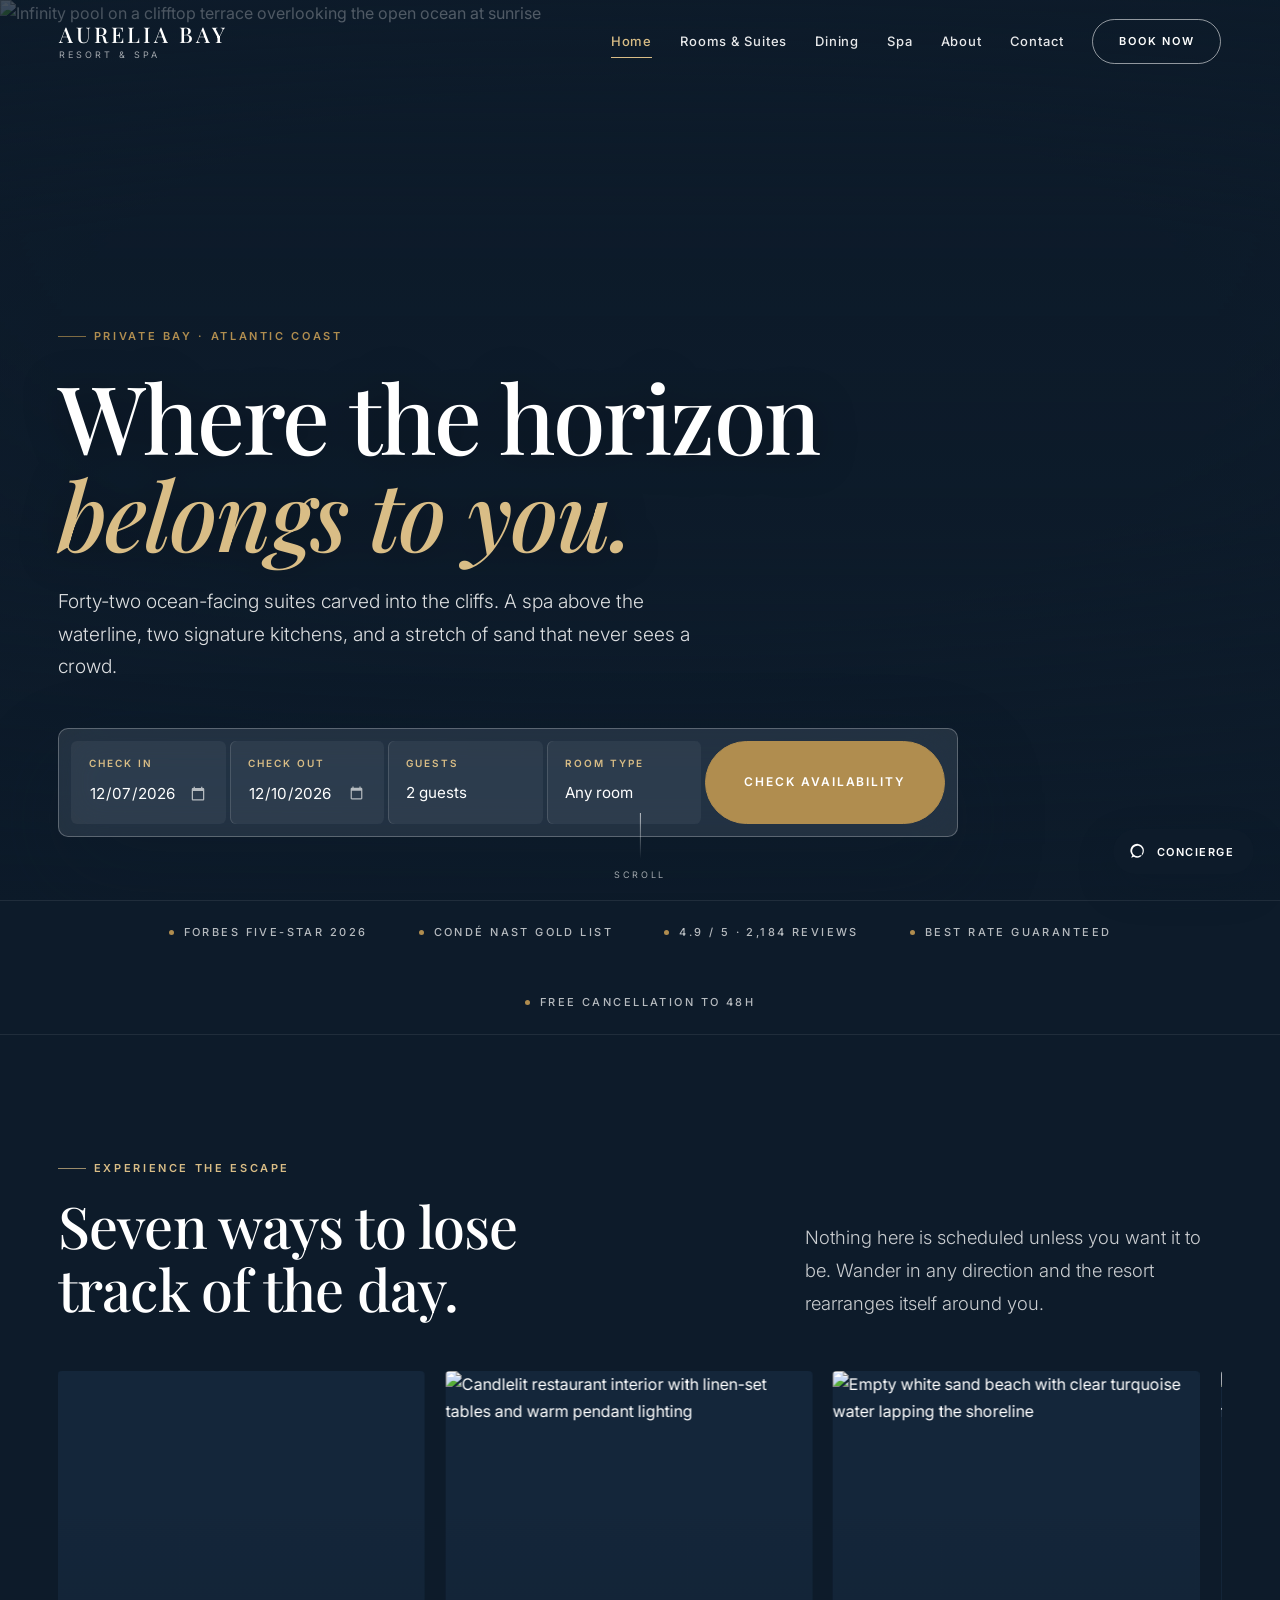
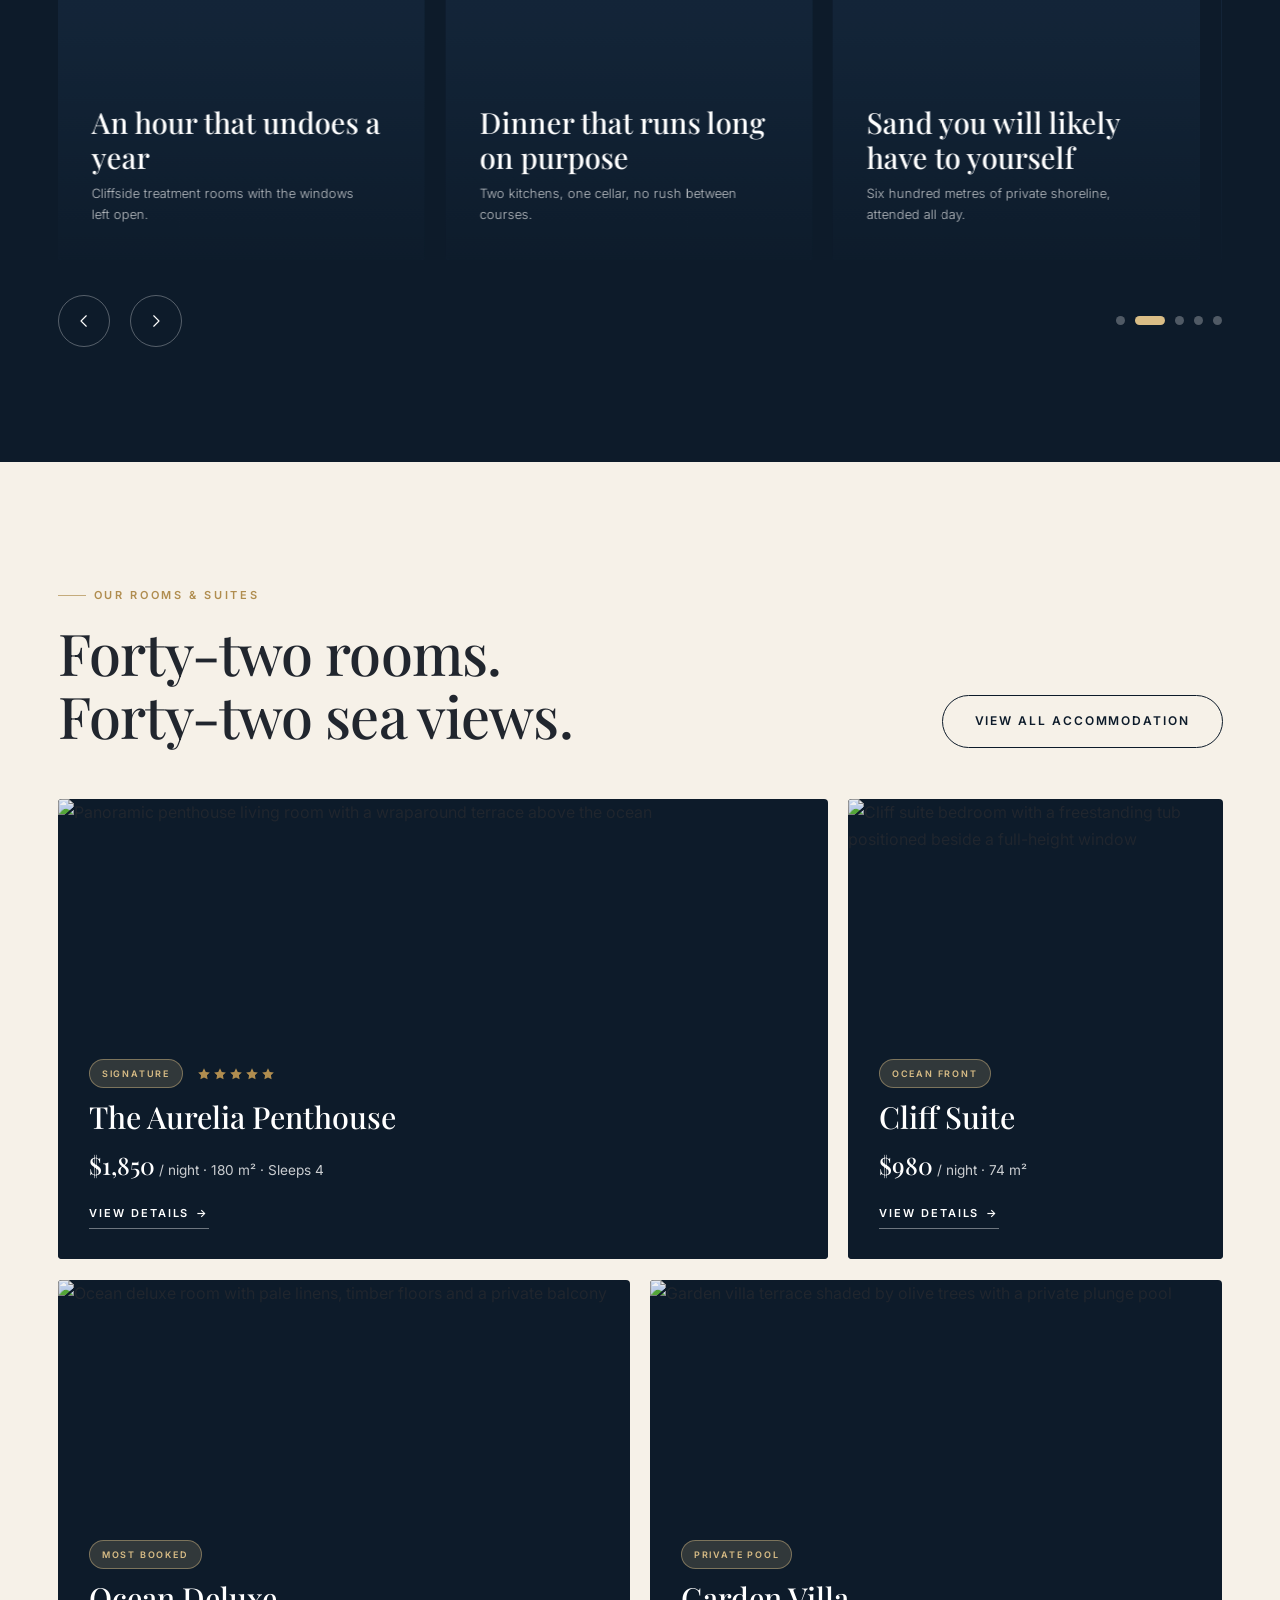
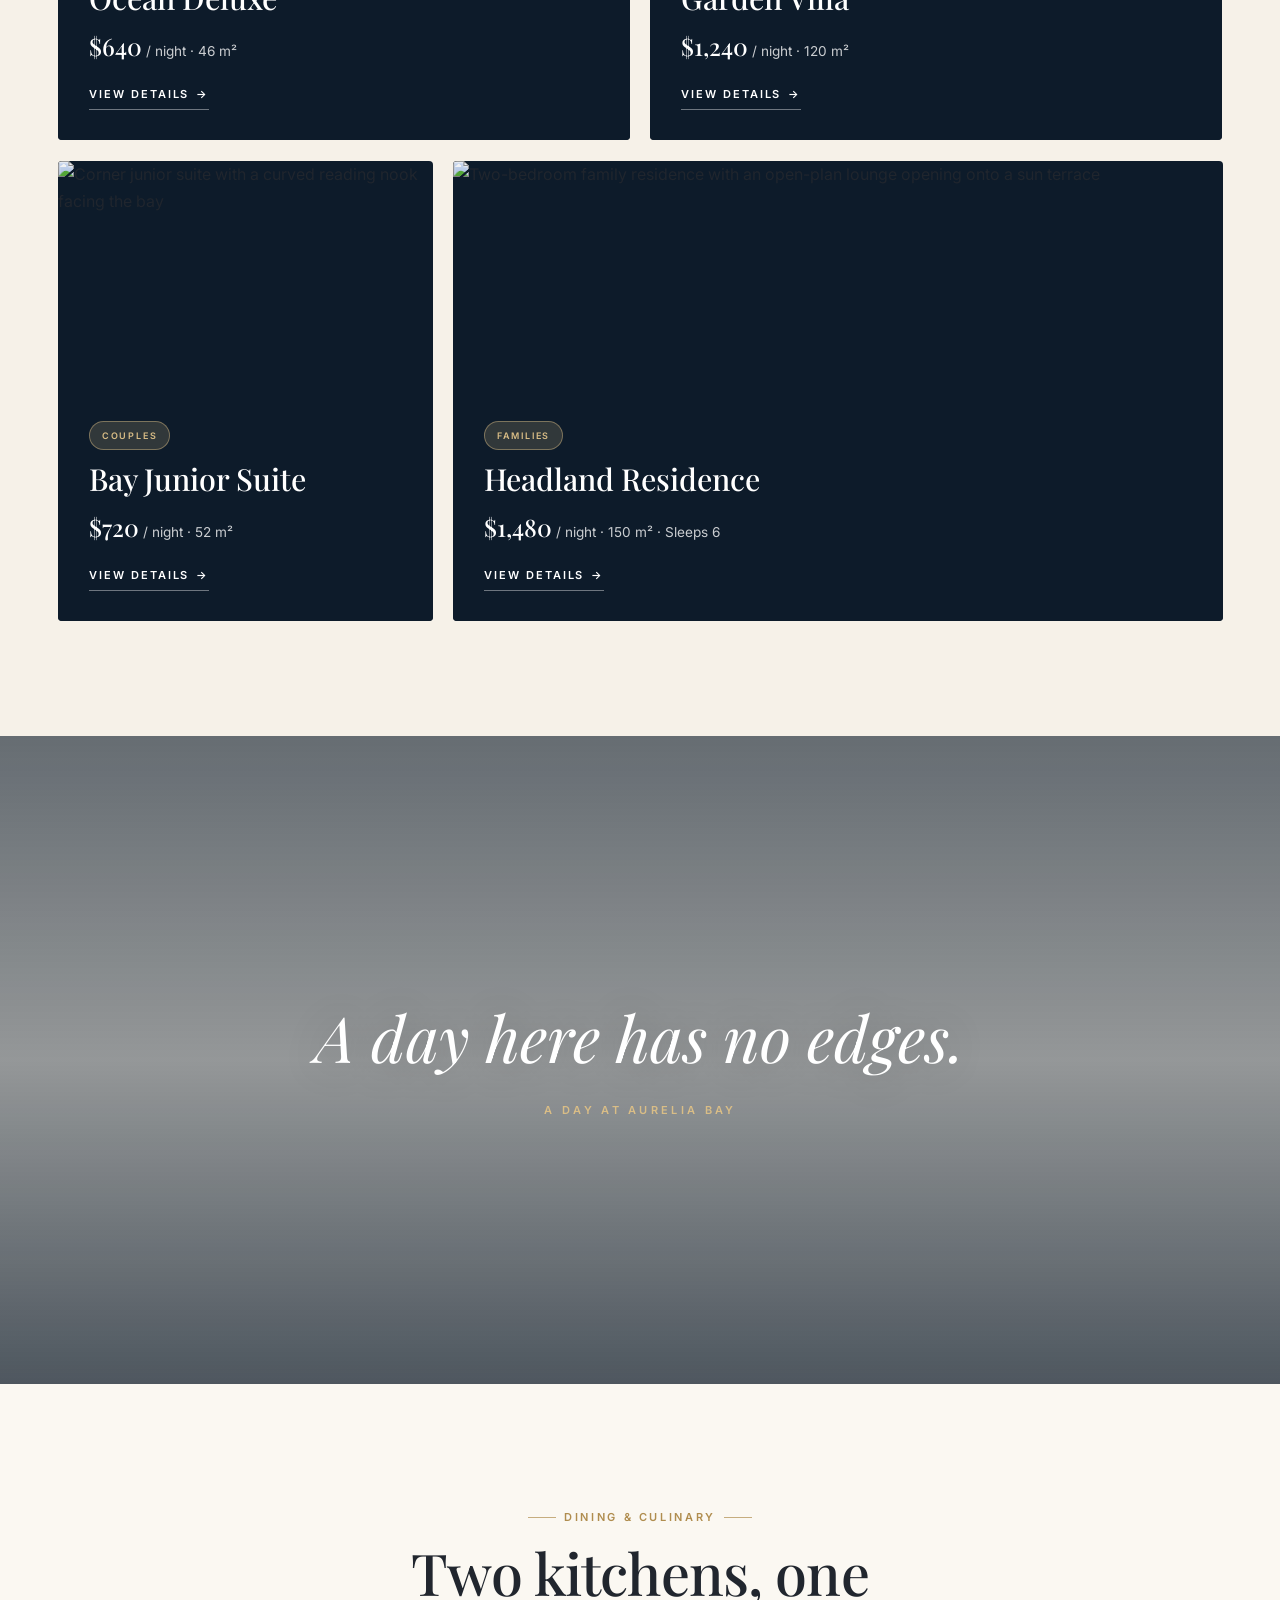
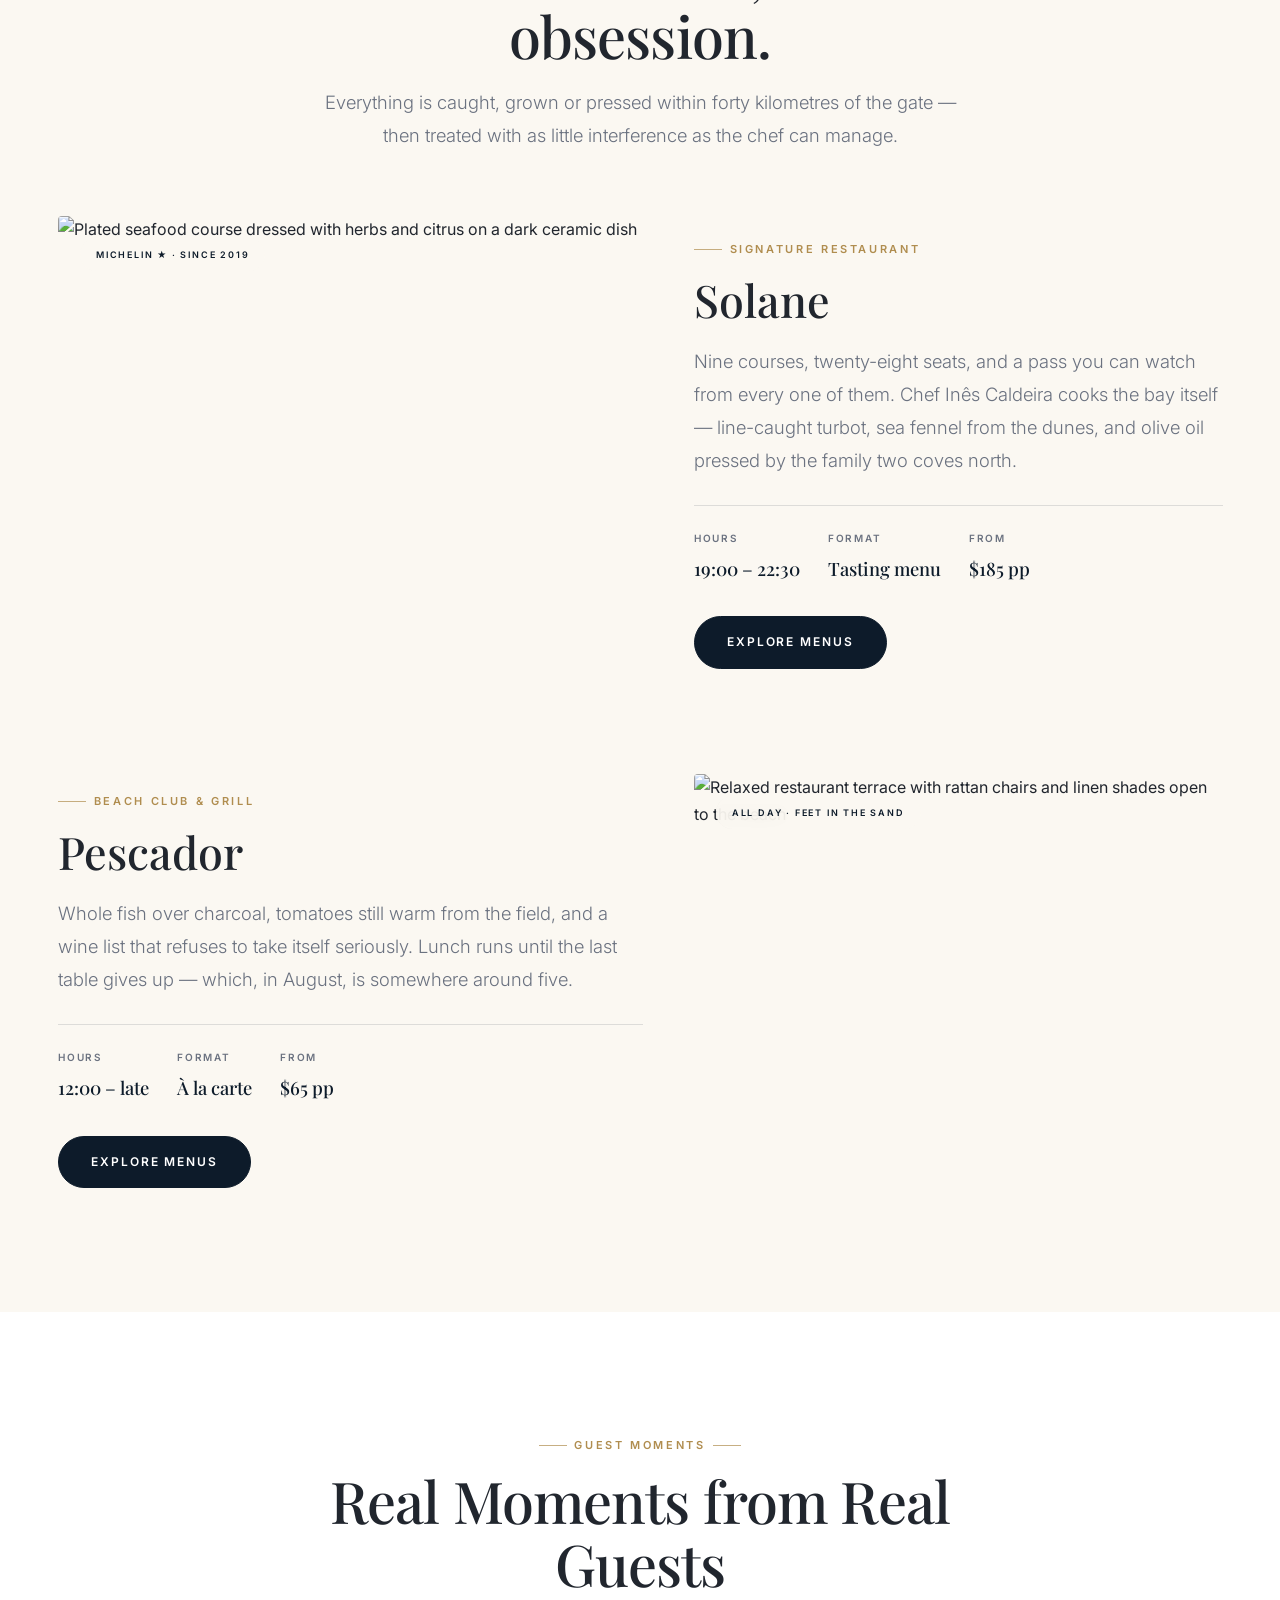
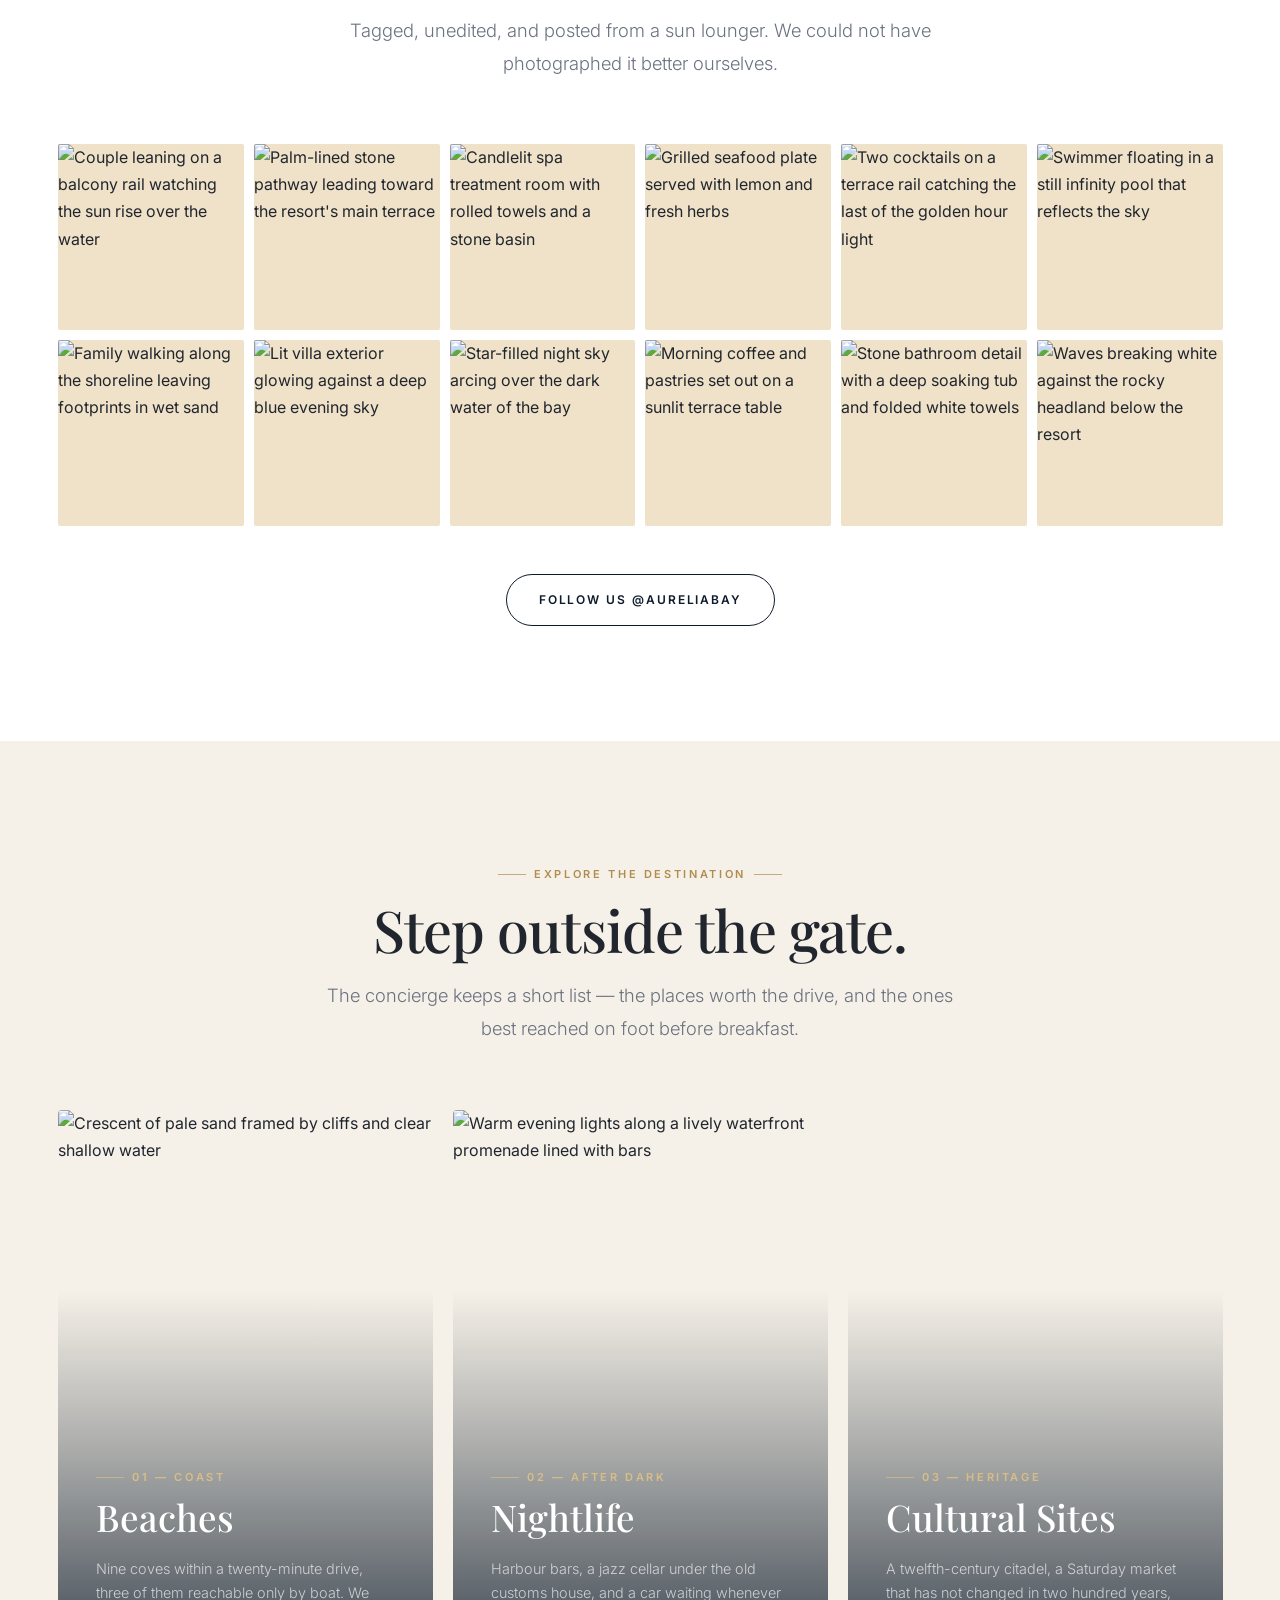
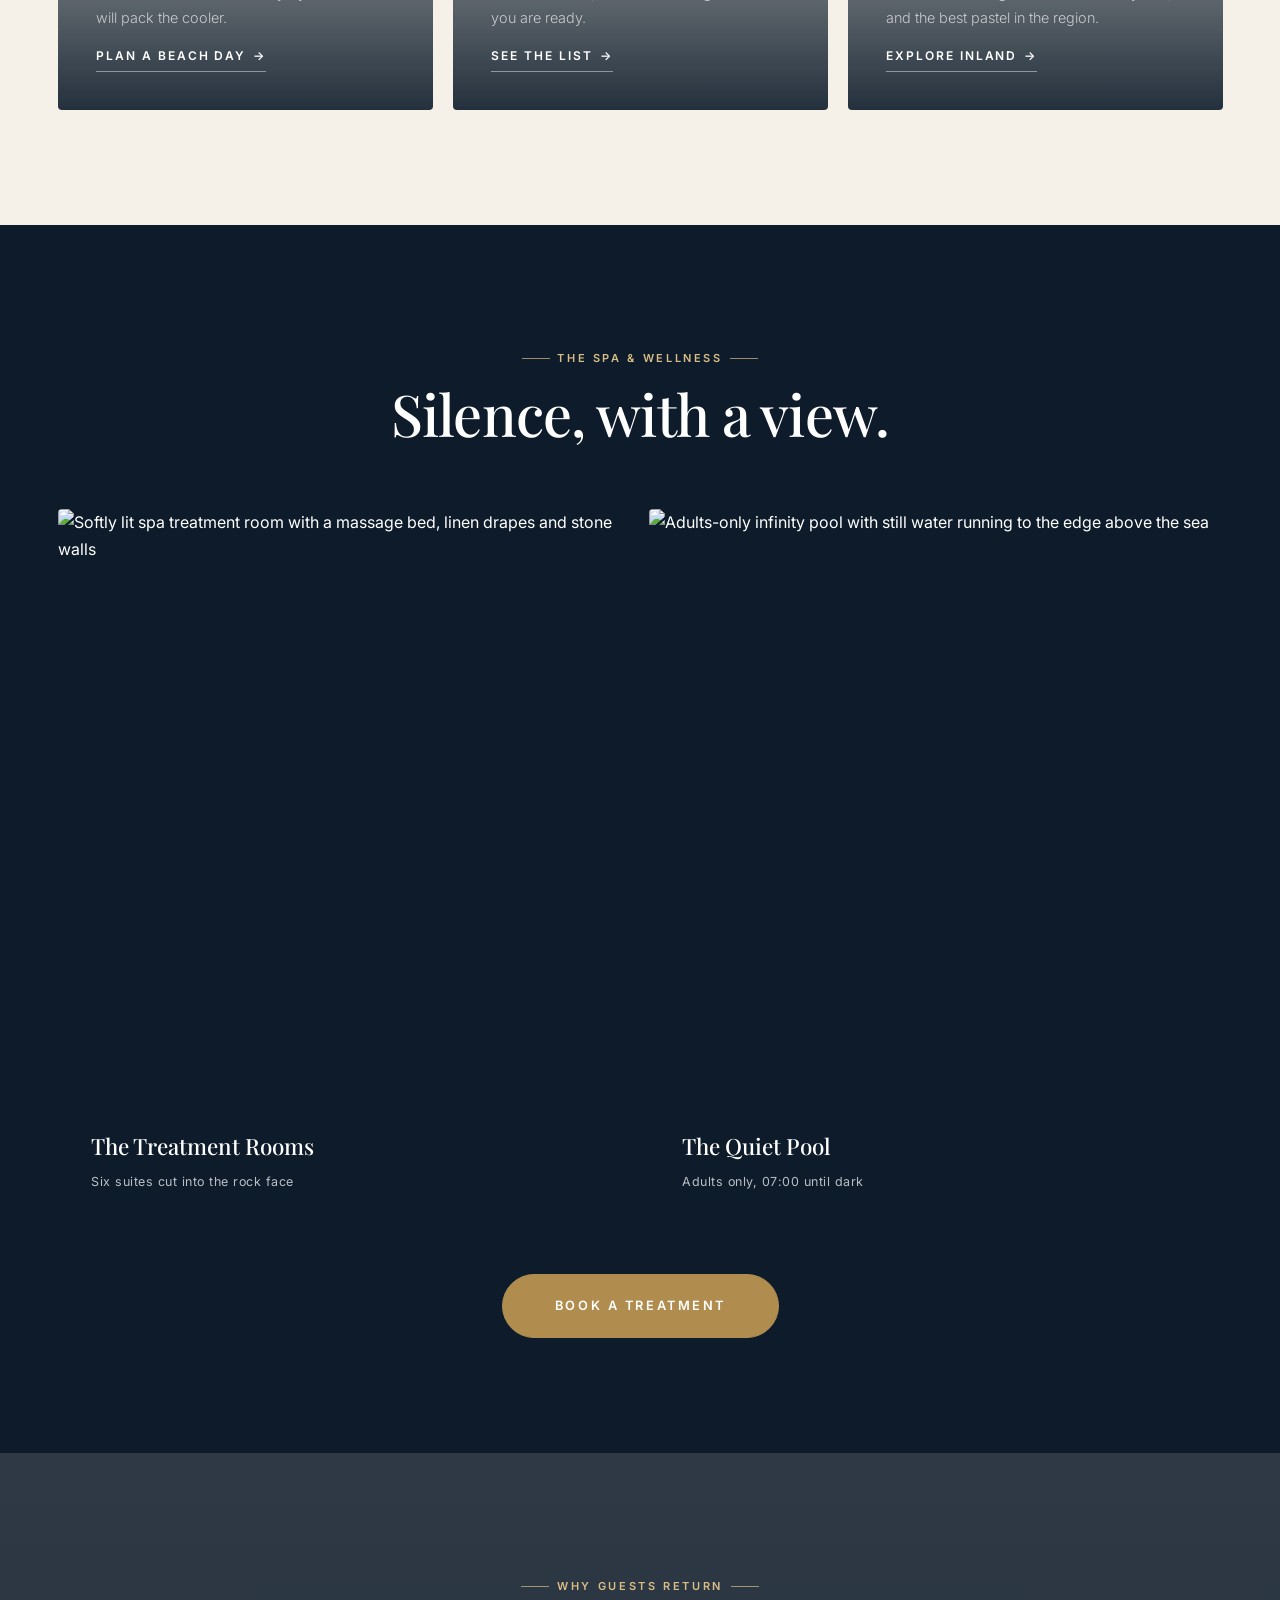
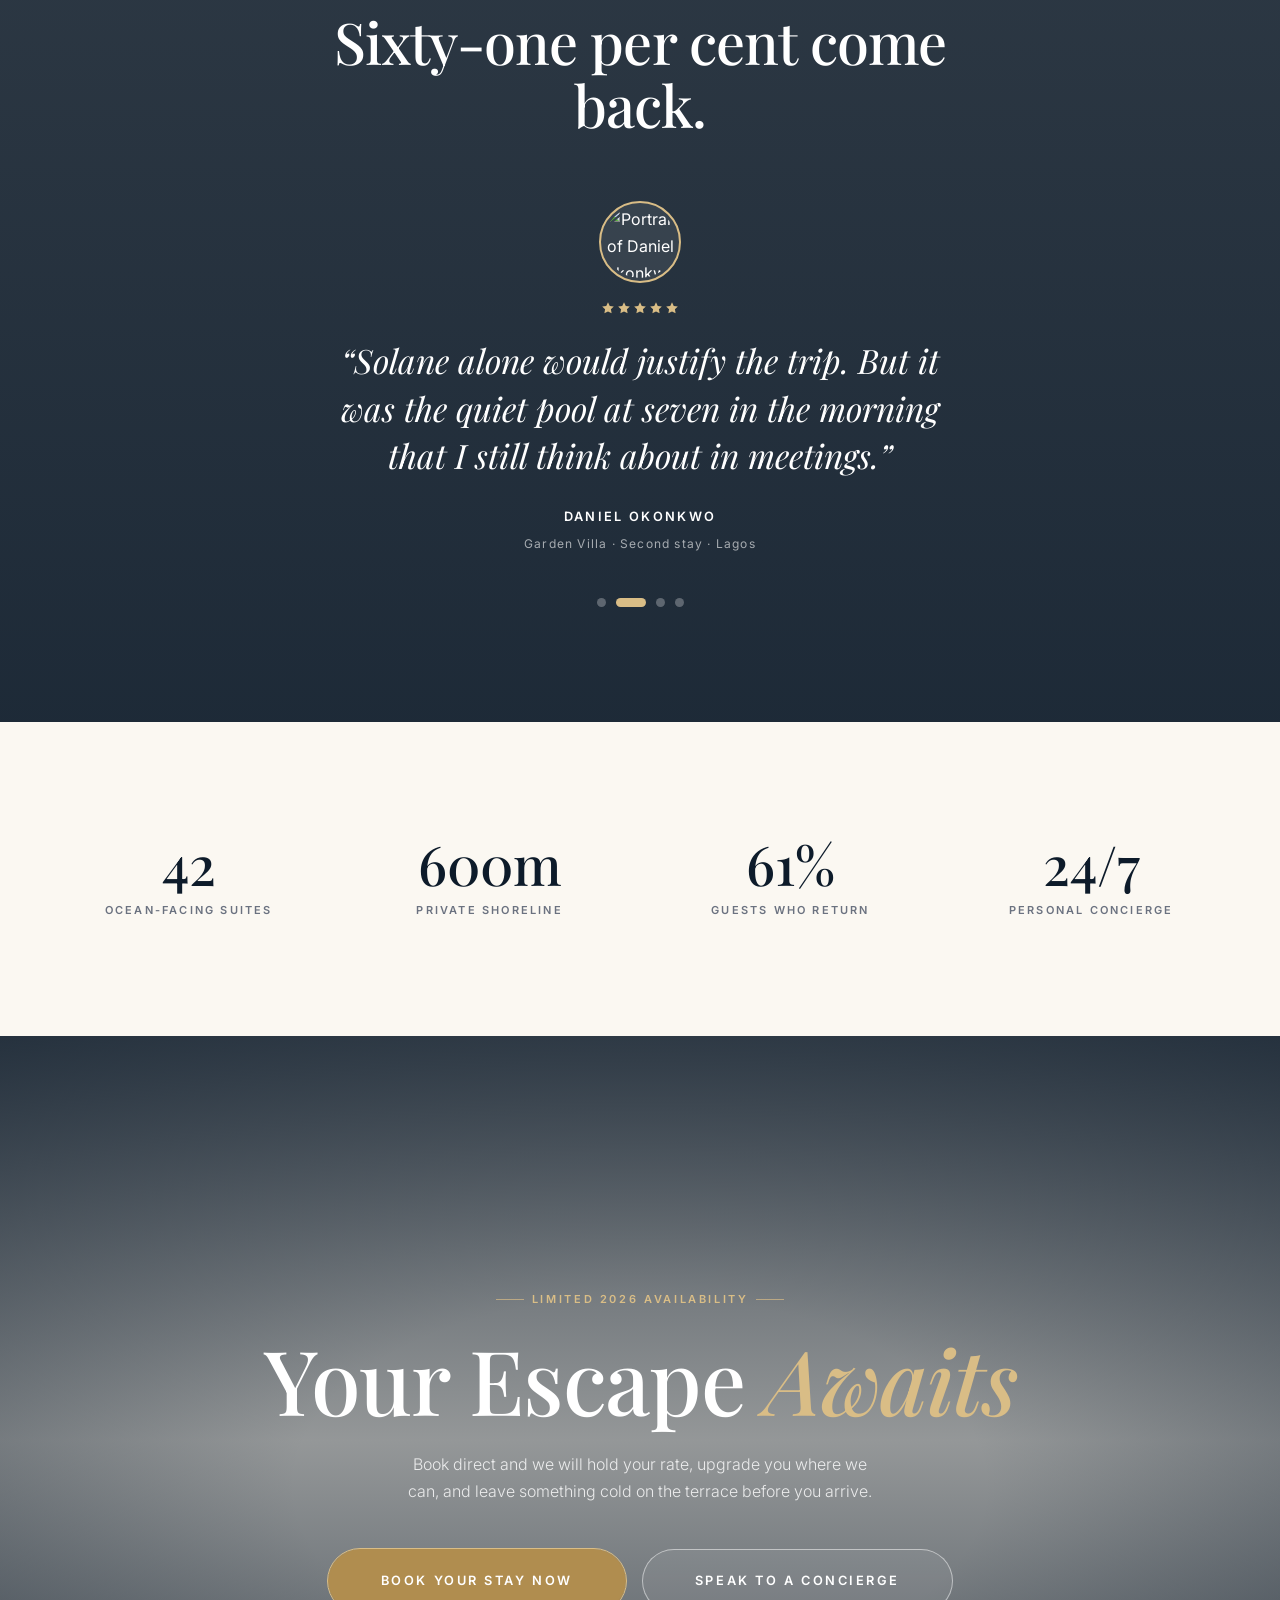
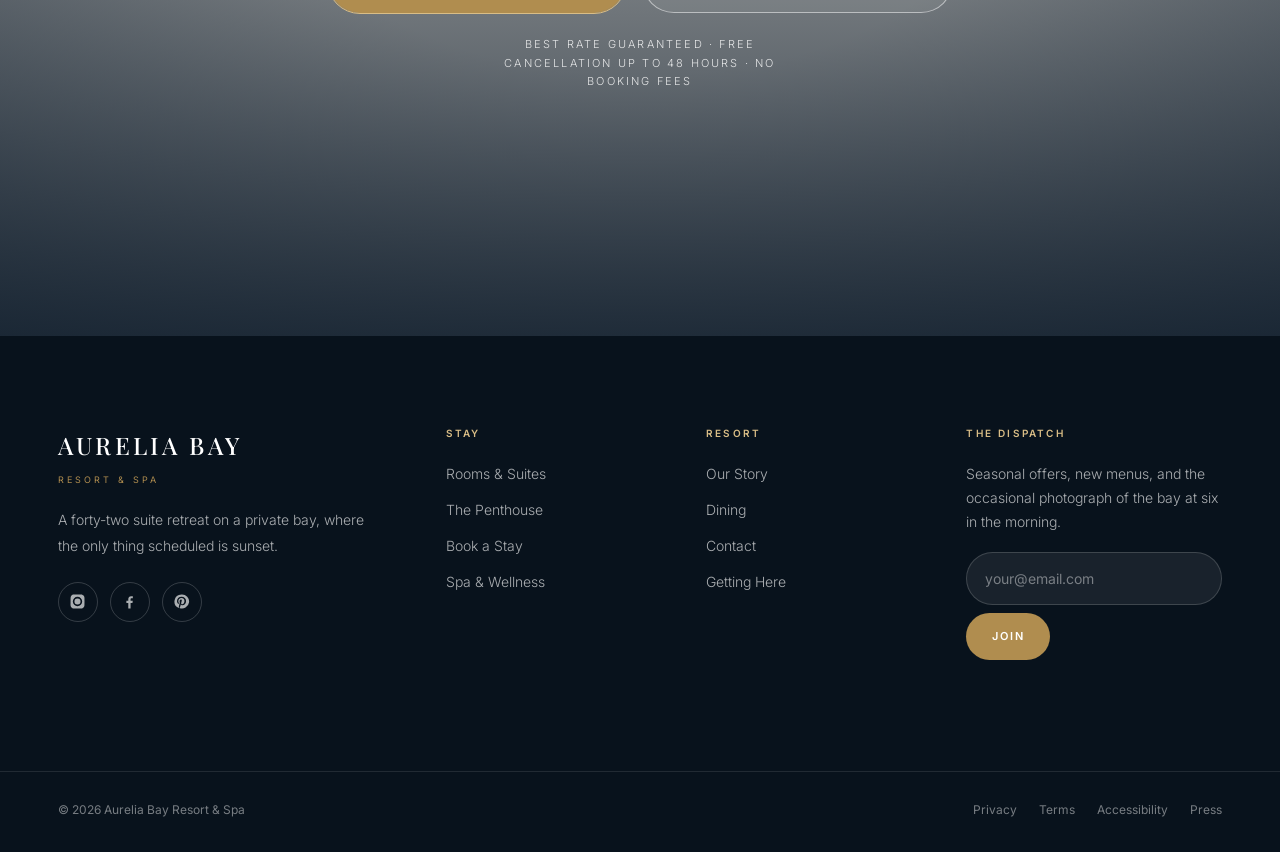
==== index.html @ 39052959 "feat: initial website build" ====
<!DOCTYPE html>
<html lang="en">
<head>
<meta charset="UTF-8">
<meta name="viewport" content="width=device-width, initial-scale=1">
<title>Aurelia Bay — Luxury Oceanfront Resort &amp; Spa | Book Direct</title>
<meta name="description" content="A private stretch of coastline where the Atlantic meets the cliffs. Ocean-view suites, two signature restaurants, a cliffside spa. Book direct for the best rate.">
<meta name="theme-color" content="#0d1b2a">

<!-- Social / OG — conversion matters before the click, too -->
<meta property="og:type" content="website">
<meta property="og:title" content="Aurelia Bay — Luxury Oceanfront Resort &amp; Spa">
<meta property="og:description" content="Ocean-view suites, a cliffside spa, and two signature restaurants on a private bay.">
<meta property="og:image" content="https://images.unsplash.com/photo-1571896349842-33c89424de2d?auto=format&fit=crop&w=1200&q=80">

<!-- PERF: warm up the image + font origins before the parser reaches them.
     A production build would serve images from our own CDN (Cloudflare/Fastly)
     with AVIF/WebP negotiation, and inline critical CSS in <head>. -->
<link rel="preconnect" href="https://images.unsplash.com" crossorigin>
<link rel="preconnect" href="https://fonts.googleapis.com">
<link rel="preconnect" href="https://fonts.gstatic.com" crossorigin>
<!-- PERF: the LCP element is the hero image — fetch it at the highest priority. -->
<link rel="preload" as="image" fetchpriority="high"
      href="https://images.unsplash.com/photo-1571896349842-33c89424de2d?auto=format&fit=crop&w=1920&q=80">

<link rel="stylesheet" href="styles.css">

<!-- SEO: rich result for a hotel. Real builds inject live pricing/ratings. -->
<script type="application/ld+json">
{"@context":"https://schema.org","@type":"Resort","name":"Aurelia Bay","starRating":{"@type":"Rating","ratingValue":"5"},
"priceRange":"$$$$","address":{"@type":"PostalAddress","addressLocality":"Aurelia Bay","addressCountry":"PT"},
"aggregateRating":{"@type":"AggregateRating","ratingValue":"4.9","reviewCount":"2184"}}
</script>
</head>
<body>

<a class="skip-link" href="#main">Skip to content</a>

<!-- ============================================================
     HEADER — transparent over the hero, condenses to a pill on scroll
     ============================================================ -->
<header class="header">
  <div class="header__inner">
    <a class="header__brand" href="index.html" aria-label="Aurelia Bay — home">
      <span class="header__brand-name">Aurelia Bay</span>
      <span class="header__brand-sub">Resort &amp; Spa</span>
    </a>

    <button class="header__toggle" type="button" aria-label="Open menu" aria-expanded="false" aria-controls="primary-nav">
      <span></span><span></span><span></span>
    </button>

    <nav class="header__nav" id="primary-nav" aria-label="Primary">
      <a class="header__link" href="index.html" aria-current="page">Home</a>
      <a class="header__link" href="rooms.html">Rooms &amp; Suites</a>
      <a class="header__link" href="#dining">Dining</a>
      <a class="header__link" href="#spa">Spa</a>
      <a class="header__link" href="about.html">About</a>
      <a class="header__link" href="contact.html">Contact</a>
      <a class="header__cta" href="booking.html">Book Now</a>
    </nav>
  </div>
</header>

<main id="main">

<!-- ============================================================
     1 · HERO — full viewport, Ken Burns, floating booking bar
     ============================================================ -->
<section class="hero" aria-label="Welcome to Aurelia Bay">
  <div class="hero__media">
    <!-- IMAGE PIPELINE NOTE
         Production markup would be:
           <picture>
             <source type="image/avif" srcset="hero-960.avif 960w, hero-1920.avif 1920w, hero-2560.avif 2560w" sizes="100vw">
             <source type="image/webp" srcset="hero-960.webp 960w, hero-1920.webp 1920w, hero-2560.webp 2560w" sizes="100vw">
             <img src="hero-1920.jpg" ...>   <-- JPG fallback
           </picture>
         Unsplash already negotiates WebP/AVIF via `auto=format`, so the
         srcset below is width-based only. -->
    <img
      src="https://images.unsplash.com/photo-1571896349842-33c89424de2d?auto=format&fit=crop&w=1920&q=80"
      srcset="https://images.unsplash.com/photo-1571896349842-33c89424de2d?auto=format&fit=crop&w=960&q=70 960w,
              https://images.unsplash.com/photo-1571896349842-33c89424de2d?auto=format&fit=crop&w=1600&q=75 1600w,
              https://images.unsplash.com/photo-1571896349842-33c89424de2d?auto=format&fit=crop&w=2400&q=80 2400w"
      sizes="100vw"
      alt="Infinity pool on a clifftop terrace overlooking the open ocean at sunrise"
      width="2400" height="1600" fetchpriority="high" decoding="async">
  </div>
  <div class="hero__overlay" aria-hidden="true"></div>

  <div class="wrap">
    <div class="hero__content">
      <span class="eyebrow" data-reveal>Private Bay · Atlantic Coast</span>
      <h1 class="hero__title" data-reveal data-reveal-delay="1">
        Where the horizon<br><em>belongs to you.</em>
      </h1>
      <p class="hero__lede" data-reveal data-reveal-delay="2">
        Forty-two ocean-facing suites carved into the cliffs. A spa above the waterline,
        two signature kitchens, and a stretch of sand that never sees a crowd.
      </p>

      <!-- Floating search bar — sits directly on the hero, the single
           highest-intent element on the page. -->
      <form class="booking" data-booking data-reveal data-reveal-delay="3"
            aria-label="Check availability">
        <div class="booking__grid">
          <div class="booking__field">
            <label class="booking__label" for="checkin">Check in</label>
            <input class="booking__input" type="date" id="checkin" name="checkin" required>
          </div>
          <div class="booking__field">
            <label class="booking__label" for="checkout">Check out</label>
            <input class="booking__input" type="date" id="checkout" name="checkout" required>
          </div>
          <div class="booking__field">
            <label class="booking__label" for="guests">Guests</label>
            <select class="booking__input" id="guests" name="guests">
              <option value="1">1 guest</option>
              <option value="2" selected>2 guests</option>
              <option value="3">3 guests</option>
              <option value="4">4 guests</option>
              <option value="5">5+ guests</option>
            </select>
          </div>
          <div class="booking__field">
            <label class="booking__label" for="roomtype">Room type</label>
            <select class="booking__input" id="roomtype" name="roomtype">
              <option value="any" selected>Any room</option>
              <option value="ocean-deluxe">Ocean Deluxe</option>
              <option value="cliff-suite">Cliff Suite</option>
              <option value="garden-villa">Garden Villa</option>
              <option value="penthouse">Penthouse</option>
            </select>
          </div>
          <button class="btn btn--gold booking__submit" type="submit">Check Availability</button>
        </div>
      </form>
    </div>
  </div>

  <div class="hero__cue" aria-hidden="true"><i></i>Scroll</div>
</section>

<!-- Trust strip — social proof immediately below the fold -->
<div class="marquee">
  <div class="wrap marquee__row">
    <span><i></i>Forbes Five-Star 2026</span>
    <span><i></i>Condé Nast Gold List</span>
    <span><i></i>4.9 / 5 · 2,184 reviews</span>
    <span><i></i>Best rate guaranteed</span>
    <span><i></i>Free cancellation to 48h</span>
  </div>
</div>

<!-- ============================================================
     2 · EXPERIENCE THE ESCAPE — horizontal carousel
     ============================================================ -->
<section class="carousel" data-carousel aria-roledescription="carousel"
         aria-label="Experience the escape" tabindex="0">
  <div class="wrap">
    <div class="split-head" data-reveal>
      <div>
        <span class="eyebrow eyebrow--light">Experience the Escape</span>
        <h2 class="mt-16">Seven ways to lose<br>track of the day.</h2>
      </div>
      <p class="lede lede--light" style="max-width:38ch">
        Nothing here is scheduled unless you want it to be. Wander in any direction and the
        resort rearranges itself around you.
      </p>
    </div>
  </div>

  <div class="wrap">
    <div class="carousel__viewport">
      <ul class="carousel__track">

        <li class="carousel__slide" role="group" aria-roledescription="slide" aria-label="1 of 7">
          <img loading="lazy" decoding="async" width="900" height="1200"
            src="https://images.unsplash.com/photo-1566073771259-6a8506099945?auto=format&fit=crop&w=900&q=80"
            srcset="https://images.unsplash.com/photo-1566073771259-6a8506099945?auto=format&fit=crop&w=600&q=70 600w,
                    https://images.unsplash.com/photo-1566073771259-6a8506099945?auto=format&fit=crop&w=1000&q=80 1000w"
            sizes="(max-width:700px) 86vw, (max-width:1100px) 46vw, 32vw"
            alt="Guests swimming in a still infinity pool that meets the sea line at dusk">
          <div class="carousel__caption">
            <strong>The pool that forgets where the sea begins</strong>
            <span>Heated to 29°C, open from first light until the last star.</span>
          </div>
        </li>

        <li class="carousel__slide" role="group" aria-roledescription="slide" aria-label="2 of 7">
          <img loading="lazy" decoding="async" width="900" height="1200"
            src="https://images.unsplash.com/photo-1540555700478-4be289fbecef?auto=format&fit=crop&w=900&q=80"
            onerror="this.src='https://images.unsplash.com/photo-1544161515-4ab6ce6db874?auto=format&fit=crop&w=900&q=80'"
            sizes="(max-width:700px) 86vw, (max-width:1100px) 46vw, 32vw"
            alt="Therapist preparing warm stones on a folded towel in a candlelit spa treatment room">
          <div class="carousel__caption">
            <strong>An hour that undoes a year</strong>
            <span>Cliffside treatment rooms with the windows left open.</span>
          </div>
        </li>

        <li class="carousel__slide" role="group" aria-roledescription="slide" aria-label="3 of 7">
          <img loading="lazy" decoding="async" width="900" height="1200"
            src="https://images.unsplash.com/photo-1414235077428-338989a2e8c0?auto=format&fit=crop&w=900&q=80"
            sizes="(max-width:700px) 86vw, (max-width:1100px) 46vw, 32vw"
            alt="Candlelit restaurant interior with linen-set tables and warm pendant lighting">
          <div class="carousel__caption">
            <strong>Dinner that runs long on purpose</strong>
            <span>Two kitchens, one cellar, no rush between courses.</span>
          </div>
        </li>

        <li class="carousel__slide" role="group" aria-roledescription="slide" aria-label="4 of 7">
          <img loading="lazy" decoding="async" width="900" height="1200"
            src="https://images.unsplash.com/photo-1507525428034-b723cf961d3e?auto=format&fit=crop&w=900&q=80"
            sizes="(max-width:700px) 86vw, (max-width:1100px) 46vw, 32vw"
            alt="Empty white sand beach with clear turquoise water lapping the shoreline">
          <div class="carousel__caption">
            <strong>Sand you will likely have to yourself</strong>
            <span>Six hundred metres of private shoreline, attended all day.</span>
          </div>
        </li>

        <li class="carousel__slide" role="group" aria-roledescription="slide" aria-label="5 of 7">
          <img loading="lazy" decoding="async" width="900" height="1200"
            src="https://images.unsplash.com/photo-1631049307264-da0ec9d70304?auto=format&fit=crop&w=900&q=80"
            sizes="(max-width:700px) 86vw, (max-width:1100px) 46vw, 32vw"
            alt="Suite interior with an unmade linen bed facing floor-to-ceiling windows and an ocean view">
          <div class="carousel__caption">
            <strong>Rooms built around the view, not the bed</strong>
            <span>Every suite faces water. No exceptions, no courtyard rooms.</span>
          </div>
        </li>

        <li class="carousel__slide" role="group" aria-roledescription="slide" aria-label="6 of 7">
          <img loading="lazy" decoding="async" width="900" height="1200"
            src="https://images.unsplash.com/photo-1533777857889-4be7c70b33f7?auto=format&fit=crop&w=900&q=80"
            sizes="(max-width:700px) 86vw, (max-width:1100px) 46vw, 32vw"
            alt="Low lounge chairs on a terrace silhouetted against an orange and violet sunset">
          <div class="carousel__caption">
            <strong>The lounge hour, every evening at seven</strong>
            <span>Cold negronis, live double bass, the sun doing the rest.</span>
          </div>
        </li>

        <li class="carousel__slide" role="group" aria-roledescription="slide" aria-label="7 of 7">
          <img loading="lazy" decoding="async" width="900" height="1200"
            src="https://images.unsplash.com/photo-1502680390469-be75c86b636f?auto=format&fit=crop&w=900&q=80"
            sizes="(max-width:700px) 86vw, (max-width:1100px) 46vw, 32vw"
            alt="Sailing boat crossing open blue water on a bright, cloudless afternoon">
          <div class="carousel__caption">
            <strong>Out past the headland by noon</strong>
            <span>Skippered day sails, sea caves, and a lunch basket aboard.</span>
          </div>
        </li>
      </ul>
    </div>

    <div class="carousel__controls">
      <button class="carousel__btn" type="button" data-carousel-prev aria-label="Previous slide">
        <svg viewBox="0 0 24 24"><path d="M15 5l-7 7 7 7" stroke-linecap="round" stroke-linejoin="round"/></svg>
      </button>
      <button class="carousel__btn" type="button" data-carousel-next aria-label="Next slide">
        <svg viewBox="0 0 24 24"><path d="M9 5l7 7-7 7" stroke-linecap="round" stroke-linejoin="round"/></svg>
      </button>
      <div class="carousel__dots" role="tablist" aria-label="Choose slide"></div>
    </div>
    <p class="sr-only" aria-live="polite" data-carousel-status></p>
  </div>
</section>

<!-- ============================================================
     3 · ROOMS & SUITES — asymmetric bento grid
     ============================================================ -->
<section class="section section--sand" id="rooms">
  <div class="wrap">
    <div class="split-head" data-reveal>
      <div>
        <span class="eyebrow">Our Rooms &amp; Suites</span>
        <h2 class="mt-16">Forty-two rooms.<br>Forty-two sea views.</h2>
      </div>
      <a class="btn btn--line" href="rooms.html">View all accommodation</a>
    </div>

    <div class="bento">

      <!-- Hero room card -->
      <article class="room bento__item--xl" data-reveal>
        <img loading="lazy" decoding="async" width="1400" height="900"
          src="https://images.unsplash.com/photo-1582719478250-c89cae4dc85b?auto=format&fit=crop&w=1400&q=80"
          srcset="https://images.unsplash.com/photo-1582719478250-c89cae4dc85b?auto=format&fit=crop&w=800&q=70 800w,
                  https://images.unsplash.com/photo-1582719478250-c89cae4dc85b?auto=format&fit=crop&w=1600&q=80 1600w"
          sizes="(max-width:1000px) 100vw, 62vw"
          alt="Panoramic penthouse living room with a wraparound terrace above the ocean">
        <div class="room__body">
          <div class="room__meta">
            <span class="room__tag">Signature</span>
            <span class="stars" aria-label="Rated 5 out of 5">
              <svg viewBox="0 0 24 24"><path d="M12 2l3 6.5 7 .9-5 4.8 1.2 7L12 18l-6.2 3.2L7 14.2 2 9.4l7-.9z"/></svg>
              <svg viewBox="0 0 24 24"><path d="M12 2l3 6.5 7 .9-5 4.8 1.2 7L12 18l-6.2 3.2L7 14.2 2 9.4l7-.9z"/></svg>
              <svg viewBox="0 0 24 24"><path d="M12 2l3 6.5 7 .9-5 4.8 1.2 7L12 18l-6.2 3.2L7 14.2 2 9.4l7-.9z"/></svg>
              <svg viewBox="0 0 24 24"><path d="M12 2l3 6.5 7 .9-5 4.8 1.2 7L12 18l-6.2 3.2L7 14.2 2 9.4l7-.9z"/></svg>
              <svg viewBox="0 0 24 24"><path d="M12 2l3 6.5 7 .9-5 4.8 1.2 7L12 18l-6.2 3.2L7 14.2 2 9.4l7-.9z"/></svg>
            </span>
          </div>
          <h3 class="room__name">The Aurelia Penthouse</h3>
          <p class="room__price"><b>$1,850</b> / night · 180 m² · Sleeps 4</p>
          <a class="room__cta" href="room-detail.html">View Details <span aria-hidden="true">→</span></a>
        </div>
      </article>

      <article class="room bento__item--tall" data-reveal data-reveal-delay="1">
        <img loading="lazy" decoding="async" width="800" height="1200"
          src="https://images.unsplash.com/photo-1611892440504-42a792e24d32?auto=format&fit=crop&w=900&q=80"
          sizes="(max-width:1000px) 100vw, 32vw"
          alt="Cliff suite bedroom with a freestanding tub positioned beside a full-height window">
        <div class="room__body">
          <div class="room__meta"><span class="room__tag">Ocean Front</span></div>
          <h3 class="room__name">Cliff Suite</h3>
          <p class="room__price"><b>$980</b> / night · 74 m²</p>
          <a class="room__cta" href="room-detail.html">View Details <span aria-hidden="true">→</span></a>
        </div>
      </article>

      <article class="room bento__item--md" data-reveal>
        <img loading="lazy" decoding="async" width="1000" height="700"
          src="https://images.unsplash.com/photo-1590490360182-c33d57733427?auto=format&fit=crop&w=1100&q=80"
          sizes="(max-width:1000px) 100vw, 46vw"
          alt="Ocean deluxe room with pale linens, timber floors and a private balcony">
        <div class="room__body">
          <div class="room__meta"><span class="room__tag">Most booked</span></div>
          <h3 class="room__name">Ocean Deluxe</h3>
          <p class="room__price"><b>$640</b> / night · 46 m²</p>
          <a class="room__cta" href="room-detail.html">View Details <span aria-hidden="true">→</span></a>
        </div>
      </article>

      <article class="room bento__item--md" data-reveal data-reveal-delay="1">
        <img loading="lazy" decoding="async" width="1000" height="700"
          src="https://images.unsplash.com/photo-1618773928121-c32242e63f39?auto=format&fit=crop&w=1100&q=80"
          sizes="(max-width:1000px) 100vw, 46vw"
          alt="Garden villa terrace shaded by olive trees with a private plunge pool">
        <div class="room__body">
          <div class="room__meta"><span class="room__tag">Private pool</span></div>
          <h3 class="room__name">Garden Villa</h3>
          <p class="room__price"><b>$1,240</b> / night · 120 m²</p>
          <a class="room__cta" href="room-detail.html">View Details <span aria-hidden="true">→</span></a>
        </div>
      </article>

      <article class="room bento__item--sm" data-reveal>
        <img loading="lazy" decoding="async" width="800" height="1000"
          src="https://images.unsplash.com/photo-1560448204-e02f11c3d0e2?auto=format&fit=crop&w=900&q=80"
          sizes="(max-width:1000px) 100vw, 32vw"
          alt="Corner junior suite with a curved reading nook facing the bay">
        <div class="room__body">
          <div class="room__meta"><span class="room__tag">Couples</span></div>
          <h3 class="room__name">Bay Junior Suite</h3>
          <p class="room__price"><b>$720</b> / night · 52 m²</p>
          <a class="room__cta" href="room-detail.html">View Details <span aria-hidden="true">→</span></a>
        </div>
      </article>

      <article class="room bento__item--wide" data-reveal data-reveal-delay="1">
        <img loading="lazy" decoding="async" width="1200" height="800"
          src="https://images.unsplash.com/photo-1600585154340-be6161a56a0c?auto=format&fit=crop&w=1200&q=80"
          sizes="(max-width:1000px) 100vw, 46vw"
          alt="Two-bedroom family residence with an open-plan lounge opening onto a sun terrace">
        <div class="room__body">
          <div class="room__meta"><span class="room__tag">Families</span></div>
          <h3 class="room__name">Headland Residence</h3>
          <p class="room__price"><b>$1,480</b> / night · 150 m² · Sleeps 6</p>
          <a class="room__cta" href="room-detail.html">View Details <span aria-hidden="true">→</span></a>
        </div>
      </article>

    </div>
  </div>
</section>

<!-- ============================================================
     4 · PARALLAX BREAK — "A Day at Aurelia Bay"
     ============================================================ -->
<section class="parallax" aria-label="A day at Aurelia Bay">
  <div class="parallax__media" data-parallax="0.3">
    <img loading="lazy" decoding="async" width="2000" height="1200"
      src="https://images.unsplash.com/photo-1540541338287-41700207dee6?auto=format&fit=crop&w=2000&q=80"
      srcset="https://images.unsplash.com/photo-1540541338287-41700207dee6?auto=format&fit=crop&w=1200&q=70 1200w,
              https://images.unsplash.com/photo-1540541338287-41700207dee6?auto=format&fit=crop&w=2000&q=80 2000w"
      sizes="100vw"
      alt="Aerial view of the resort's white terraces stepping down a cliff to a turquoise bay">
  </div>
  <div class="parallax__overlay" aria-hidden="true"></div>
  <div class="wrap">
    <blockquote class="parallax__quote" data-reveal>
      A day here has no edges.
    </blockquote>
    <p class="parallax__attrib" data-reveal data-reveal-delay="1">A Day at Aurelia Bay</p>
  </div>
</section>

<!-- ============================================================
     5 · DINING — alternating image / text splits
     ============================================================ -->
<section class="section section--cream" id="dining">
  <div class="wrap">
    <div class="section__head section__head--center" data-reveal>
      <span class="eyebrow eyebrow--center">Dining &amp; Culinary</span>
      <h2>Two kitchens, one obsession.</h2>
      <p class="lede">Everything is caught, grown or pressed within forty kilometres of the gate —
        then treated with as little interference as the chef can manage.</p>
    </div>

    <!-- Venue one: image left, text right -->
    <div class="split" data-reveal>
      <figure class="split__media">
        <span class="split__badge">Michelin ★ · Since 2019</span>
        <img loading="lazy" decoding="async" width="1200" height="960"
          src="https://images.unsplash.com/photo-1546069901-ba9599a7e63c?auto=format&fit=crop&w=1200&q=80"
          srcset="https://images.unsplash.com/photo-1546069901-ba9599a7e63c?auto=format&fit=crop&w=700&q=70 700w,
                  https://images.unsplash.com/photo-1546069901-ba9599a7e63c?auto=format&fit=crop&w=1400&q=80 1400w"
          sizes="(max-width:900px) 100vw, 52vw"
          alt="Plated seafood course dressed with herbs and citrus on a dark ceramic dish">
      </figure>
      <div class="split__body">
        <span class="eyebrow">Signature Restaurant</span>
        <h3>Solane</h3>
        <p class="lede">
          Nine courses, twenty-eight seats, and a pass you can watch from every one of them.
          Chef Inês Caldeira cooks the bay itself — line-caught turbot, sea fennel from the dunes,
          and olive oil pressed by the family two coves north.
        </p>
        <div class="split__facts">
          <div class="split__fact"><span>Hours</span><strong>19:00 – 22:30</strong></div>
          <div class="split__fact"><span>Format</span><strong>Tasting menu</strong></div>
          <div class="split__fact"><span>From</span><strong>$185 pp</strong></div>
        </div>
        <a class="btn btn--navy mt-32" href="#booking">Explore Menus</a>
      </div>
    </div>

    <!-- Venue two: image right, text left -->
    <div class="split split--reverse" data-reveal>
      <figure class="split__media">
        <span class="split__badge">All day · Feet in the sand</span>
        <img loading="lazy" decoding="async" width="1200" height="960"
          src="https://images.unsplash.com/photo-1517248135467-4c7edcad34c4?auto=format&fit=crop&w=1200&q=80"
          srcset="https://images.unsplash.com/photo-1517248135467-4c7edcad34c4?auto=format&fit=crop&w=700&q=70 700w,
                  https://images.unsplash.com/photo-1517248135467-4c7edcad34c4?auto=format&fit=crop&w=1400&q=80 1400w"
          sizes="(max-width:900px) 100vw, 52vw"
          alt="Relaxed restaurant terrace with rattan chairs and linen shades open to the beach">
      </figure>
      <div class="split__body">
        <span class="eyebrow">Beach Club &amp; Grill</span>
        <h3>Pescador</h3>
        <p class="lede">
          Whole fish over charcoal, tomatoes still warm from the field, and a wine list that
          refuses to take itself seriously. Lunch runs until the last table gives up — which,
          in August, is somewhere around five.
        </p>
        <div class="split__facts">
          <div class="split__fact"><span>Hours</span><strong>12:00 – late</strong></div>
          <div class="split__fact"><span>Format</span><strong>À la carte</strong></div>
          <div class="split__fact"><span>From</span><strong>$65 pp</strong></div>
        </div>
        <a class="btn btn--navy mt-32" href="#booking">Explore Menus</a>
      </div>
    </div>
  </div>
</section>

<!-- ============================================================
     6 · GUEST MOMENTS — Instagram-style grid
     ============================================================ -->
<section class="section section--white" aria-labelledby="gram-title">
  <div class="wrap">
    <div class="section__head section__head--center" data-reveal>
      <span class="eyebrow eyebrow--center">Guest Moments</span>
      <h2 id="gram-title">Real Moments from Real Guests</h2>
      <p class="lede">Tagged, unedited, and posted from a sun lounger. We could not have
        photographed it better ourselves.</p>
    </div>

    <div class="gram" data-reveal>
      <!-- Each tile: square crop, hover reveals heart + like count.
           Keyboard users get the same reveal via :focus-visible. -->
      <a class="gram__item" href="#" data-lightbox="https://images.unsplash.com/photo-1520250497591-112f2f40a3f4?auto=format&fit=crop&w=1200&q=80" aria-label="Guest photo: couple on a balcony at sunrise — 2,410 likes">
        <img loading="lazy" decoding="async" width="500" height="500" src="https://images.unsplash.com/photo-1520250497591-112f2f40a3f4?auto=format&fit=crop&w=500&q=70" sizes="(max-width:600px) 50vw, (max-width:980px) 33vw, 16vw" alt="Couple leaning on a balcony rail watching the sun rise over the water">
        <span class="gram__hover" aria-hidden="true"><svg viewBox="0 0 24 24"><path d="M12 21s-7.5-4.6-9.6-9A5.4 5.4 0 0 1 12 6.5 5.4 5.4 0 0 1 21.6 12c-2.1 4.4-9.6 9-9.6 9z"/></svg><b>2,410</b></span>
      </a>
      <a class="gram__item" href="#" data-lightbox="https://images.unsplash.com/photo-1551882547-ff40c63fe5fa?auto=format&fit=crop&w=1200&q=80" aria-label="Guest photo: palm-lined resort pathway — 1,884 likes">
        <img loading="lazy" decoding="async" width="500" height="500" src="https://images.unsplash.com/photo-1551882547-ff40c63fe5fa?auto=format&fit=crop&w=500&q=70" sizes="(max-width:600px) 50vw, (max-width:980px) 33vw, 16vw" alt="Palm-lined stone pathway leading toward the resort's main terrace">
        <span class="gram__hover" aria-hidden="true"><svg viewBox="0 0 24 24"><path d="M12 21s-7.5-4.6-9.6-9A5.4 5.4 0 0 1 12 6.5 5.4 5.4 0 0 1 21.6 12c-2.1 4.4-9.6 9-9.6 9z"/></svg><b>1,884</b></span>
      </a>
      <a class="gram__item" href="#" data-lightbox="https://images.unsplash.com/photo-1544161515-4ab6ce6db874?auto=format&fit=crop&w=1200&q=80" aria-label="Guest photo: spa treatment room — 3,102 likes">
        <img loading="lazy" decoding="async" width="500" height="500" src="https://images.unsplash.com/photo-1544161515-4ab6ce6db874?auto=format&fit=crop&w=500&q=70" sizes="(max-width:600px) 50vw, (max-width:980px) 33vw, 16vw" alt="Candlelit spa treatment room with rolled towels and a stone basin">
        <span class="gram__hover" aria-hidden="true"><svg viewBox="0 0 24 24"><path d="M12 21s-7.5-4.6-9.6-9A5.4 5.4 0 0 1 12 6.5 5.4 5.4 0 0 1 21.6 12c-2.1 4.4-9.6 9-9.6 9z"/></svg><b>3,102</b></span>
      </a>
      <a class="gram__item" href="#" data-lightbox="https://images.unsplash.com/photo-1504674900247-0877df9cc836?auto=format&fit=crop&w=1200&q=80" aria-label="Guest photo: grilled seafood plate — 947 likes">
        <img loading="lazy" decoding="async" width="500" height="500" src="https://images.unsplash.com/photo-1504674900247-0877df9cc836?auto=format&fit=crop&w=500&q=70" sizes="(max-width:600px) 50vw, (max-width:980px) 33vw, 16vw" alt="Grilled seafood plate served with lemon and fresh herbs">
        <span class="gram__hover" aria-hidden="true"><svg viewBox="0 0 24 24"><path d="M12 21s-7.5-4.6-9.6-9A5.4 5.4 0 0 1 12 6.5 5.4 5.4 0 0 1 21.6 12c-2.1 4.4-9.6 9-9.6 9z"/></svg><b>947</b></span>
      </a>
      <a class="gram__item" href="#" data-lightbox="https://images.unsplash.com/photo-1559339352-11d035aa65de?auto=format&fit=crop&w=1200&q=80" aria-label="Guest photo: cocktails at golden hour — 1,530 likes">
        <img loading="lazy" decoding="async" width="500" height="500" src="https://images.unsplash.com/photo-1559339352-11d035aa65de?auto=format&fit=crop&w=500&q=70" sizes="(max-width:600px) 50vw, (max-width:980px) 33vw, 16vw" alt="Two cocktails on a terrace rail catching the last of the golden hour light">
        <span class="gram__hover" aria-hidden="true"><svg viewBox="0 0 24 24"><path d="M12 21s-7.5-4.6-9.6-9A5.4 5.4 0 0 1 12 6.5 5.4 5.4 0 0 1 21.6 12c-2.1 4.4-9.6 9-9.6 9z"/></svg><b>1,530</b></span>
      </a>
      <a class="gram__item" href="#" data-lightbox="https://images.unsplash.com/photo-1512918728675-ed5a9ecdebfd?auto=format&fit=crop&w=1200&q=80" aria-label="Guest photo: swimmer in the infinity pool — 2,077 likes">
        <img loading="lazy" decoding="async" width="500" height="500" src="https://images.unsplash.com/photo-1512918728675-ed5a9ecdebfd?auto=format&fit=crop&w=500&q=70" sizes="(max-width:600px) 50vw, (max-width:980px) 33vw, 16vw" alt="Swimmer floating in a still infinity pool that reflects the sky">
        <span class="gram__hover" aria-hidden="true"><svg viewBox="0 0 24 24"><path d="M12 21s-7.5-4.6-9.6-9A5.4 5.4 0 0 1 12 6.5 5.4 5.4 0 0 1 21.6 12c-2.1 4.4-9.6 9-9.6 9z"/></svg><b>2,077</b></span>
      </a>
      <a class="gram__item" href="#" data-lightbox="https://images.unsplash.com/photo-1528605248644-14dd04022da1?auto=format&fit=crop&w=1200&q=80" aria-label="Guest photo: family walking the shoreline — 1,209 likes">
        <img loading="lazy" decoding="async" width="500" height="500" src="https://images.unsplash.com/photo-1528605248644-14dd04022da1?auto=format&fit=crop&w=500&q=70" sizes="(max-width:600px) 50vw, (max-width:980px) 33vw, 16vw" alt="Family walking along the shoreline leaving footprints in wet sand">
        <span class="gram__hover" aria-hidden="true"><svg viewBox="0 0 24 24"><path d="M12 21s-7.5-4.6-9.6-9A5.4 5.4 0 0 1 12 6.5 5.4 5.4 0 0 1 21.6 12c-2.1 4.4-9.6 9-9.6 9z"/></svg><b>1,209</b></span>
      </a>
      <a class="gram__item" href="#" data-lightbox="https://images.unsplash.com/photo-1580587771525-78b9dba3b914?auto=format&fit=crop&w=1200&q=80" aria-label="Guest photo: villa at blue hour — 3,644 likes">
        <img loading="lazy" decoding="async" width="500" height="500" src="https://images.unsplash.com/photo-1580587771525-78b9dba3b914?auto=format&fit=crop&w=500&q=70" sizes="(max-width:600px) 50vw, (max-width:980px) 33vw, 16vw" alt="Lit villa exterior glowing against a deep blue evening sky">
        <span class="gram__hover" aria-hidden="true"><svg viewBox="0 0 24 24"><path d="M12 21s-7.5-4.6-9.6-9A5.4 5.4 0 0 1 12 6.5 5.4 5.4 0 0 1 21.6 12c-2.1 4.4-9.6 9-9.6 9z"/></svg><b>3,644</b></span>
      </a>
      <a class="gram__item" href="#" data-lightbox="https://images.unsplash.com/photo-1470813740244-df37b8c1edcb?auto=format&fit=crop&w=1200&q=80" aria-label="Guest photo: night sky over the bay — 2,988 likes">
        <img loading="lazy" decoding="async" width="500" height="500" src="https://images.unsplash.com/photo-1470813740244-df37b8c1edcb?auto=format&fit=crop&w=500&q=70" sizes="(max-width:600px) 50vw, (max-width:980px) 33vw, 16vw" alt="Star-filled night sky arcing over the dark water of the bay">
        <span class="gram__hover" aria-hidden="true"><svg viewBox="0 0 24 24"><path d="M12 21s-7.5-4.6-9.6-9A5.4 5.4 0 0 1 12 6.5 5.4 5.4 0 0 1 21.6 12c-2.1 4.4-9.6 9-9.6 9z"/></svg><b>2,988</b></span>
      </a>
      <a class="gram__item" href="#" data-lightbox="https://images.unsplash.com/photo-1554118811-1e0d58224f24?auto=format&fit=crop&w=1200&q=80" aria-label="Guest photo: morning coffee on the terrace — 812 likes">
        <img loading="lazy" decoding="async" width="500" height="500" src="https://images.unsplash.com/photo-1554118811-1e0d58224f24?auto=format&fit=crop&w=500&q=70" sizes="(max-width:600px) 50vw, (max-width:980px) 33vw, 16vw" alt="Morning coffee and pastries set out on a sunlit terrace table">
        <span class="gram__hover" aria-hidden="true"><svg viewBox="0 0 24 24"><path d="M12 21s-7.5-4.6-9.6-9A5.4 5.4 0 0 1 12 6.5 5.4 5.4 0 0 1 21.6 12c-2.1 4.4-9.6 9-9.6 9z"/></svg><b>812</b></span>
      </a>
      <a class="gram__item" href="#" data-lightbox="https://images.unsplash.com/photo-1583394838336-acd977736f90?auto=format&fit=crop&w=1200&q=80" aria-label="Guest photo: suite bathroom detail — 1,366 likes">
        <img loading="lazy" decoding="async" width="500" height="500" src="https://images.unsplash.com/photo-1583394838336-acd977736f90?auto=format&fit=crop&w=500&q=70" sizes="(max-width:600px) 50vw, (max-width:980px) 33vw, 16vw" alt="Stone bathroom detail with a deep soaking tub and folded white towels">
        <span class="gram__hover" aria-hidden="true"><svg viewBox="0 0 24 24"><path d="M12 21s-7.5-4.6-9.6-9A5.4 5.4 0 0 1 12 6.5 5.4 5.4 0 0 1 21.6 12c-2.1 4.4-9.6 9-9.6 9z"/></svg><b>1,366</b></span>
      </a>
      <a class="gram__item" href="#" data-lightbox="https://images.unsplash.com/photo-1424847651672-bf20a4b0982b?auto=format&fit=crop&w=1200&q=80" aria-label="Guest photo: waves against the headland — 1,042 likes">
        <img loading="lazy" decoding="async" width="500" height="500" src="https://images.unsplash.com/photo-1424847651672-bf20a4b0982b?auto=format&fit=crop&w=500&q=70" sizes="(max-width:600px) 50vw, (max-width:980px) 33vw, 16vw" alt="Waves breaking white against the rocky headland below the resort">
        <span class="gram__hover" aria-hidden="true"><svg viewBox="0 0 24 24"><path d="M12 21s-7.5-4.6-9.6-9A5.4 5.4 0 0 1 12 6.5 5.4 5.4 0 0 1 21.6 12c-2.1 4.4-9.6 9-9.6 9z"/></svg><b>1,042</b></span>
      </a>
    </div>

    <p class="center mt-48" data-reveal>
      <a class="btn btn--line" href="https://instagram.com" target="_blank" rel="noopener noreferrer">
        Follow Us @aureliabay
      </a>
    </p>
  </div>
</section>

<!-- ============================================================
     7 · EXPLORE THE DESTINATION — full-bleed overlay cards
     ============================================================ -->
<section class="section section--sand">
  <div class="wrap">
    <div class="section__head section__head--center" data-reveal>
      <span class="eyebrow eyebrow--center">Explore the Destination</span>
      <h2>Step outside the gate.</h2>
      <p class="lede">The concierge keeps a short list — the places worth the drive, and the ones
        best reached on foot before breakfast.</p>
    </div>

    <div class="destinations">
      <article class="dest" data-reveal>
        <img loading="lazy" decoding="async" width="900" height="1200"
          src="https://images.unsplash.com/photo-1507525428034-b723cf961d3e?auto=format&fit=crop&w=900&q=80"
          sizes="(max-width:860px) 100vw, 32vw"
          alt="Crescent of pale sand framed by cliffs and clear shallow water">
        <span class="dest__scrim" aria-hidden="true"></span>
        <div class="dest__body">
          <span class="eyebrow eyebrow--light">01 — Coast</span>
          <h3 class="mt-8">Beaches</h3>
          <p>Nine coves within a twenty-minute drive, three of them reachable only by boat.
            We will pack the cooler.</p>
          <a class="link dest__link" href="#" style="color:#fff">Plan a beach day <span aria-hidden="true">→</span></a>
        </div>
      </article>

      <article class="dest" data-reveal data-reveal-delay="1">
        <img loading="lazy" decoding="async" width="900" height="1200"
          src="https://images.unsplash.com/photo-1519046904884-53103b34b206?auto=format&fit=crop&w=900&q=80"
          sizes="(max-width:860px) 100vw, 32vw"
          alt="Warm evening lights along a lively waterfront promenade lined with bars">
        <span class="dest__scrim" aria-hidden="true"></span>
        <div class="dest__body">
          <span class="eyebrow eyebrow--light">02 — After Dark</span>
          <h3 class="mt-8">Nightlife</h3>
          <p>Harbour bars, a jazz cellar under the old customs house, and a car waiting
            whenever you are ready.</p>
          <a class="link dest__link" href="#" style="color:#fff">See the list <span aria-hidden="true">→</span></a>
        </div>
      </article>

      <article class="dest" data-reveal data-reveal-delay="2">
        <img loading="lazy" decoding="async" width="900" height="1200"
          src="https://images.unsplash.com/photo-1533777857889-4be7c70b33f7?auto=format&fit=crop&w=900&q=80"
          onerror="this.src='https://images.unsplash.com/photo-1512917774080-9991f1c4c750?auto=format&fit=crop&w=900&q=80'"
          sizes="(max-width:860px) 100vw, 32vw"
          alt="Historic hilltop town of whitewashed houses glowing in late afternoon light">
        <span class="dest__scrim" aria-hidden="true"></span>
        <div class="dest__body">
          <span class="eyebrow eyebrow--light">03 — Heritage</span>
          <h3 class="mt-8">Cultural Sites</h3>
          <p>A twelfth-century citadel, a Saturday market that has not changed in two hundred
            years, and the best pastel in the region.</p>
          <a class="link dest__link" href="#" style="color:#fff">Explore inland <span aria-hidden="true">→</span></a>
        </div>
      </article>
    </div>
  </div>
</section>

<!-- ============================================================
     8 · SPA & WELLNESS — dual-image reveal
     ============================================================ -->
<section class="section section--navy" id="spa">
  <div class="wrap">
    <div class="section__head section__head--center" data-reveal>
      <span class="eyebrow eyebrow--center eyebrow--light">The Spa &amp; Wellness</span>
      <h2>Silence, with a view.</h2>
    </div>

    <div class="duo">
      <figure class="duo__figure" data-reveal>
        <img loading="lazy" decoding="async" width="1000" height="1250"
          src="https://images.unsplash.com/photo-1596178065887-1198b6148b2b?auto=format&fit=crop&w=1000&q=80"
          srcset="https://images.unsplash.com/photo-1596178065887-1198b6148b2b?auto=format&fit=crop&w=700&q=70 700w,
                  https://images.unsplash.com/photo-1596178065887-1198b6148b2b?auto=format&fit=crop&w=1300&q=80 1300w"
          sizes="(max-width:820px) 100vw, 48vw"
          alt="Softly lit spa treatment room with a massage bed, linen drapes and stone walls">
        <figcaption><b>The Treatment Rooms</b><span>Six suites cut into the rock face</span></figcaption>
      </figure>

      <figure class="duo__figure" data-reveal data-reveal-delay="1">
        <img loading="lazy" decoding="async" width="1000" height="1250"
          src="https://images.unsplash.com/photo-1571003123894-1f0594d2b5d9?auto=format&fit=crop&w=1000&q=80"
          srcset="https://images.unsplash.com/photo-1571003123894-1f0594d2b5d9?auto=format&fit=crop&w=700&q=70 700w,
                  https://images.unsplash.com/photo-1571003123894-1f0594d2b5d9?auto=format&fit=crop&w=1300&q=80 1300w"
          sizes="(max-width:820px) 100vw, 48vw"
          alt="Adults-only infinity pool with still water running to the edge above the sea">
        <figcaption><b>The Quiet Pool</b><span>Adults only, 07:00 until dark</span></figcaption>
      </figure>
    </div>

    <p class="center mt-48" data-reveal>
      <a class="btn btn--gold btn--lg" href="booking.html">Book a Treatment</a>
    </p>
  </div>
</section>

<!-- ============================================================
     9 · WHY GUESTS RETURN — testimonials over a blurred image
     ============================================================ -->
<section class="testimonials" data-testimonials aria-label="Guest testimonials">
  <div class="testimonials__media" aria-hidden="true">
    <img loading="lazy" decoding="async" width="1600" height="1000"
      src="https://images.unsplash.com/photo-1445019980597-93fa8acb246c?auto=format&fit=crop&w=1600&q=70"
      alt="">
  </div>
  <div class="testimonials__overlay" aria-hidden="true"></div>

  <div class="wrap">
    <div class="section__head section__head--center" data-reveal>
      <span class="eyebrow eyebrow--center eyebrow--light">Why Guests Return</span>
      <h2>Sixty-one per cent come back.</h2>
    </div>

    <div class="tstack" data-reveal>
      <article class="tcard is-active">
        <img class="tcard__avatar" loading="lazy" decoding="async" width="82" height="82"
          src="https://images.unsplash.com/photo-1494790108377-be9c29b29330?auto=format&fit=crop&w=160&q=80"
          alt="Portrait of Amara Whitfield">
        <span class="stars" aria-label="Rated 5 out of 5">
          <svg viewBox="0 0 24 24"><path d="M12 2l3 6.5 7 .9-5 4.8 1.2 7L12 18l-6.2 3.2L7 14.2 2 9.4l7-.9z"/></svg>
          <svg viewBox="0 0 24 24"><path d="M12 2l3 6.5 7 .9-5 4.8 1.2 7L12 18l-6.2 3.2L7 14.2 2 9.4l7-.9z"/></svg>
          <svg viewBox="0 0 24 24"><path d="M12 2l3 6.5 7 .9-5 4.8 1.2 7L12 18l-6.2 3.2L7 14.2 2 9.4l7-.9z"/></svg>
          <svg viewBox="0 0 24 24"><path d="M12 2l3 6.5 7 .9-5 4.8 1.2 7L12 18l-6.2 3.2L7 14.2 2 9.4l7-.9z"/></svg>
          <svg viewBox="0 0 24 24"><path d="M12 2l3 6.5 7 .9-5 4.8 1.2 7L12 18l-6.2 3.2L7 14.2 2 9.4l7-.9z"/></svg>
        </span>
        <blockquote class="tcard__quote">“We came for four nights and rebooked before we had unpacked.
          The staff remember how you take your coffee by the second morning.”</blockquote>
        <p class="tcard__name">Amara Whitfield</p>
        <p class="tcard__from">Cliff Suite · Fourth stay · London</p>
      </article>

      <article class="tcard">
        <img class="tcard__avatar" loading="lazy" decoding="async" width="82" height="82"
          src="https://images.unsplash.com/photo-1507003211169-0a1dd7228f2d?auto=format&fit=crop&w=160&q=80"
          alt="Portrait of Daniel Okonkwo">
        <span class="stars" aria-label="Rated 5 out of 5">
          <svg viewBox="0 0 24 24"><path d="M12 2l3 6.5 7 .9-5 4.8 1.2 7L12 18l-6.2 3.2L7 14.2 2 9.4l7-.9z"/></svg>
          <svg viewBox="0 0 24 24"><path d="M12 2l3 6.5 7 .9-5 4.8 1.2 7L12 18l-6.2 3.2L7 14.2 2 9.4l7-.9z"/></svg>
          <svg viewBox="0 0 24 24"><path d="M12 2l3 6.5 7 .9-5 4.8 1.2 7L12 18l-6.2 3.2L7 14.2 2 9.4l7-.9z"/></svg>
          <svg viewBox="0 0 24 24"><path d="M12 2l3 6.5 7 .9-5 4.8 1.2 7L12 18l-6.2 3.2L7 14.2 2 9.4l7-.9z"/></svg>
          <svg viewBox="0 0 24 24"><path d="M12 2l3 6.5 7 .9-5 4.8 1.2 7L12 18l-6.2 3.2L7 14.2 2 9.4l7-.9z"/></svg>
        </span>
        <blockquote class="tcard__quote">“Solane alone would justify the trip. But it was the
          quiet pool at seven in the morning that I still think about in meetings.”</blockquote>
        <p class="tcard__name">Daniel Okonkwo</p>
        <p class="tcard__from">Garden Villa · Second stay · Lagos</p>
      </article>

      <article class="tcard">
        <img class="tcard__avatar" loading="lazy" decoding="async" width="82" height="82"
          src="https://images.unsplash.com/photo-1517841905240-472988babdf9?auto=format&fit=crop&w=160&q=80"
          alt="Portrait of Sofia Marchetti">
        <span class="stars" aria-label="Rated 5 out of 5">
          <svg viewBox="0 0 24 24"><path d="M12 2l3 6.5 7 .9-5 4.8 1.2 7L12 18l-6.2 3.2L7 14.2 2 9.4l7-.9z"/></svg>
          <svg viewBox="0 0 24 24"><path d="M12 2l3 6.5 7 .9-5 4.8 1.2 7L12 18l-6.2 3.2L7 14.2 2 9.4l7-.9z"/></svg>
          <svg viewBox="0 0 24 24"><path d="M12 2l3 6.5 7 .9-5 4.8 1.2 7L12 18l-6.2 3.2L7 14.2 2 9.4l7-.9z"/></svg>
          <svg viewBox="0 0 24 24"><path d="M12 2l3 6.5 7 .9-5 4.8 1.2 7L12 18l-6.2 3.2L7 14.2 2 9.4l7-.9z"/></svg>
          <svg viewBox="0 0 24 24"><path d="M12 2l3 6.5 7 .9-5 4.8 1.2 7L12 18l-6.2 3.2L7 14.2 2 9.4l7-.9z"/></svg>
        </span>
        <blockquote class="tcard__quote">“Our children were treated like guests, not a problem to
          be managed. That is rarer than an ocean view.”</blockquote>
        <p class="tcard__name">Sofia Marchetti</p>
        <p class="tcard__from">Headland Residence · Third stay · Milan</p>
      </article>

      <article class="tcard">
        <img class="tcard__avatar" loading="lazy" decoding="async" width="82" height="82"
          src="https://images.unsplash.com/photo-1472099645785-5658abf4ff4e?auto=format&fit=crop&w=160&q=80"
          onerror="this.src='https://images.unsplash.com/photo-1560250097-0b93528c311a?auto=format&fit=crop&w=160&q=80'"
          alt="Portrait of James Halloran">
        <span class="stars" aria-label="Rated 5 out of 5">
          <svg viewBox="0 0 24 24"><path d="M12 2l3 6.5 7 .9-5 4.8 1.2 7L12 18l-6.2 3.2L7 14.2 2 9.4l7-.9z"/></svg>
          <svg viewBox="0 0 24 24"><path d="M12 2l3 6.5 7 .9-5 4.8 1.2 7L12 18l-6.2 3.2L7 14.2 2 9.4l7-.9z"/></svg>
          <svg viewBox="0 0 24 24"><path d="M12 2l3 6.5 7 .9-5 4.8 1.2 7L12 18l-6.2 3.2L7 14.2 2 9.4l7-.9z"/></svg>
          <svg viewBox="0 0 24 24"><path d="M12 2l3 6.5 7 .9-5 4.8 1.2 7L12 18l-6.2 3.2L7 14.2 2 9.4l7-.9z"/></svg>
          <svg viewBox="0 0 24 24"><path d="M12 2l3 6.5 7 .9-5 4.8 1.2 7L12 18l-6.2 3.2L7 14.2 2 9.4l7-.9z"/></svg>
        </span>
        <blockquote class="tcard__quote">“I have stayed in a lot of five-star hotels. This is the
          only one where nobody ever seemed to be performing.”</blockquote>
        <p class="tcard__name">James Halloran</p>
        <p class="tcard__from">Penthouse · Sixth stay · New York</p>
      </article>

      <div class="tdots" role="tablist" aria-label="Choose testimonial">
        <button type="button" role="tab" aria-selected="true"  aria-label="Testimonial 1"></button>
        <button type="button" role="tab" aria-selected="false" aria-label="Testimonial 2"></button>
        <button type="button" role="tab" aria-selected="false" aria-label="Testimonial 3"></button>
        <button type="button" role="tab" aria-selected="false" aria-label="Testimonial 4"></button>
      </div>
    </div>
  </div>
</section>

<!-- Stats — quiet numeric reassurance before the final ask -->
<section class="section section--cream">
  <div class="wrap stats" data-reveal>
    <div class="stat"><b data-count="42">42</b><span>Ocean-facing suites</span></div>
    <div class="stat"><b data-count="600" data-suffix="m">600m</b><span>Private shoreline</span></div>
    <div class="stat"><b data-count="61" data-suffix="%">61%</b><span>Guests who return</span></div>
    <div class="stat"><b data-count="24" data-suffix="/7">24/7</b><span>Personal concierge</span></div>
  </div>
</section>

<!-- ============================================================
     10 · FINAL CTA — cinematic full-screen
     ============================================================ -->
<section class="finale" id="booking">
  <div class="finale__media" aria-hidden="true">
    <img loading="lazy" decoding="async" width="2000" height="1250"
      src="https://images.unsplash.com/photo-1506929562872-bb421503ef21?auto=format&fit=crop&w=2000&q=80"
      onerror="this.src='https://images.unsplash.com/photo-1540541338287-41700207dee6?auto=format&fit=crop&w=2000&q=80'"
      alt="">
  </div>
  <div class="finale__overlay" aria-hidden="true"></div>

  <div class="wrap">
    <span class="eyebrow eyebrow--center eyebrow--light" data-reveal>Limited 2026 availability</span>
    <h2 data-reveal data-reveal-delay="1">Your Escape <em>Awaits</em></h2>
    <p data-reveal data-reveal-delay="2">
      Book direct and we will hold your rate, upgrade you where we can, and leave something
      cold on the terrace before you arrive.
    </p>
    <div class="finale__actions" data-reveal data-reveal-delay="3">
      <a class="btn btn--gold btn--lg btn--pulse" href="booking.html">Book Your Stay Now</a>
      <a class="btn btn--ghost btn--lg" href="contact.html">Speak to a Concierge</a>
    </div>
    <p class="finale__note" data-reveal data-reveal-delay="4">
      Best rate guaranteed · Free cancellation up to 48 hours · No booking fees
    </p>
  </div>
</section>

</main>

<!-- ============================================================
     FOOTER
     ============================================================ -->
<footer class="footer">
  <div class="wrap footer__top">
    <div class="footer__brand">
      <span class="footer__brand-name">Aurelia Bay</span>
      <span class="footer__brand-sub">Resort &amp; Spa</span>
      <p>A forty-two suite retreat on a private bay, where the only thing scheduled
        is sunset.</p>
      <div class="footer__social">
        <a href="https://instagram.com" target="_blank" rel="noopener noreferrer" aria-label="Aurelia Bay on Instagram">
          <svg viewBox="0 0 24 24"><path d="M12 2.2c3.2 0 3.6 0 4.9.07 1.2.06 1.8.25 2.2.42.6.22 1 .48 1.4.9.42.4.68.8.9 1.4.17.4.36 1 .42 2.2.07 1.3.07 1.7.07 4.9s0 3.6-.07 4.9c-.06 1.2-.25 1.8-.42 2.2-.22.6-.48 1-.9 1.4-.4.42-.8.68-1.4.9-.4.17-1 .36-2.2.42-1.3.07-1.7.07-4.9.07s-3.6 0-4.9-.07c-1.2-.06-1.8-.25-2.2-.42-.6-.22-1-.48-1.4-.9-.42-.4-.68-.8-.9-1.4-.17-.4-.36-1-.42-2.2C2.2 15.6 2.2 15.2 2.2 12s0-3.6.07-4.9c.06-1.2.25-1.8.42-2.2.22-.6.48-1 .9-1.4.4-.42.8-.68 1.4-.9.4-.17 1-.36 2.2-.42C8.4 2.2 8.8 2.2 12 2.2Zm0 3.2a6.6 6.6 0 1 0 0 13.2 6.6 6.6 0 0 0 0-13.2Zm0 10.9a4.3 4.3 0 1 1 0-8.6 4.3 4.3 0 0 1 0 8.6Zm6.9-11.2a1.55 1.55 0 1 1-3.1 0 1.55 1.55 0 0 1 3.1 0Z"/></svg>
        </a>
        <a href="https://facebook.com" target="_blank" rel="noopener noreferrer" aria-label="Aurelia Bay on Facebook">
          <svg viewBox="0 0 24 24"><path d="M13.5 22v-8h2.7l.4-3.1h-3.1V8.9c0-.9.25-1.5 1.55-1.5h1.65V4.6A22 22 0 0 0 14.3 4.5c-2.4 0-4 1.45-4 4.1v2.3H7.6V14h2.7v8z"/></svg>
        </a>
        <a href="https://pinterest.com" target="_blank" rel="noopener noreferrer" aria-label="Aurelia Bay on Pinterest">
          <svg viewBox="0 0 24 24"><path d="M12 2a10 10 0 0 0-3.6 19.3c-.09-.8-.17-2.05.03-2.93l1.2-5.1s-.3-.6-.3-1.5c0-1.4.8-2.45 1.8-2.45.86 0 1.27.64 1.27 1.4 0 .86-.54 2.14-.83 3.33-.24 1 .5 1.8 1.48 1.8 1.78 0 3.14-1.87 3.14-4.57 0-2.39-1.72-4.06-4.17-4.06-2.84 0-4.5 2.13-4.5 4.33 0 .86.33 1.78.74 2.28a.3.3 0 0 1 .07.28l-.28 1.14c-.05.18-.15.22-.34.13-1.25-.58-2.03-2.4-2.03-3.87 0-3.15 2.29-6.04 6.6-6.04 3.47 0 6.16 2.47 6.16 5.77 0 3.44-2.17 6.22-5.19 6.22-1.01 0-1.96-.53-2.29-1.15l-.62 2.38c-.23.86-.84 1.94-1.25 2.6A10 10 0 1 0 12 2Z"/></svg>
        </a>
      </div>
    </div>

    <div class="footer__col">
      <h4>Stay</h4>
      <ul>
        <li><a href="rooms.html">Rooms &amp; Suites</a></li>
        <li><a href="room-detail.html">The Penthouse</a></li>
        <li><a href="booking.html">Book a Stay</a></li>
        <li><a href="#spa">Spa &amp; Wellness</a></li>
      </ul>
    </div>

    <div class="footer__col">
      <h4>Resort</h4>
      <ul>
        <li><a href="about.html">Our Story</a></li>
        <li><a href="#dining">Dining</a></li>
        <li><a href="contact.html">Contact</a></li>
        <li><a href="contact.html#directions">Getting Here</a></li>
      </ul>
    </div>

    <div class="footer__col footer__news">
      <h4>The Dispatch</h4>
      <p>Seasonal offers, new menus, and the occasional photograph of the bay at six in the morning.</p>
      <form class="footer__form" data-newsletter>
        <label class="sr-only" for="news-email">Email address</label>
        <input type="email" id="news-email" name="email" placeholder="your@email.com" required>
        <button type="submit">Join</button>
      </form>
      <p class="footer__msg" role="status" aria-live="polite"></p>
    </div>
  </div>

  <div class="wrap footer__bottom">
    <span>© <span data-year>2026</span> Aurelia Bay Resort &amp; Spa</span>
    <nav aria-label="Legal">
      <a href="#">Privacy</a>
      <a href="#">Terms</a>
      <a href="#">Accessibility</a>
      <a href="#">Press</a>
    </nav>
  </div>
</footer>

<a class="concierge" href="https://wa.me/10000000000" target="_blank" rel="noopener noreferrer">
  <svg viewBox="0 0 24 24" aria-hidden="true"><path d="M20 11.5A8.5 8.5 0 0 1 7.4 18.7L4 20l1.4-3.3A8.5 8.5 0 1 1 20 11.5Zm-8.4 6.4c1.4 0 2.7-.4 3.8-1.1l.3-.2 2.2.6-.6-2.1.2-.3a6.6 6.6 0 1 0-2.2 2.2l.3.2c-1.1.7-2.4 1.1-3.8 1.1Z"/></svg>
  <span>Concierge</span>
</a>

<!-- PERF: single deferred bundle; a real build would code-split the
     carousel/lightbox and ship them as ES modules with <script type="module">. -->
<script src="js/main.js" defer></script>
</body>
</html>
---- styles.css ----
/* ============================================================
   AURELIA BAY — master stylesheet
   Edit the partial that matches what you are changing.

   css/tokens.css    colour, type scale, spacing, motion tokens
   css/base.css      reset, typography, buttons, utils, reveal
   css/header.css    fixed nav + mobile panel
   css/hero.css      full-viewport hero + booking bar + page heroes
   css/sections.css  homepage visual sections (carousel → finale)
   css/footer.css    footer, newsletter, concierge button
   css/pages.css     inner pages, forms, lightbox

   PERF NOTE: @import chains a request per file. A production build
   would concatenate + minify these into one hashed asset, inline the
   above-the-fold "critical CSS" (tokens, base, header, hero) in
   <head>, and defer the rest with rel="preload" → onload.
   ============================================================ */
@import url('css/tokens.css');
@import url('css/base.css');
@import url('css/header.css');
@import url('css/hero.css');
@import url('css/sections.css');
@import url('css/footer.css');
@import url('css/pages.css');
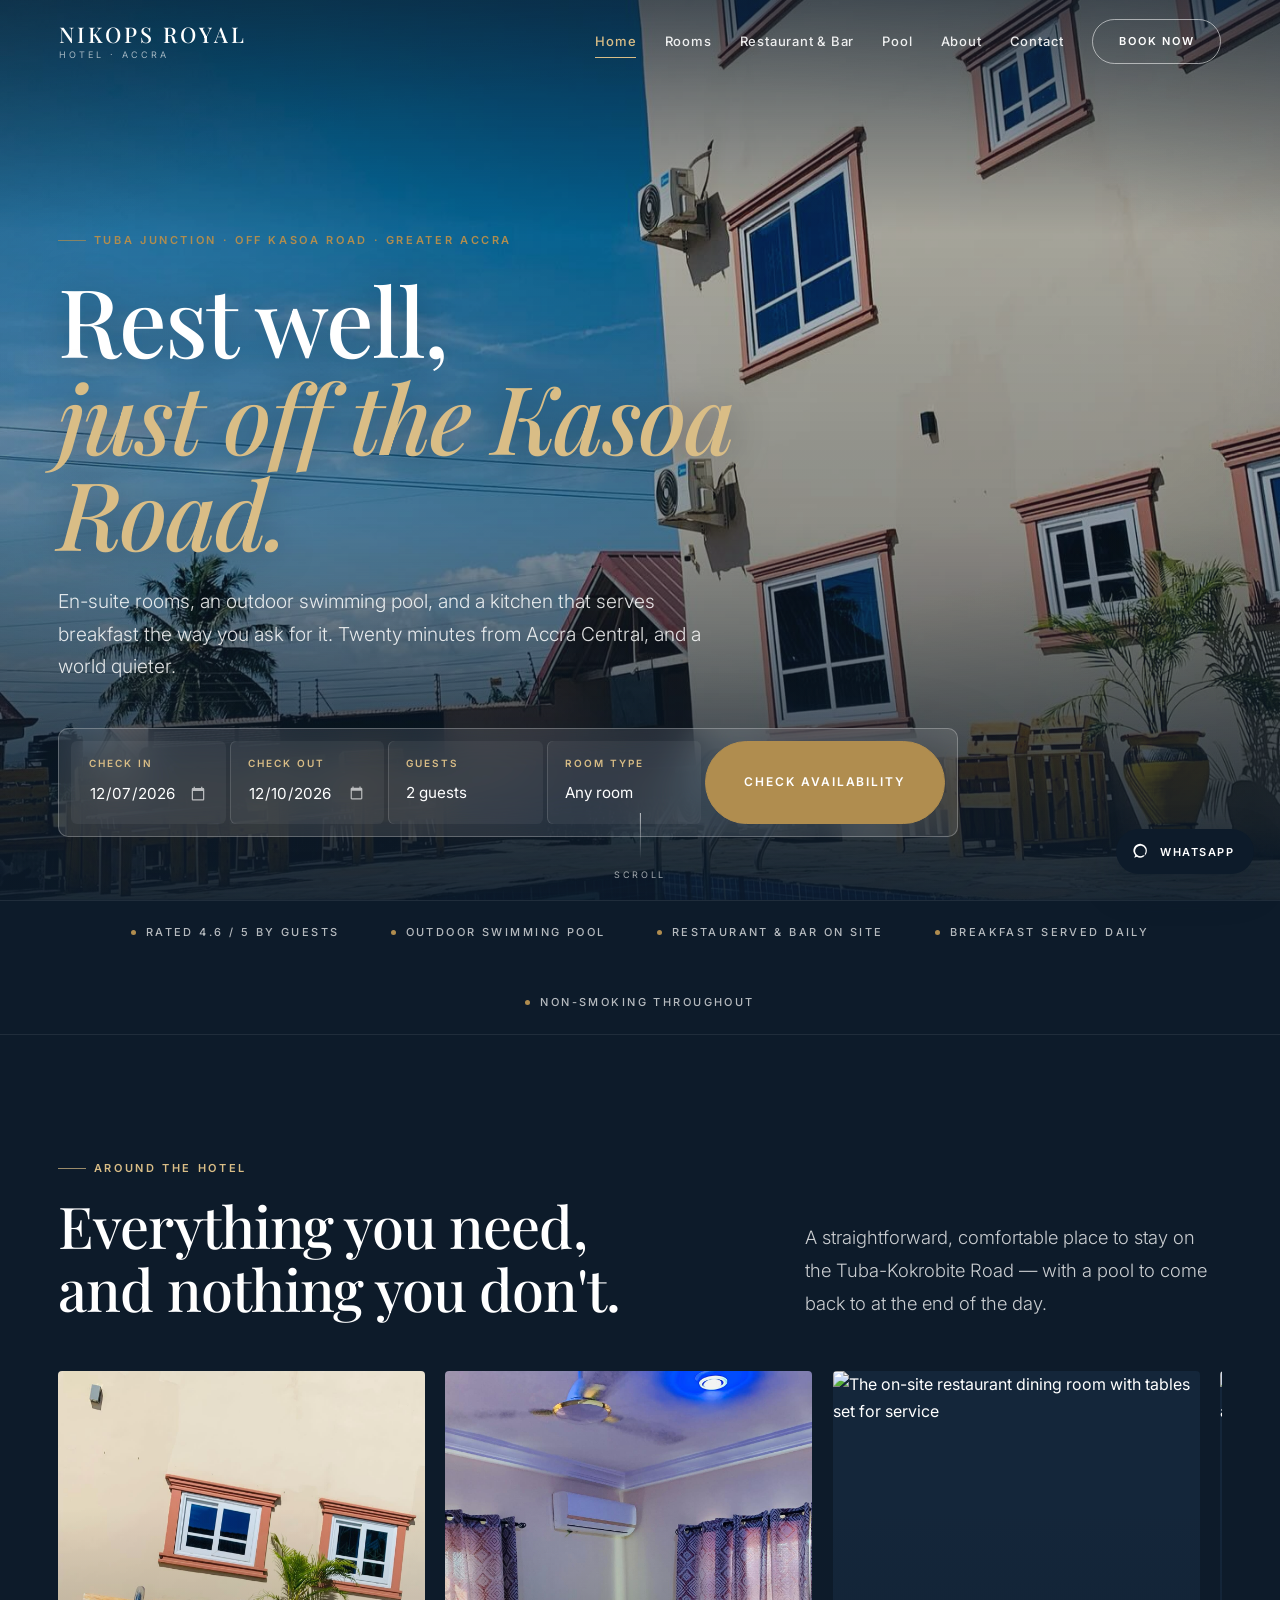
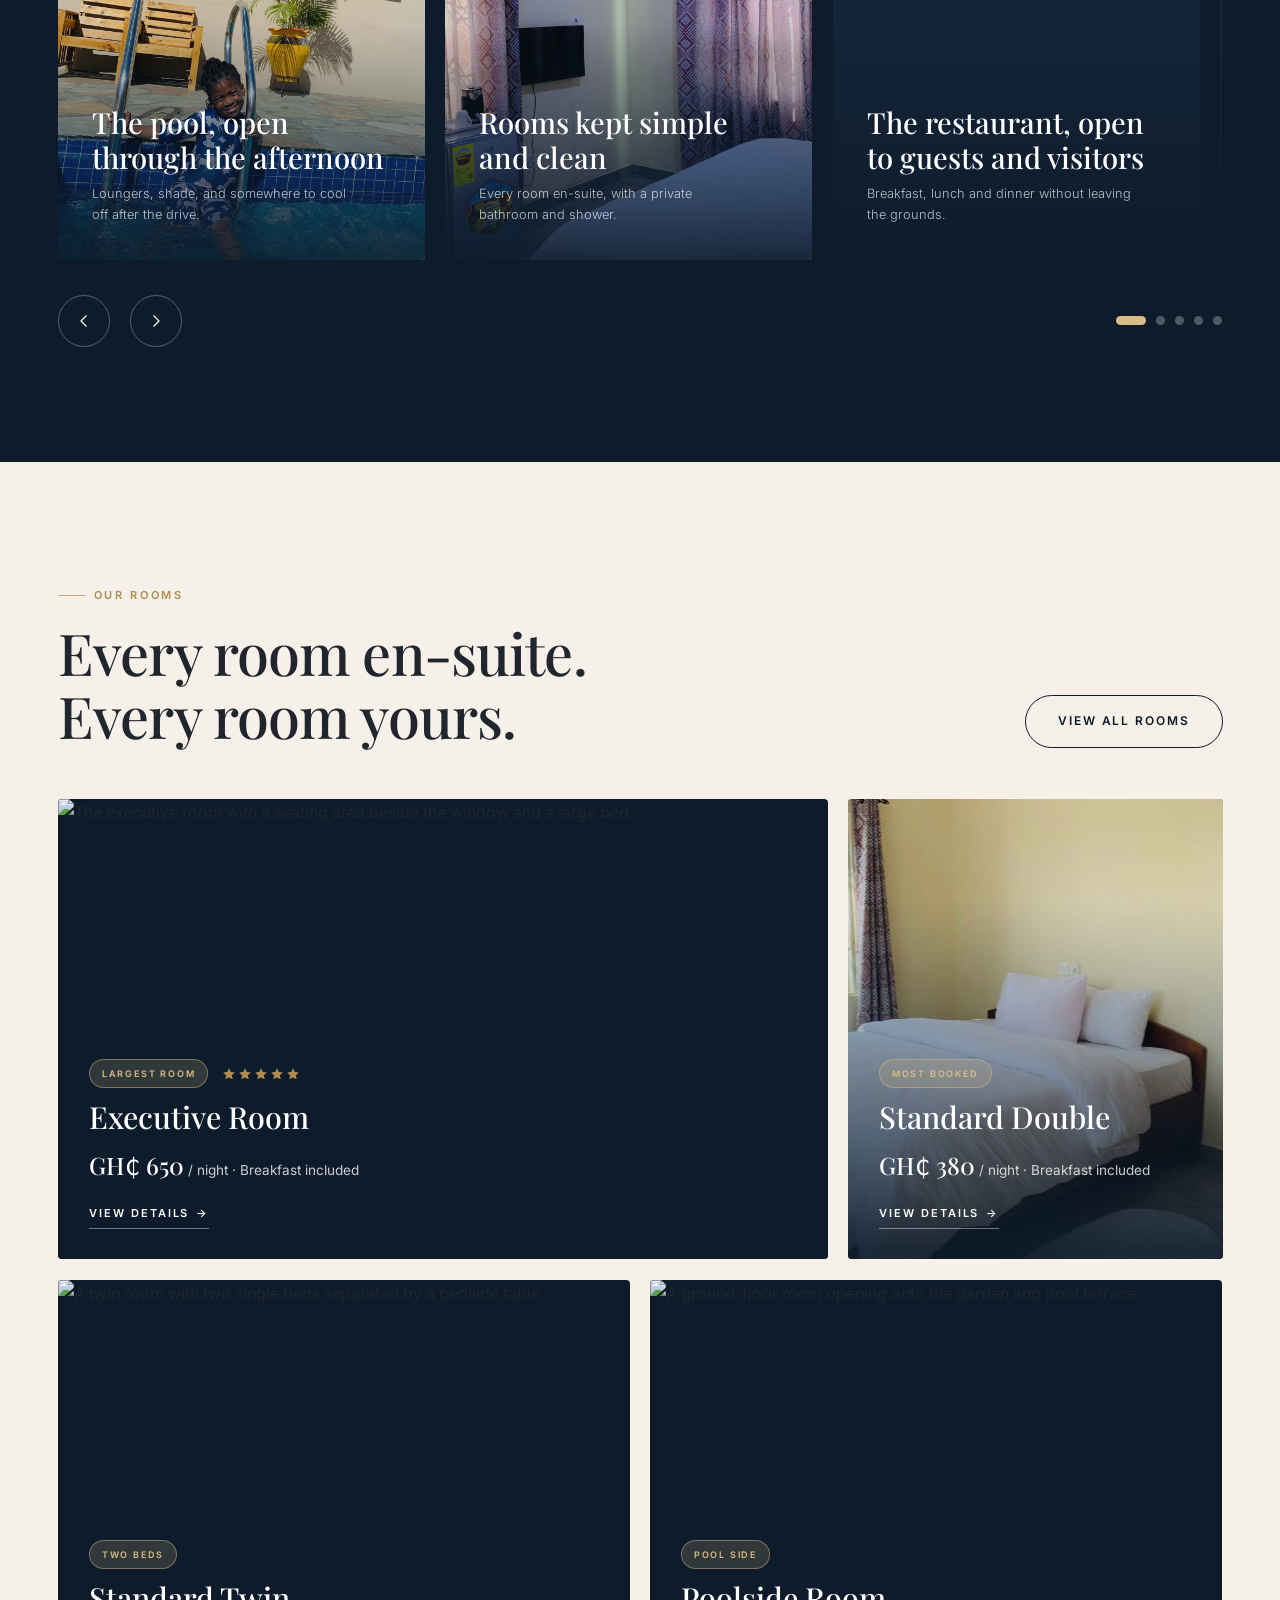
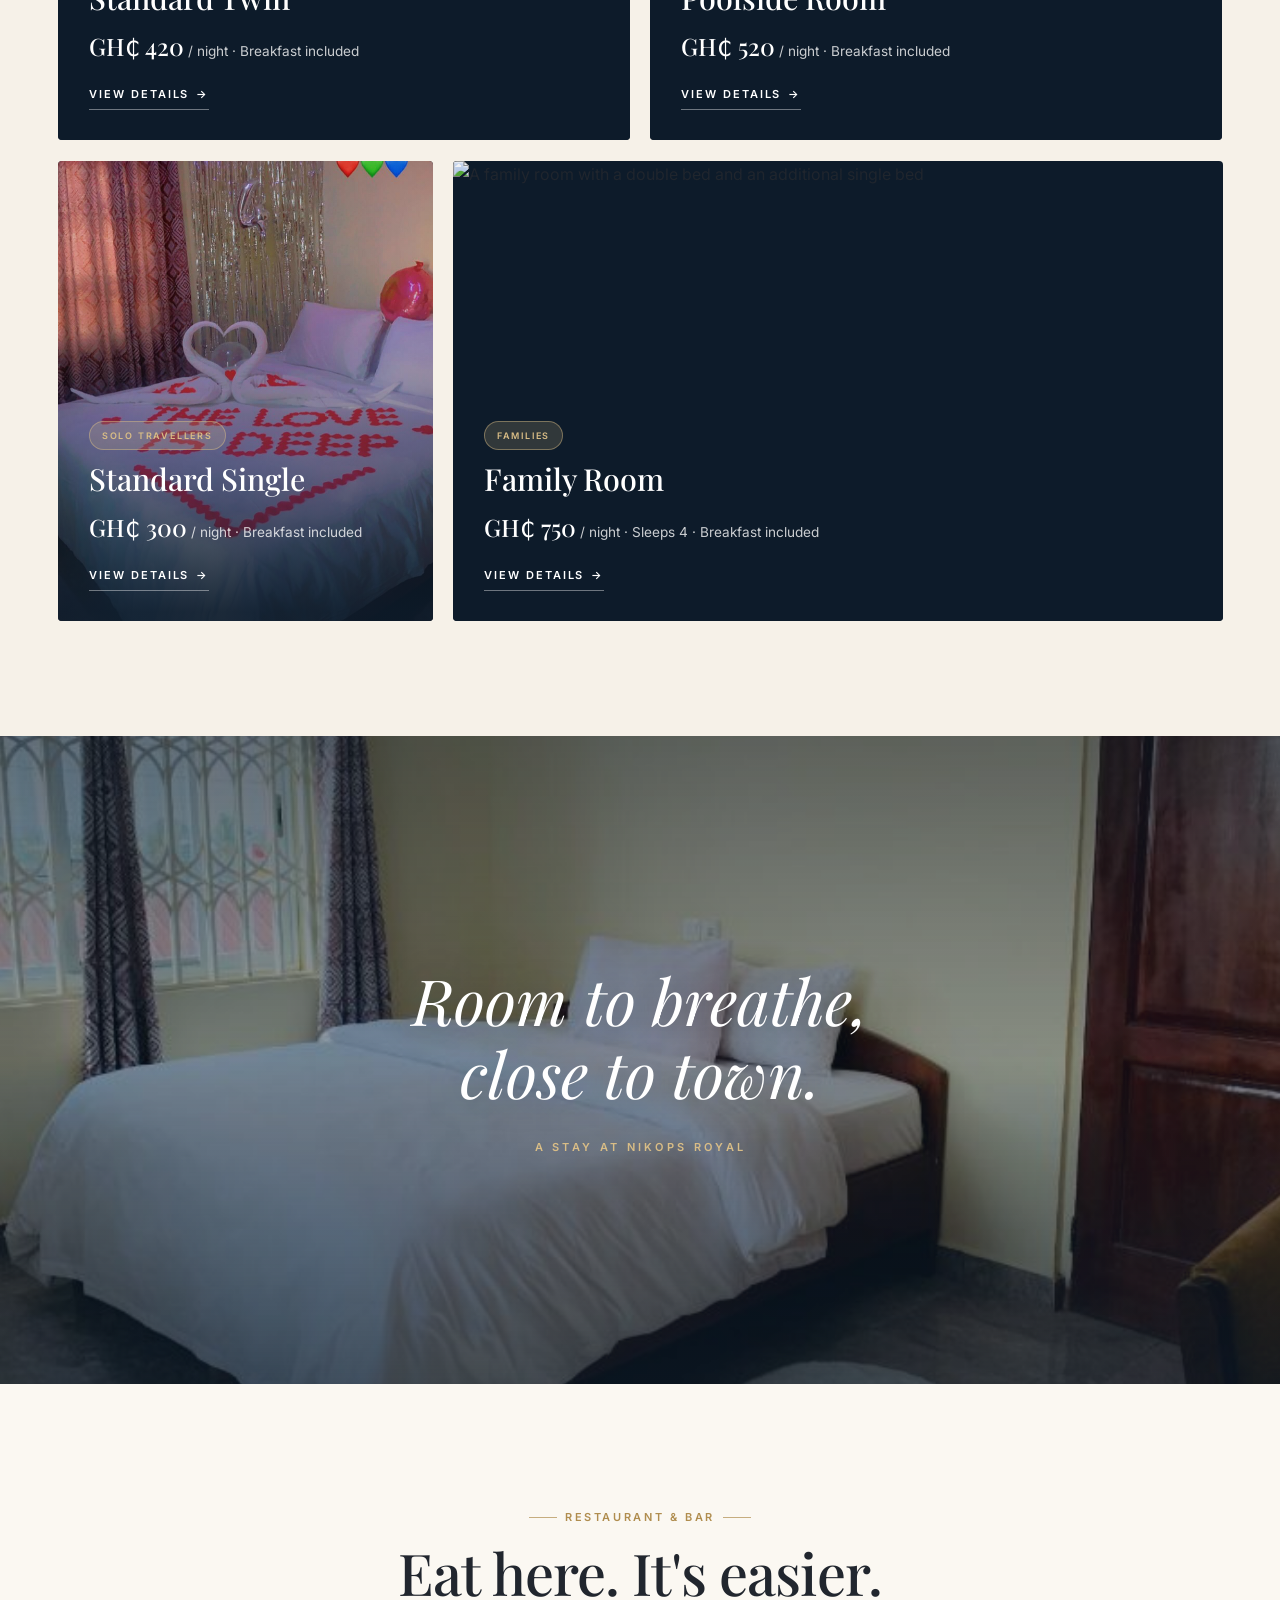
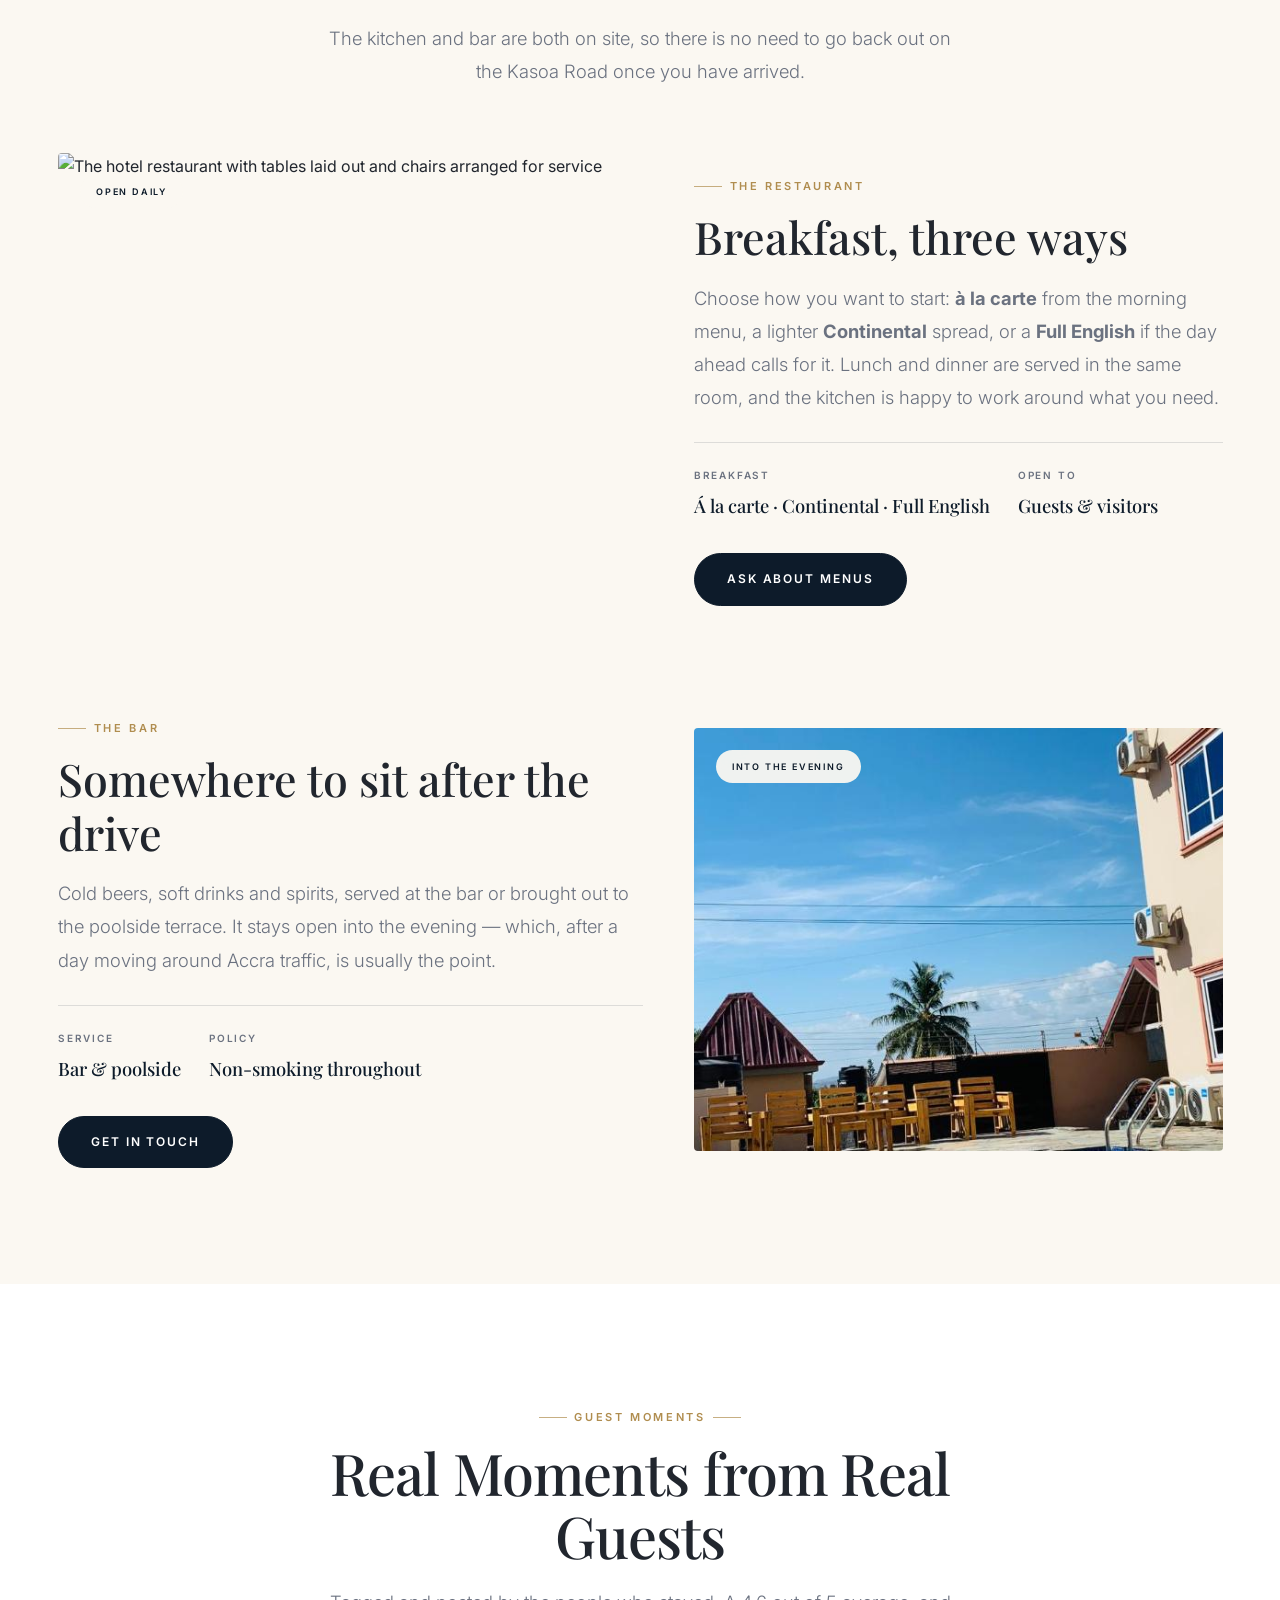
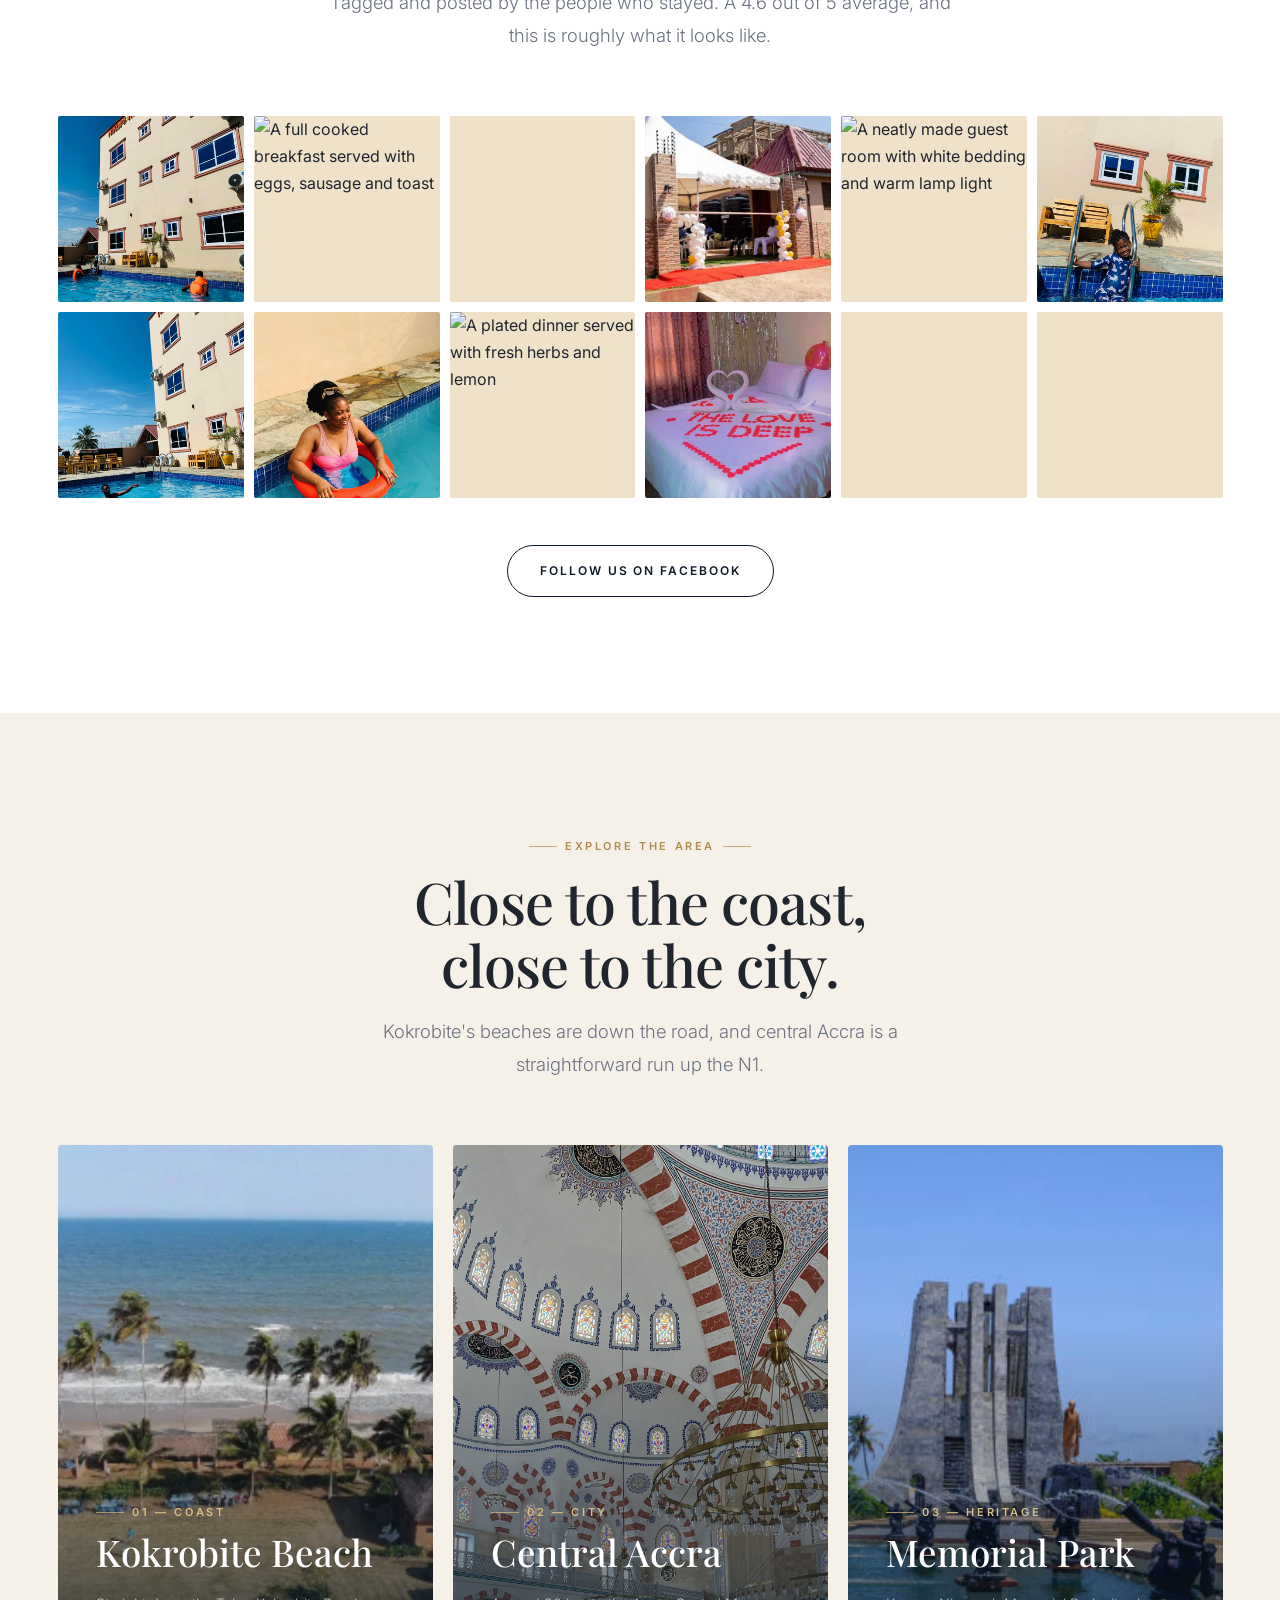
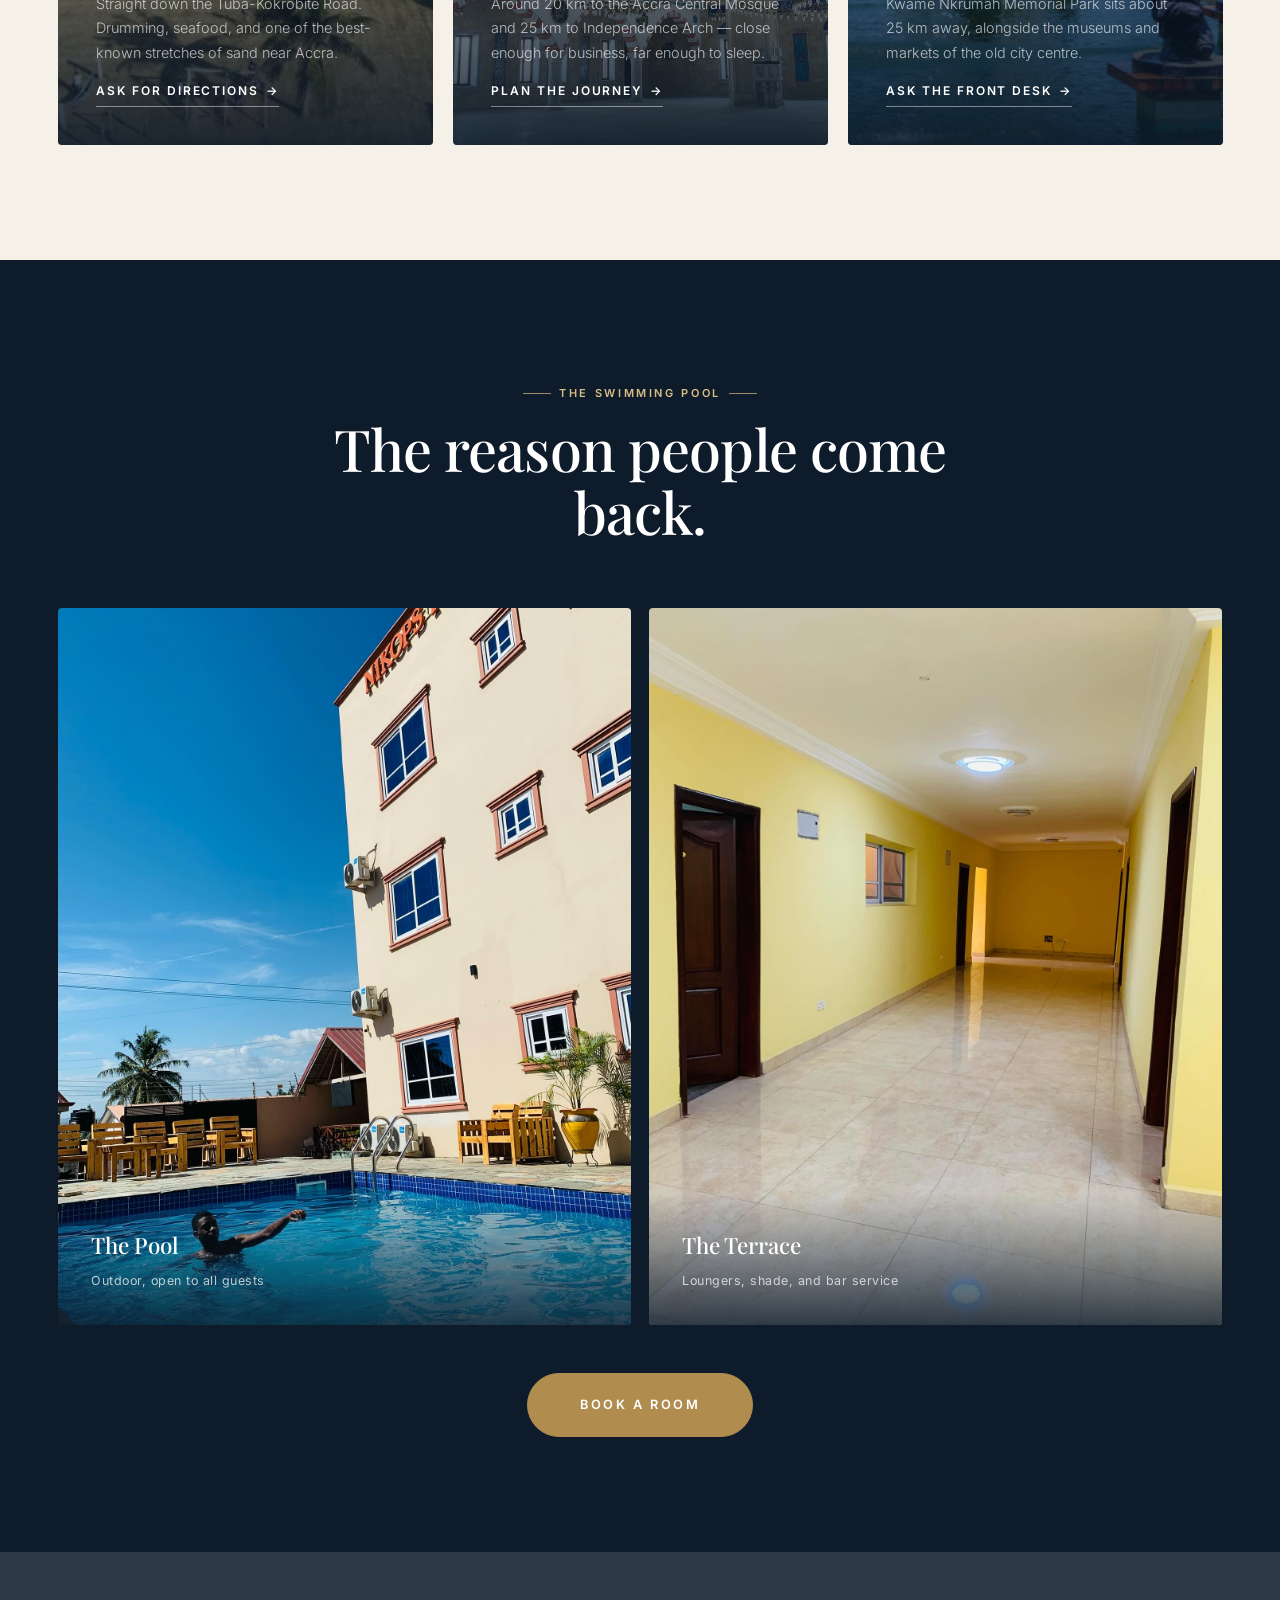
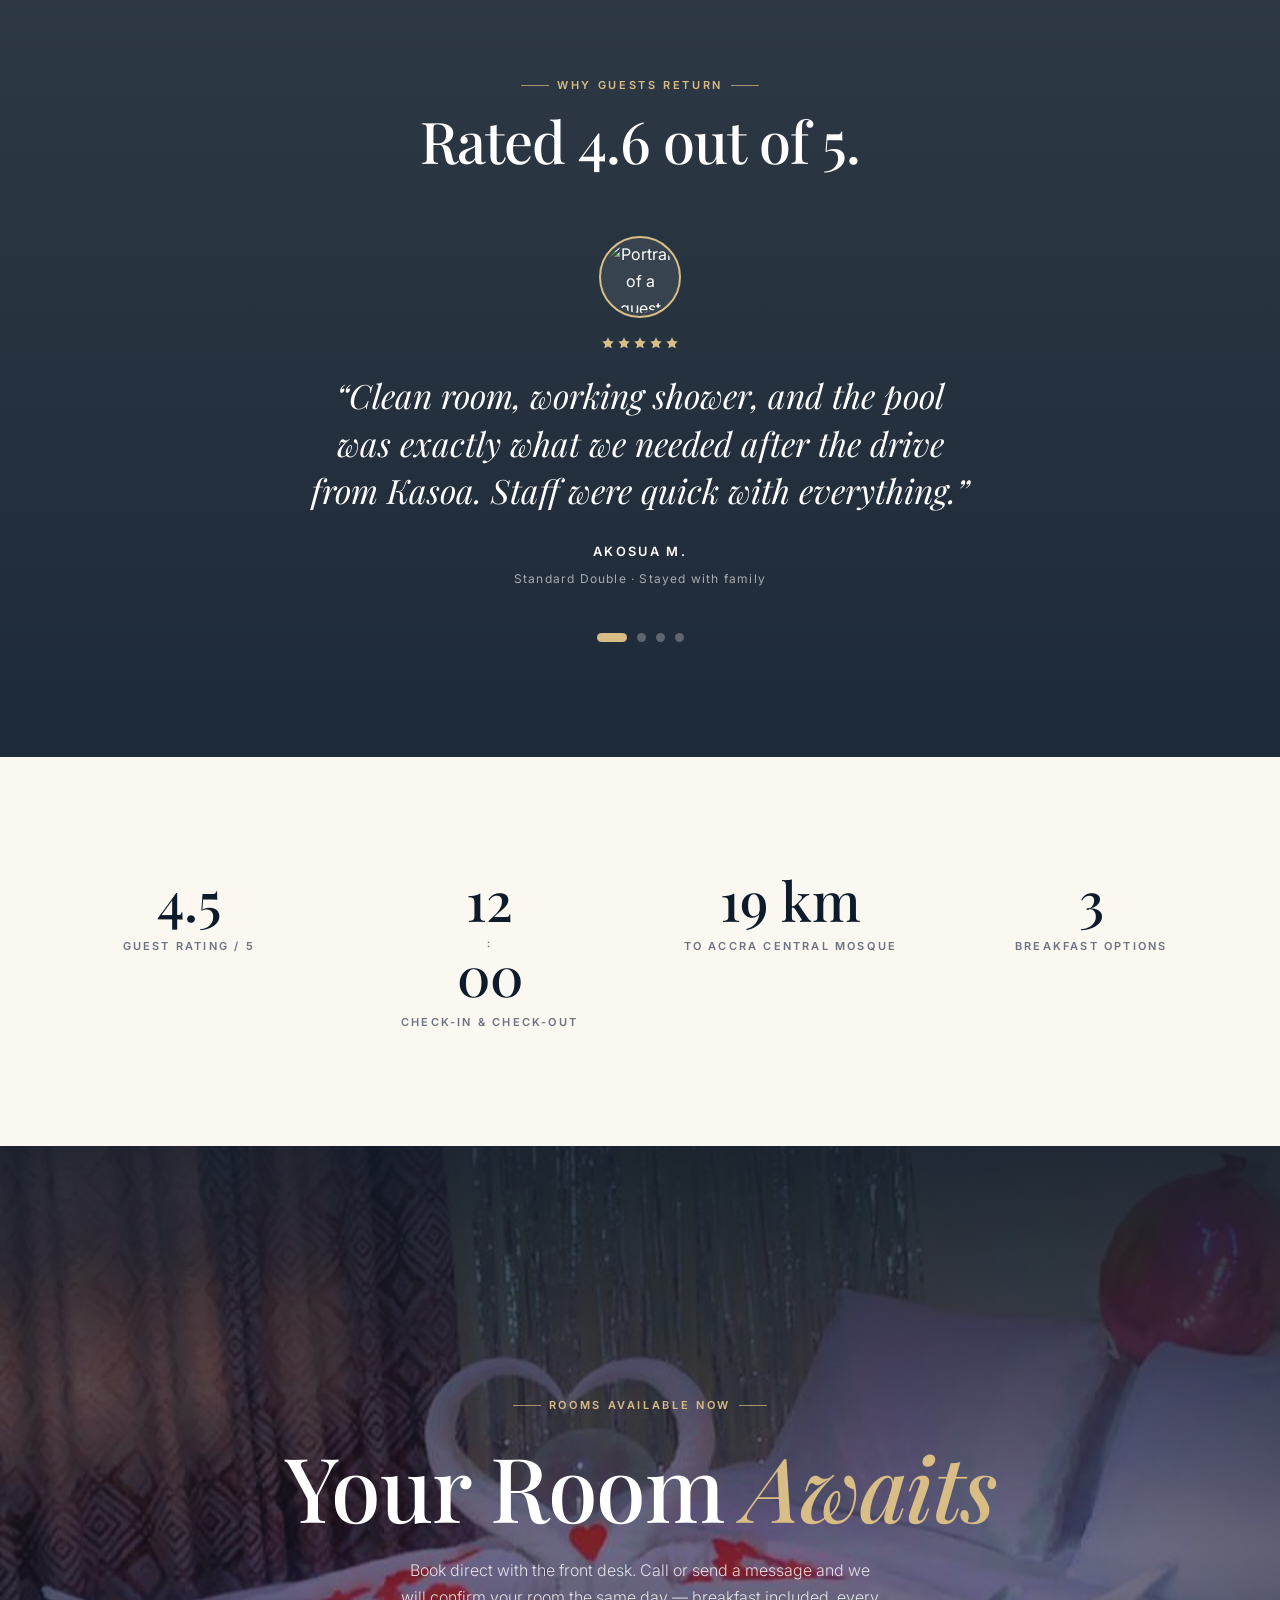
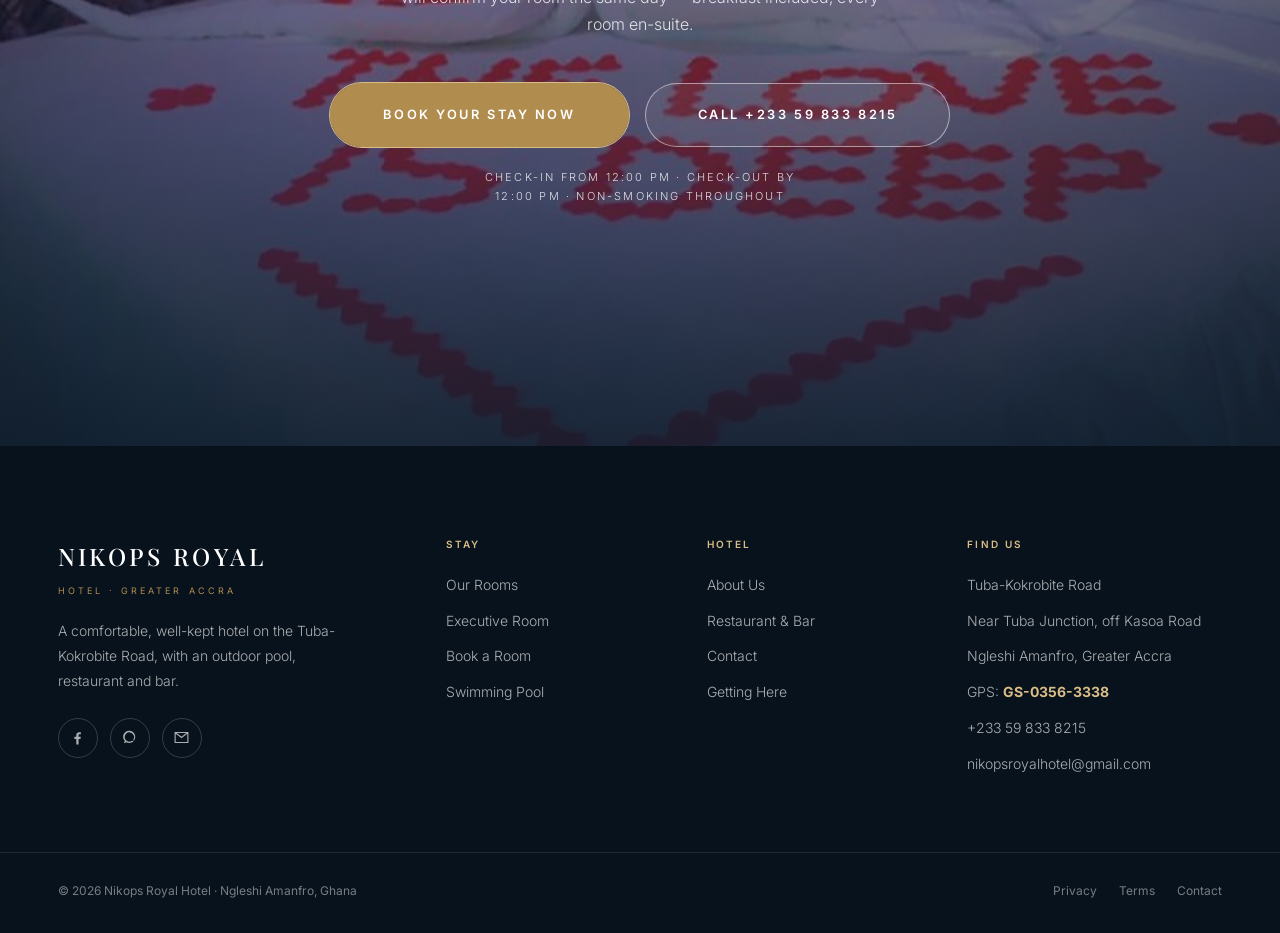
==== commit a7dedc06: "feat(hero): replace placeholder images with actual hotel images" ====
--- a/index.html
+++ b/index.html
@@ -1,49 +1,73 @@
 <!DOCTYPE html>
 <html lang="en">
-<head>
-<meta charset="UTF-8">
-<meta name="viewport" content="width=device-width, initial-scale=1">
-<title>Aurelia Bay — Luxury Oceanfront Resort &amp; Spa | Book Direct</title>
-<meta name="description" content="A private stretch of coastline where the Atlantic meets the cliffs. Ocean-view suites, two signature restaurants, a cliffside spa. Book direct for the best rate.">
-<meta name="theme-color" content="#0d1b2a">
-
-<!-- Social / OG — conversion matters before the click, too -->
-<meta property="og:type" content="website">
-<meta property="og:title" content="Aurelia Bay — Luxury Oceanfront Resort &amp; Spa">
-<meta property="og:description" content="Ocean-view suites, a cliffside spa, and two signature restaurants on a private bay.">
-<meta property="og:image" content="https://images.unsplash.com/photo-1571896349842-33c89424de2d?auto=format&fit=crop&w=1200&q=80">
-
-<!-- PERF: warm up the image + font origins before the parser reaches them.
-     A production build would serve images from our own CDN (Cloudflare/Fastly)
-     with AVIF/WebP negotiation, and inline critical CSS in <head>. -->
-<link rel="preconnect" href="https://images.unsplash.com" crossorigin>
-<link rel="preconnect" href="https://fonts.googleapis.com">
-<link rel="preconnect" href="https://fonts.gstatic.com" crossorigin>
-<!-- PERF: the LCP element is the hero image — fetch it at the highest priority. -->
-<link rel="preload" as="image" fetchpriority="high"
-      href="https://images.unsplash.com/photo-1571896349842-33c89424de2d?auto=format&fit=crop&w=1920&q=80">
-
-<link rel="stylesheet" href="styles.css">
-
-<!-- SEO: rich result for a hotel. Real builds inject live pricing/ratings. -->
-<script type="application/ld+json">
-{"@context":"https://schema.org","@type":"Resort","name":"Aurelia Bay","starRating":{"@type":"Rating","ratingValue":"5"},
-"priceRange":"$$$$","address":{"@type":"PostalAddress","addressLocality":"Aurelia Bay","addressCountry":"PT"},
-"aggregateRating":{"@type":"AggregateRating","ratingValue":"4.9","reviewCount":"2184"}}
-</script>
-</head>
+  <head>
+    <meta charset="UTF-8">
+    <meta name="viewport" content="width=device-width, initial-scale=1">
+    <title>Nikops Royal Hotel — Comfortable Stays near Tuba Junction, Accra | Book Direct</title>
+    <meta name="description" content="Nikops Royal Hotel, Tuba-Kokrobite Road off Kasoa Road, Ngleshi Amanfro, Greater Accra. En-suite rooms, outdoor swimming pool, on-site restaurant and bar. Rated 4.6/5 by guests. Call +233 59 833 8215.">
+    <meta name="theme-color" content="#0d1b2a">
+    <meta name="geo.region" content="GH-AA">
+    <meta name="geo.placename" content="Ngleshi Amanfro, Greater Accra">
+
+    <meta property="og:type" content="website">
+    <meta property="og:title" content="Nikops Royal Hotel — Tuba Junction, Accra">
+    <meta property="og:description" content="En-suite rooms, outdoor pool, restaurant and bar on the Tuba-Kokrobite Road. Rated 4.6/5 by guests.">
+    <meta property="og:image" content="https://images.unsplash.com/photo-1566073771259-6a8506099945?auto=format&fit=crop&w=1200&q=80">
+
+    <!-- PERF: warm up the image + font origins before the parser reaches them.
+        A production build would serve images from our own CDN with AVIF/WebP
+        negotiation, and inline critical CSS in <head>. -->
+    <link rel="preconnect" href="https://images.unsplash.com" crossorigin>
+    <link rel="preconnect" href="https://fonts.googleapis.com">
+    <link rel="preconnect" href="https://fonts.gstatic.com" crossorigin>
+    <!-- PERF: the LCP element is the hero image — fetch it at the highest priority. -->
+    <link rel="preload" as="image" fetchpriority="high"
+          href="https://images.unsplash.com/photo-1566073771259-6a8506099945?auto=format&fit=crop&w=1920&q=80">
+
+    <link rel="stylesheet" href="styles.css">
+
+    <!-- SEO: verified structured data. Rating, address, phone and policies all
+        match the live business record — never inflate these. -->
+    <script type="application/ld+json">
+    {
+      "@context":"https://schema.org",
+      "@type":"Hotel",
+      "name":"Nikops Royal Hotel",
+      "starRating":{"@type":"Rating","ratingValue":"2"},
+      "aggregateRating":{"@type":"AggregateRating","ratingValue":"4.6","bestRating":"5"},
+      "telephone":"+233598338215",
+      "email":"nikopsroyalhotel@gmail.com",
+      "address":{
+        "@type":"PostalAddress",
+        "streetAddress":"Tuba-Kokrobite Road, near Tuba Junction, off Kasoa Road",
+        "addressLocality":"Ngleshi Amanfro",
+        "addressRegion":"Greater Accra",
+        "addressCountry":"GH"
+      },
+      "checkinTime":"12:00","checkoutTime":"12:00",
+      "petsAllowed":false,
+      "smokingAllowed":false,
+      "amenityFeature":[
+        {"@type":"LocationFeatureSpecification","name":"Swimming pool","value":true},
+        {"@type":"LocationFeatureSpecification","name":"Restaurant","value":true},
+        {"@type":"LocationFeatureSpecification","name":"Bar","value":true},
+        {"@type":"LocationFeatureSpecification","name":"Private bathroom","value":true}
+      ]
+    }
+    </script>
+  </head>
 <body>
 
 <a class="skip-link" href="#main">Skip to content</a>
 
 <!-- ============================================================
-     HEADER — transparent over the hero, condenses to a pill on scroll
+     HEADER
      ============================================================ -->
 <header class="header">
   <div class="header__inner">
-    <a class="header__brand" href="index.html" aria-label="Aurelia Bay — home">
-      <span class="header__brand-name">Aurelia Bay</span>
-      <span class="header__brand-sub">Resort &amp; Spa</span>
+    <a class="header__brand" href="index.html" aria-label="Nikops Royal Hotel — home">
+      <span class="header__brand-name">Nikops Royal</span>
+      <span class="header__brand-sub">Hotel · Accra</span>
     </a>
 
     <button class="header__toggle" type="button" aria-label="Open menu" aria-expanded="false" aria-controls="primary-nav">
@@ -52,9 +76,9 @@
 
     <nav class="header__nav" id="primary-nav" aria-label="Primary">
       <a class="header__link" href="index.html" aria-current="page">Home</a>
-      <a class="header__link" href="rooms.html">Rooms &amp; Suites</a>
-      <a class="header__link" href="#dining">Dining</a>
-      <a class="header__link" href="#spa">Spa</a>
+      <a class="header__link" href="rooms.html">Rooms</a>
+      <a class="header__link" href="#dining">Restaurant &amp; Bar</a>
+      <a class="header__link" href="#pool">Pool</a>
       <a class="header__link" href="about.html">About</a>
       <a class="header__link" href="contact.html">Contact</a>
       <a class="header__cta" href="booking.html">Book Now</a>
@@ -67,41 +91,39 @@
 <!-- ============================================================
      1 · HERO — full viewport, Ken Burns, floating booking bar
      ============================================================ -->
-<section class="hero" aria-label="Welcome to Aurelia Bay">
+<section class="hero" aria-label="Welcome to Nikops Royal Hotel">
   <div class="hero__media">
     <!-- IMAGE PIPELINE NOTE
          Production markup would be:
            <picture>
-             <source type="image/avif" srcset="hero-960.avif 960w, hero-1920.avif 1920w, hero-2560.avif 2560w" sizes="100vw">
-             <source type="image/webp" srcset="hero-960.webp 960w, hero-1920.webp 1920w, hero-2560.webp 2560w" sizes="100vw">
+             <source type="image/avif" srcset="hero-960.avif 960w, hero-1920.avif 1920w" sizes="100vw">
+             <source type="image/webp" srcset="hero-960.webp 960w, hero-1920.webp 1920w" sizes="100vw">
              <img src="hero-1920.jpg" ...>   <-- JPG fallback
            </picture>
-         Unsplash already negotiates WebP/AVIF via `auto=format`, so the
-         srcset below is width-based only. -->
+         Unsplash negotiates WebP/AVIF via `auto=format`, so the srcset
+         below is width-based only. REPLACE THESE with photographs of the
+         actual property before launch. -->
     <img
-      src="https://images.unsplash.com/photo-1571896349842-33c89424de2d?auto=format&fit=crop&w=1920&q=80"
-      srcset="https://images.unsplash.com/photo-1571896349842-33c89424de2d?auto=format&fit=crop&w=960&q=70 960w,
-              https://images.unsplash.com/photo-1571896349842-33c89424de2d?auto=format&fit=crop&w=1600&q=75 1600w,
-              https://images.unsplash.com/photo-1571896349842-33c89424de2d?auto=format&fit=crop&w=2400&q=80 2400w"
+      src="./images/pool2.jpg"
+      srcset="./images/pool2.jpg"
       sizes="100vw"
-      alt="Infinity pool on a clifftop terrace overlooking the open ocean at sunrise"
+      alt="The hotel's outdoor swimming pool lit at dusk, with loungers set out along the terrace"
       width="2400" height="1600" fetchpriority="high" decoding="async">
   </div>
   <div class="hero__overlay" aria-hidden="true"></div>
 
   <div class="wrap">
     <div class="hero__content">
-      <span class="eyebrow" data-reveal>Private Bay · Atlantic Coast</span>
+      <span class="eyebrow" data-reveal>Tuba Junction · Off Kasoa Road · Greater Accra</span>
       <h1 class="hero__title" data-reveal data-reveal-delay="1">
-        Where the horizon<br><em>belongs to you.</em>
+        Rest well,<br><em>just off the Kasoa Road.</em>
       </h1>
       <p class="hero__lede" data-reveal data-reveal-delay="2">
-        Forty-two ocean-facing suites carved into the cliffs. A spa above the waterline,
-        two signature kitchens, and a stretch of sand that never sees a crowd.
+        En-suite rooms, an outdoor swimming pool, and a kitchen that serves breakfast
+        the way you ask for it. Twenty minutes from Accra Central, and a world quieter.
       </p>
 
-      <!-- Floating search bar — sits directly on the hero, the single
-           highest-intent element on the page. -->
+      <!-- Floating search bar — the highest-intent element on the page -->
       <form class="booking" data-booking data-reveal data-reveal-delay="3"
             aria-label="Check availability">
         <div class="booking__grid">
@@ -127,10 +149,10 @@
             <label class="booking__label" for="roomtype">Room type</label>
             <select class="booking__input" id="roomtype" name="roomtype">
               <option value="any" selected>Any room</option>
-              <option value="ocean-deluxe">Ocean Deluxe</option>
-              <option value="cliff-suite">Cliff Suite</option>
-              <option value="garden-villa">Garden Villa</option>
-              <option value="penthouse">Penthouse</option>
+              <option value="standard">Standard Double</option>
+              <option value="twin">Standard Twin</option>
+              <option value="executive">Executive Room</option>
+              <option value="family">Family Room</option>
             </select>
           </div>
           <button class="btn btn--gold booking__submit" type="submit">Check Availability</button>
@@ -142,31 +164,31 @@
   <div class="hero__cue" aria-hidden="true"><i></i>Scroll</div>
 </section>
 
-<!-- Trust strip — social proof immediately below the fold -->
+<!-- Trust strip — verified facts only -->
 <div class="marquee">
   <div class="wrap marquee__row">
-    <span><i></i>Forbes Five-Star 2026</span>
-    <span><i></i>Condé Nast Gold List</span>
-    <span><i></i>4.9 / 5 · 2,184 reviews</span>
-    <span><i></i>Best rate guaranteed</span>
-    <span><i></i>Free cancellation to 48h</span>
+    <span><i></i>Rated 4.6 / 5 by guests</span>
+    <span><i></i>Outdoor swimming pool</span>
+    <span><i></i>Restaurant &amp; bar on site</span>
+    <span><i></i>Breakfast served daily</span>
+    <span><i></i>Non-smoking throughout</span>
   </div>
 </div>
 
 <!-- ============================================================
-     2 · EXPERIENCE THE ESCAPE — horizontal carousel
+     2 · EXPERIENCE — horizontal carousel
      ============================================================ -->
 <section class="carousel" data-carousel aria-roledescription="carousel"
-         aria-label="Experience the escape" tabindex="0">
+         aria-label="Around the hotel" tabindex="0">
   <div class="wrap">
     <div class="split-head" data-reveal>
       <div>
-        <span class="eyebrow eyebrow--light">Experience the Escape</span>
-        <h2 class="mt-16">Seven ways to lose<br>track of the day.</h2>
+        <span class="eyebrow eyebrow--light">Around the Hotel</span>
+        <h2 class="mt-16">Everything you need,<br>and nothing you don't.</h2>
       </div>
       <p class="lede lede--light" style="max-width:38ch">
-        Nothing here is scheduled unless you want it to be. Wander in any direction and the
-        resort rearranges itself around you.
+        A straightforward, comfortable place to stay on the Tuba-Kokrobite Road —
+        with a pool to come back to at the end of the day.
       </p>
     </div>
   </div>
@@ -177,26 +199,24 @@
 
         <li class="carousel__slide" role="group" aria-roledescription="slide" aria-label="1 of 7">
           <img loading="lazy" decoding="async" width="900" height="1200"
-            src="https://images.unsplash.com/photo-1566073771259-6a8506099945?auto=format&fit=crop&w=900&q=80"
-            srcset="https://images.unsplash.com/photo-1566073771259-6a8506099945?auto=format&fit=crop&w=600&q=70 600w,
-                    https://images.unsplash.com/photo-1566073771259-6a8506099945?auto=format&fit=crop&w=1000&q=80 1000w"
+            src="./images/pool.jpg"
+            srcset="./images/pool.jpg"
             sizes="(max-width:700px) 86vw, (max-width:1100px) 46vw, 32vw"
-            alt="Guests swimming in a still infinity pool that meets the sea line at dusk">
+            alt="The outdoor swimming pool with sun loungers arranged along the poolside terrace">
           <div class="carousel__caption">
-            <strong>The pool that forgets where the sea begins</strong>
-            <span>Heated to 29°C, open from first light until the last star.</span>
+            <strong>The pool, open through the afternoon</strong>
+            <span>Loungers, shade, and somewhere to cool off after the drive.</span>
           </div>
         </li>
 
         <li class="carousel__slide" role="group" aria-roledescription="slide" aria-label="2 of 7">
           <img loading="lazy" decoding="async" width="900" height="1200"
-            src="https://images.unsplash.com/photo-1540555700478-4be289fbecef?auto=format&fit=crop&w=900&q=80"
-            onerror="this.src='https://images.unsplash.com/photo-1544161515-4ab6ce6db874?auto=format&fit=crop&w=900&q=80'"
+            src="./images/room1.jpg"
             sizes="(max-width:700px) 86vw, (max-width:1100px) 46vw, 32vw"
-            alt="Therapist preparing warm stones on a folded towel in a candlelit spa treatment room">
+            alt="A guest room made up with clean white bedding and a bedside lamp">
           <div class="carousel__caption">
-            <strong>An hour that undoes a year</strong>
-            <span>Cliffside treatment rooms with the windows left open.</span>
+            <strong>Rooms kept simple and clean</strong>
+            <span>Every room en-suite, with a private bathroom and shower.</span>
           </div>
         </li>
 
@@ -204,54 +224,54 @@
           <img loading="lazy" decoding="async" width="900" height="1200"
             src="https://images.unsplash.com/photo-1414235077428-338989a2e8c0?auto=format&fit=crop&w=900&q=80"
             sizes="(max-width:700px) 86vw, (max-width:1100px) 46vw, 32vw"
-            alt="Candlelit restaurant interior with linen-set tables and warm pendant lighting">
+            alt="The on-site restaurant dining room with tables set for service">
           <div class="carousel__caption">
-            <strong>Dinner that runs long on purpose</strong>
-            <span>Two kitchens, one cellar, no rush between courses.</span>
+            <strong>The restaurant, open to guests and visitors</strong>
+            <span>Breakfast, lunch and dinner without leaving the grounds.</span>
           </div>
         </li>
 
         <li class="carousel__slide" role="group" aria-roledescription="slide" aria-label="4 of 7">
           <img loading="lazy" decoding="async" width="900" height="1200"
-            src="https://images.unsplash.com/photo-1507525428034-b723cf961d3e?auto=format&fit=crop&w=900&q=80"
+            src="https://images.unsplash.com/photo-1552566626-52f8b828add9?auto=format&fit=crop&w=900&q=80"
             sizes="(max-width:700px) 86vw, (max-width:1100px) 46vw, 32vw"
-            alt="Empty white sand beach with clear turquoise water lapping the shoreline">
+            alt="The bar counter with stools and bottles lined along the back shelf">
           <div class="carousel__caption">
-            <strong>Sand you will likely have to yourself</strong>
-            <span>Six hundred metres of private shoreline, attended all day.</span>
+            <strong>A cold drink at the bar</strong>
+            <span>Open into the evening, for guests and their visitors alike.</span>
           </div>
         </li>
 
         <li class="carousel__slide" role="group" aria-roledescription="slide" aria-label="5 of 7">
           <img loading="lazy" decoding="async" width="900" height="1200"
-            src="https://images.unsplash.com/photo-1631049307264-da0ec9d70304?auto=format&fit=crop&w=900&q=80"
+            src="https://images.unsplash.com/photo-1533089860892-a7c6f0a88666?auto=format&fit=crop&w=900&q=80"
             sizes="(max-width:700px) 86vw, (max-width:1100px) 46vw, 32vw"
-            alt="Suite interior with an unmade linen bed facing floor-to-ceiling windows and an ocean view">
+            alt="A full cooked breakfast plated with eggs, toast and grilled tomato">
           <div class="carousel__caption">
-            <strong>Rooms built around the view, not the bed</strong>
-            <span>Every suite faces water. No exceptions, no courtyard rooms.</span>
+            <strong>Breakfast, three ways</strong>
+            <span>À la carte, Continental, or a Full English — your choice each morning.</span>
           </div>
         </li>
 
         <li class="carousel__slide" role="group" aria-roledescription="slide" aria-label="6 of 7">
           <img loading="lazy" decoding="async" width="900" height="1200"
-            src="https://images.unsplash.com/photo-1533777857889-4be7c70b33f7?auto=format&fit=crop&w=900&q=80"
+            src="./images/bathroom.jpg"
             sizes="(max-width:700px) 86vw, (max-width:1100px) 46vw, 32vw"
-            alt="Low lounge chairs on a terrace silhouetted against an orange and violet sunset">
+            alt="A private en-suite bathroom with a walk-in shower and folded towels">
           <div class="carousel__caption">
-            <strong>The lounge hour, every evening at seven</strong>
-            <span>Cold negronis, live double bass, the sun doing the rest.</span>
+            <strong>Private bathroom in every room</strong>
+            <span>Standalone shower, hot water, fresh towels daily.</span>
           </div>
         </li>
 
         <li class="carousel__slide" role="group" aria-roledescription="slide" aria-label="7 of 7">
           <img loading="lazy" decoding="async" width="900" height="1200"
-            src="https://images.unsplash.com/photo-1502680390469-be75c86b636f?auto=format&fit=crop&w=900&q=80"
+            src="./images/terrace.jpg"
             sizes="(max-width:700px) 86vw, (max-width:1100px) 46vw, 32vw"
-            alt="Sailing boat crossing open blue water on a bright, cloudless afternoon">
+            alt="Chairs set out on the terrace facing a warm orange sunset">
           <div class="carousel__caption">
-            <strong>Out past the headland by noon</strong>
-            <span>Skippered day sails, sea caves, and a lunch basket aboard.</span>
+            <strong>Evenings on the terrace</strong>
+            <span>The best hour of the Accra day, and it costs nothing.</span>
           </div>
         </li>
       </ul>
@@ -271,32 +291,33 @@
 </section>
 
 <!-- ============================================================
-     3 · ROOMS & SUITES — asymmetric bento grid
+     3 · ROOMS — asymmetric bento grid
+     NOTE: room names, sizes and rates below are PLACEHOLDERS pending
+     the property's real rate card. Contact/policy data is verified.
      ============================================================ -->
 <section class="section section--sand" id="rooms">
   <div class="wrap">
     <div class="split-head" data-reveal>
       <div>
-        <span class="eyebrow">Our Rooms &amp; Suites</span>
-        <h2 class="mt-16">Forty-two rooms.<br>Forty-two sea views.</h2>
+        <span class="eyebrow">Our Rooms</span>
+        <h2 class="mt-16">Every room en-suite.<br>Every room yours.</h2>
       </div>
-      <a class="btn btn--line" href="rooms.html">View all accommodation</a>
+      <a class="btn btn--line" href="rooms.html">View all rooms</a>
     </div>
 
     <div class="bento">
 
-      <!-- Hero room card -->
       <article class="room bento__item--xl" data-reveal>
         <img loading="lazy" decoding="async" width="1400" height="900"
           src="https://images.unsplash.com/photo-1582719478250-c89cae4dc85b?auto=format&fit=crop&w=1400&q=80"
           srcset="https://images.unsplash.com/photo-1582719478250-c89cae4dc85b?auto=format&fit=crop&w=800&q=70 800w,
                   https://images.unsplash.com/photo-1582719478250-c89cae4dc85b?auto=format&fit=crop&w=1600&q=80 1600w"
           sizes="(max-width:1000px) 100vw, 62vw"
-          alt="Panoramic penthouse living room with a wraparound terrace above the ocean">
+          alt="The executive room with a seating area beside the window and a large bed">
         <div class="room__body">
           <div class="room__meta">
-            <span class="room__tag">Signature</span>
-            <span class="stars" aria-label="Rated 5 out of 5">
+            <span class="room__tag">Largest room</span>
+            <span class="stars" aria-label="Rated 4.6 out of 5 by guests">
               <svg viewBox="0 0 24 24"><path d="M12 2l3 6.5 7 .9-5 4.8 1.2 7L12 18l-6.2 3.2L7 14.2 2 9.4l7-.9z"/></svg>
               <svg viewBox="0 0 24 24"><path d="M12 2l3 6.5 7 .9-5 4.8 1.2 7L12 18l-6.2 3.2L7 14.2 2 9.4l7-.9z"/></svg>
               <svg viewBox="0 0 24 24"><path d="M12 2l3 6.5 7 .9-5 4.8 1.2 7L12 18l-6.2 3.2L7 14.2 2 9.4l7-.9z"/></svg>
@@ -304,21 +325,21 @@
               <svg viewBox="0 0 24 24"><path d="M12 2l3 6.5 7 .9-5 4.8 1.2 7L12 18l-6.2 3.2L7 14.2 2 9.4l7-.9z"/></svg>
             </span>
           </div>
-          <h3 class="room__name">The Aurelia Penthouse</h3>
-          <p class="room__price"><b>$1,850</b> / night · 180 m² · Sleeps 4</p>
+          <h3 class="room__name">Executive Room</h3>
+          <p class="room__price"><b>GH₵ 650</b> / night · Breakfast included</p>
           <a class="room__cta" href="room-detail.html">View Details <span aria-hidden="true">→</span></a>
         </div>
       </article>
 
       <article class="room bento__item--tall" data-reveal data-reveal-delay="1">
         <img loading="lazy" decoding="async" width="800" height="1200"
-          src="https://images.unsplash.com/photo-1611892440504-42a792e24d32?auto=format&fit=crop&w=900&q=80"
+          src="./images/room3.jpg"
           sizes="(max-width:1000px) 100vw, 32vw"
-          alt="Cliff suite bedroom with a freestanding tub positioned beside a full-height window">
+          alt="A double room with a made bed, bedside table and window light">
         <div class="room__body">
-          <div class="room__meta"><span class="room__tag">Ocean Front</span></div>
-          <h3 class="room__name">Cliff Suite</h3>
-          <p class="room__price"><b>$980</b> / night · 74 m²</p>
+          <div class="room__meta"><span class="room__tag">Most booked</span></div>
+          <h3 class="room__name">Standard Double</h3>
+          <p class="room__price"><b>GH₵ 380</b> / night · Breakfast included</p>
           <a class="room__cta" href="room-detail.html">View Details <span aria-hidden="true">→</span></a>
         </div>
       </article>
@@ -327,11 +348,11 @@
         <img loading="lazy" decoding="async" width="1000" height="700"
           src="https://images.unsplash.com/photo-1590490360182-c33d57733427?auto=format&fit=crop&w=1100&q=80"
           sizes="(max-width:1000px) 100vw, 46vw"
-          alt="Ocean deluxe room with pale linens, timber floors and a private balcony">
+          alt="A twin room with two single beds separated by a bedside table">
         <div class="room__body">
-          <div class="room__meta"><span class="room__tag">Most booked</span></div>
-          <h3 class="room__name">Ocean Deluxe</h3>
-          <p class="room__price"><b>$640</b> / night · 46 m²</p>
+          <div class="room__meta"><span class="room__tag">Two beds</span></div>
+          <h3 class="room__name">Standard Twin</h3>
+          <p class="room__price"><b>GH₵ 420</b> / night · Breakfast included</p>
           <a class="room__cta" href="room-detail.html">View Details <span aria-hidden="true">→</span></a>
         </div>
       </article>
@@ -340,24 +361,24 @@
         <img loading="lazy" decoding="async" width="1000" height="700"
           src="https://images.unsplash.com/photo-1618773928121-c32242e63f39?auto=format&fit=crop&w=1100&q=80"
           sizes="(max-width:1000px) 100vw, 46vw"
-          alt="Garden villa terrace shaded by olive trees with a private plunge pool">
+          alt="A ground-floor room opening onto the garden and pool terrace">
         <div class="room__body">
-          <div class="room__meta"><span class="room__tag">Private pool</span></div>
-          <h3 class="room__name">Garden Villa</h3>
-          <p class="room__price"><b>$1,240</b> / night · 120 m²</p>
+          <div class="room__meta"><span class="room__tag">Pool side</span></div>
+          <h3 class="room__name">Poolside Room</h3>
+          <p class="room__price"><b>GH₵ 520</b> / night · Breakfast included</p>
           <a class="room__cta" href="room-detail.html">View Details <span aria-hidden="true">→</span></a>
         </div>
       </article>
 
       <article class="room bento__item--sm" data-reveal>
         <img loading="lazy" decoding="async" width="800" height="1000"
-          src="https://images.unsplash.com/photo-1560448204-e02f11c3d0e2?auto=format&fit=crop&w=900&q=80"
+          src="./images/room2.jpg"
           sizes="(max-width:1000px) 100vw, 32vw"
-          alt="Corner junior suite with a curved reading nook facing the bay">
+          alt="A compact single room with a desk beneath the window">
         <div class="room__body">
-          <div class="room__meta"><span class="room__tag">Couples</span></div>
-          <h3 class="room__name">Bay Junior Suite</h3>
-          <p class="room__price"><b>$720</b> / night · 52 m²</p>
+          <div class="room__meta"><span class="room__tag">Solo travellers</span></div>
+          <h3 class="room__name">Standard Single</h3>
+          <p class="room__price"><b>GH₵ 300</b> / night · Breakfast included</p>
           <a class="room__cta" href="room-detail.html">View Details <span aria-hidden="true">→</span></a>
         </div>
       </article>
@@ -366,11 +387,11 @@
         <img loading="lazy" decoding="async" width="1200" height="800"
           src="https://images.unsplash.com/photo-1600585154340-be6161a56a0c?auto=format&fit=crop&w=1200&q=80"
           sizes="(max-width:1000px) 100vw, 46vw"
-          alt="Two-bedroom family residence with an open-plan lounge opening onto a sun terrace">
+          alt="A family room with a double bed and an additional single bed">
         <div class="room__body">
           <div class="room__meta"><span class="room__tag">Families</span></div>
-          <h3 class="room__name">Headland Residence</h3>
-          <p class="room__price"><b>$1,480</b> / night · 150 m² · Sleeps 6</p>
+          <h3 class="room__name">Family Room</h3>
+          <p class="room__price"><b>GH₵ 750</b> / night · Sleeps 4 · Breakfast included</p>
           <a class="room__cta" href="room-detail.html">View Details <span aria-hidden="true">→</span></a>
         </div>
       </article>
@@ -380,91 +401,87 @@
 </section>
 
 <!-- ============================================================
-     4 · PARALLAX BREAK — "A Day at Aurelia Bay"
-     ============================================================ -->
-<section class="parallax" aria-label="A day at Aurelia Bay">
+     4 · PARALLAX BREAK
+     ============================================================ -->
+<section class="parallax" aria-label="A stay at Nikops Royal Hotel">
   <div class="parallax__media" data-parallax="0.3">
     <img loading="lazy" decoding="async" width="2000" height="1200"
-      src="https://images.unsplash.com/photo-1540541338287-41700207dee6?auto=format&fit=crop&w=2000&q=80"
-      srcset="https://images.unsplash.com/photo-1540541338287-41700207dee6?auto=format&fit=crop&w=1200&q=70 1200w,
-              https://images.unsplash.com/photo-1540541338287-41700207dee6?auto=format&fit=crop&w=2000&q=80 2000w"
+      src="./images/room3.jpg"
+      srcset="./images/room3.jpg"
       sizes="100vw"
-      alt="Aerial view of the resort's white terraces stepping down a cliff to a turquoise bay">
+      alt="The swimming pool seen from the terrace in the late afternoon sun">
   </div>
   <div class="parallax__overlay" aria-hidden="true"></div>
   <div class="wrap">
     <blockquote class="parallax__quote" data-reveal>
-      A day here has no edges.
+      Room to breathe, close to town.
     </blockquote>
-    <p class="parallax__attrib" data-reveal data-reveal-delay="1">A Day at Aurelia Bay</p>
-  </div>
-</section>
-
-<!-- ============================================================
-     5 · DINING — alternating image / text splits
+    <p class="parallax__attrib" data-reveal data-reveal-delay="1">A stay at Nikops Royal</p>
+  </div>
+</section>
+
+<!-- ============================================================
+     5 · RESTAURANT & BAR — alternating image / text splits
      ============================================================ -->
 <section class="section section--cream" id="dining">
   <div class="wrap">
     <div class="section__head section__head--center" data-reveal>
-      <span class="eyebrow eyebrow--center">Dining &amp; Culinary</span>
-      <h2>Two kitchens, one obsession.</h2>
-      <p class="lede">Everything is caught, grown or pressed within forty kilometres of the gate —
-        then treated with as little interference as the chef can manage.</p>
+      <span class="eyebrow eyebrow--center">Restaurant &amp; Bar</span>
+      <h2>Eat here. It's easier.</h2>
+      <p class="lede">The kitchen and bar are both on site, so there is no need to go back out
+        on the Kasoa Road once you have arrived.</p>
     </div>
 
     <!-- Venue one: image left, text right -->
     <div class="split" data-reveal>
       <figure class="split__media">
-        <span class="split__badge">Michelin ★ · Since 2019</span>
+        <span class="split__badge">Open daily</span>
         <img loading="lazy" decoding="async" width="1200" height="960"
-          src="https://images.unsplash.com/photo-1546069901-ba9599a7e63c?auto=format&fit=crop&w=1200&q=80"
-          srcset="https://images.unsplash.com/photo-1546069901-ba9599a7e63c?auto=format&fit=crop&w=700&q=70 700w,
-                  https://images.unsplash.com/photo-1546069901-ba9599a7e63c?auto=format&fit=crop&w=1400&q=80 1400w"
+          src="https://images.unsplash.com/photo-1533089860892-a7c6f0a88666?auto=format&fit=crop&w=900&q=80"
+          srcset="https://images.unsplash.com/photo-1533089860892-a7c6f0a88666?auto=format&fit=crop&w=900&q=80"
           sizes="(max-width:900px) 100vw, 52vw"
-          alt="Plated seafood course dressed with herbs and citrus on a dark ceramic dish">
+          alt="The hotel restaurant with tables laid out and chairs arranged for service">
       </figure>
       <div class="split__body">
-        <span class="eyebrow">Signature Restaurant</span>
-        <h3>Solane</h3>
+        <span class="eyebrow">The Restaurant</span>
+        <h3>Breakfast, three ways</h3>
         <p class="lede">
-          Nine courses, twenty-eight seats, and a pass you can watch from every one of them.
-          Chef Inês Caldeira cooks the bay itself — line-caught turbot, sea fennel from the dunes,
-          and olive oil pressed by the family two coves north.
+          Choose how you want to start: <strong>à la carte</strong> from the morning menu,
+          a lighter <strong>Continental</strong> spread, or a <strong>Full English</strong>
+          if the day ahead calls for it. Lunch and dinner are served in the same room,
+          and the kitchen is happy to work around what you need.
         </p>
         <div class="split__facts">
-          <div class="split__fact"><span>Hours</span><strong>19:00 – 22:30</strong></div>
-          <div class="split__fact"><span>Format</span><strong>Tasting menu</strong></div>
-          <div class="split__fact"><span>From</span><strong>$185 pp</strong></div>
-        </div>
-        <a class="btn btn--navy mt-32" href="#booking">Explore Menus</a>
+          <div class="split__fact"><span>Breakfast</span><strong>Á la carte · Continental · Full English</strong></div>
+          <div class="split__fact"><span>Open to</span><strong>Guests &amp; visitors</strong></div>
+        </div>
+        <a class="btn btn--navy mt-32" href="contact.html">Ask About Menus</a>
       </div>
     </div>
 
     <!-- Venue two: image right, text left -->
     <div class="split split--reverse" data-reveal>
       <figure class="split__media">
-        <span class="split__badge">All day · Feet in the sand</span>
+        <span class="split__badge">Into the evening</span>
         <img loading="lazy" decoding="async" width="1200" height="960"
-          src="https://images.unsplash.com/photo-1517248135467-4c7edcad34c4?auto=format&fit=crop&w=1200&q=80"
-          srcset="https://images.unsplash.com/photo-1517248135467-4c7edcad34c4?auto=format&fit=crop&w=700&q=70 700w,
-                  https://images.unsplash.com/photo-1517248135467-4c7edcad34c4?auto=format&fit=crop&w=1400&q=80 1400w"
+          src="./images/image1.jpg"
+          srcset="./images/image1.jpg"
           sizes="(max-width:900px) 100vw, 52vw"
-          alt="Relaxed restaurant terrace with rattan chairs and linen shades open to the beach">
+          alt="The bar counter with stools pulled up and bottles on the shelf behind">
       </figure>
       <div class="split__body">
-        <span class="eyebrow">Beach Club &amp; Grill</span>
-        <h3>Pescador</h3>
+        <span class="eyebrow">The Bar</span>
+        <h3>Somewhere to sit after the drive</h3>
         <p class="lede">
-          Whole fish over charcoal, tomatoes still warm from the field, and a wine list that
-          refuses to take itself seriously. Lunch runs until the last table gives up — which,
-          in August, is somewhere around five.
+          Cold beers, soft drinks and spirits, served at the bar or brought out to the
+          poolside terrace. It stays open into the evening — which, after a day moving
+          around Accra traffic, is usually the point.
         </p>
         <div class="split__facts">
-          <div class="split__fact"><span>Hours</span><strong>12:00 – late</strong></div>
-          <div class="split__fact"><span>Format</span><strong>À la carte</strong></div>
-          <div class="split__fact"><span>From</span><strong>$65 pp</strong></div>
-        </div>
-        <a class="btn btn--navy mt-32" href="#booking">Explore Menus</a>
+          <div class="split__fact"><span>Service</span><strong>Bar &amp; poolside</strong></div>
+          <div class="split__fact"><span>Policy</span><strong>Non-smoking throughout</strong></div>
+        </div>
+        <a class="btn btn--navy mt-32" href="contact.html">Get in Touch</a>
       </div>
     </div>
   </div>
@@ -478,178 +495,177 @@
     <div class="section__head section__head--center" data-reveal>
       <span class="eyebrow eyebrow--center">Guest Moments</span>
       <h2 id="gram-title">Real Moments from Real Guests</h2>
-      <p class="lede">Tagged, unedited, and posted from a sun lounger. We could not have
-        photographed it better ourselves.</p>
+      <p class="lede">Tagged and posted by the people who stayed. A 4.6 out of 5 average,
+        and this is roughly what it looks like.</p>
     </div>
 
     <div class="gram" data-reveal>
-      <!-- Each tile: square crop, hover reveals heart + like count.
-           Keyboard users get the same reveal via :focus-visible. -->
-      <a class="gram__item" href="#" data-lightbox="https://images.unsplash.com/photo-1520250497591-112f2f40a3f4?auto=format&fit=crop&w=1200&q=80" aria-label="Guest photo: couple on a balcony at sunrise — 2,410 likes">
-        <img loading="lazy" decoding="async" width="500" height="500" src="https://images.unsplash.com/photo-1520250497591-112f2f40a3f4?auto=format&fit=crop&w=500&q=70" sizes="(max-width:600px) 50vw, (max-width:980px) 33vw, 16vw" alt="Couple leaning on a balcony rail watching the sun rise over the water">
-        <span class="gram__hover" aria-hidden="true"><svg viewBox="0 0 24 24"><path d="M12 21s-7.5-4.6-9.6-9A5.4 5.4 0 0 1 12 6.5 5.4 5.4 0 0 1 21.6 12c-2.1 4.4-9.6 9-9.6 9z"/></svg><b>2,410</b></span>
-      </a>
-      <a class="gram__item" href="#" data-lightbox="https://images.unsplash.com/photo-1551882547-ff40c63fe5fa?auto=format&fit=crop&w=1200&q=80" aria-label="Guest photo: palm-lined resort pathway — 1,884 likes">
-        <img loading="lazy" decoding="async" width="500" height="500" src="https://images.unsplash.com/photo-1551882547-ff40c63fe5fa?auto=format&fit=crop&w=500&q=70" sizes="(max-width:600px) 50vw, (max-width:980px) 33vw, 16vw" alt="Palm-lined stone pathway leading toward the resort's main terrace">
-        <span class="gram__hover" aria-hidden="true"><svg viewBox="0 0 24 24"><path d="M12 21s-7.5-4.6-9.6-9A5.4 5.4 0 0 1 12 6.5 5.4 5.4 0 0 1 21.6 12c-2.1 4.4-9.6 9-9.6 9z"/></svg><b>1,884</b></span>
-      </a>
-      <a class="gram__item" href="#" data-lightbox="https://images.unsplash.com/photo-1544161515-4ab6ce6db874?auto=format&fit=crop&w=1200&q=80" aria-label="Guest photo: spa treatment room — 3,102 likes">
-        <img loading="lazy" decoding="async" width="500" height="500" src="https://images.unsplash.com/photo-1544161515-4ab6ce6db874?auto=format&fit=crop&w=500&q=70" sizes="(max-width:600px) 50vw, (max-width:980px) 33vw, 16vw" alt="Candlelit spa treatment room with rolled towels and a stone basin">
-        <span class="gram__hover" aria-hidden="true"><svg viewBox="0 0 24 24"><path d="M12 21s-7.5-4.6-9.6-9A5.4 5.4 0 0 1 12 6.5 5.4 5.4 0 0 1 21.6 12c-2.1 4.4-9.6 9-9.6 9z"/></svg><b>3,102</b></span>
-      </a>
-      <a class="gram__item" href="#" data-lightbox="https://images.unsplash.com/photo-1504674900247-0877df9cc836?auto=format&fit=crop&w=1200&q=80" aria-label="Guest photo: grilled seafood plate — 947 likes">
-        <img loading="lazy" decoding="async" width="500" height="500" src="https://images.unsplash.com/photo-1504674900247-0877df9cc836?auto=format&fit=crop&w=500&q=70" sizes="(max-width:600px) 50vw, (max-width:980px) 33vw, 16vw" alt="Grilled seafood plate served with lemon and fresh herbs">
-        <span class="gram__hover" aria-hidden="true"><svg viewBox="0 0 24 24"><path d="M12 21s-7.5-4.6-9.6-9A5.4 5.4 0 0 1 12 6.5 5.4 5.4 0 0 1 21.6 12c-2.1 4.4-9.6 9-9.6 9z"/></svg><b>947</b></span>
-      </a>
-      <a class="gram__item" href="#" data-lightbox="https://images.unsplash.com/photo-1559339352-11d035aa65de?auto=format&fit=crop&w=1200&q=80" aria-label="Guest photo: cocktails at golden hour — 1,530 likes">
-        <img loading="lazy" decoding="async" width="500" height="500" src="https://images.unsplash.com/photo-1559339352-11d035aa65de?auto=format&fit=crop&w=500&q=70" sizes="(max-width:600px) 50vw, (max-width:980px) 33vw, 16vw" alt="Two cocktails on a terrace rail catching the last of the golden hour light">
-        <span class="gram__hover" aria-hidden="true"><svg viewBox="0 0 24 24"><path d="M12 21s-7.5-4.6-9.6-9A5.4 5.4 0 0 1 12 6.5 5.4 5.4 0 0 1 21.6 12c-2.1 4.4-9.6 9-9.6 9z"/></svg><b>1,530</b></span>
-      </a>
-      <a class="gram__item" href="#" data-lightbox="https://images.unsplash.com/photo-1512918728675-ed5a9ecdebfd?auto=format&fit=crop&w=1200&q=80" aria-label="Guest photo: swimmer in the infinity pool — 2,077 likes">
-        <img loading="lazy" decoding="async" width="500" height="500" src="https://images.unsplash.com/photo-1512918728675-ed5a9ecdebfd?auto=format&fit=crop&w=500&q=70" sizes="(max-width:600px) 50vw, (max-width:980px) 33vw, 16vw" alt="Swimmer floating in a still infinity pool that reflects the sky">
-        <span class="gram__hover" aria-hidden="true"><svg viewBox="0 0 24 24"><path d="M12 21s-7.5-4.6-9.6-9A5.4 5.4 0 0 1 12 6.5 5.4 5.4 0 0 1 21.6 12c-2.1 4.4-9.6 9-9.6 9z"/></svg><b>2,077</b></span>
-      </a>
-      <a class="gram__item" href="#" data-lightbox="https://images.unsplash.com/photo-1528605248644-14dd04022da1?auto=format&fit=crop&w=1200&q=80" aria-label="Guest photo: family walking the shoreline — 1,209 likes">
-        <img loading="lazy" decoding="async" width="500" height="500" src="https://images.unsplash.com/photo-1528605248644-14dd04022da1?auto=format&fit=crop&w=500&q=70" sizes="(max-width:600px) 50vw, (max-width:980px) 33vw, 16vw" alt="Family walking along the shoreline leaving footprints in wet sand">
-        <span class="gram__hover" aria-hidden="true"><svg viewBox="0 0 24 24"><path d="M12 21s-7.5-4.6-9.6-9A5.4 5.4 0 0 1 12 6.5 5.4 5.4 0 0 1 21.6 12c-2.1 4.4-9.6 9-9.6 9z"/></svg><b>1,209</b></span>
-      </a>
-      <a class="gram__item" href="#" data-lightbox="https://images.unsplash.com/photo-1580587771525-78b9dba3b914?auto=format&fit=crop&w=1200&q=80" aria-label="Guest photo: villa at blue hour — 3,644 likes">
-        <img loading="lazy" decoding="async" width="500" height="500" src="https://images.unsplash.com/photo-1580587771525-78b9dba3b914?auto=format&fit=crop&w=500&q=70" sizes="(max-width:600px) 50vw, (max-width:980px) 33vw, 16vw" alt="Lit villa exterior glowing against a deep blue evening sky">
-        <span class="gram__hover" aria-hidden="true"><svg viewBox="0 0 24 24"><path d="M12 21s-7.5-4.6-9.6-9A5.4 5.4 0 0 1 12 6.5 5.4 5.4 0 0 1 21.6 12c-2.1 4.4-9.6 9-9.6 9z"/></svg><b>3,644</b></span>
-      </a>
-      <a class="gram__item" href="#" data-lightbox="https://images.unsplash.com/photo-1470813740244-df37b8c1edcb?auto=format&fit=crop&w=1200&q=80" aria-label="Guest photo: night sky over the bay — 2,988 likes">
-        <img loading="lazy" decoding="async" width="500" height="500" src="https://images.unsplash.com/photo-1470813740244-df37b8c1edcb?auto=format&fit=crop&w=500&q=70" sizes="(max-width:600px) 50vw, (max-width:980px) 33vw, 16vw" alt="Star-filled night sky arcing over the dark water of the bay">
-        <span class="gram__hover" aria-hidden="true"><svg viewBox="0 0 24 24"><path d="M12 21s-7.5-4.6-9.6-9A5.4 5.4 0 0 1 12 6.5 5.4 5.4 0 0 1 21.6 12c-2.1 4.4-9.6 9-9.6 9z"/></svg><b>2,988</b></span>
-      </a>
-      <a class="gram__item" href="#" data-lightbox="https://images.unsplash.com/photo-1554118811-1e0d58224f24?auto=format&fit=crop&w=1200&q=80" aria-label="Guest photo: morning coffee on the terrace — 812 likes">
-        <img loading="lazy" decoding="async" width="500" height="500" src="https://images.unsplash.com/photo-1554118811-1e0d58224f24?auto=format&fit=crop&w=500&q=70" sizes="(max-width:600px) 50vw, (max-width:980px) 33vw, 16vw" alt="Morning coffee and pastries set out on a sunlit terrace table">
-        <span class="gram__hover" aria-hidden="true"><svg viewBox="0 0 24 24"><path d="M12 21s-7.5-4.6-9.6-9A5.4 5.4 0 0 1 12 6.5 5.4 5.4 0 0 1 21.6 12c-2.1 4.4-9.6 9-9.6 9z"/></svg><b>812</b></span>
-      </a>
-      <a class="gram__item" href="#" data-lightbox="https://images.unsplash.com/photo-1583394838336-acd977736f90?auto=format&fit=crop&w=1200&q=80" aria-label="Guest photo: suite bathroom detail — 1,366 likes">
-        <img loading="lazy" decoding="async" width="500" height="500" src="https://images.unsplash.com/photo-1583394838336-acd977736f90?auto=format&fit=crop&w=500&q=70" sizes="(max-width:600px) 50vw, (max-width:980px) 33vw, 16vw" alt="Stone bathroom detail with a deep soaking tub and folded white towels">
-        <span class="gram__hover" aria-hidden="true"><svg viewBox="0 0 24 24"><path d="M12 21s-7.5-4.6-9.6-9A5.4 5.4 0 0 1 12 6.5 5.4 5.4 0 0 1 21.6 12c-2.1 4.4-9.6 9-9.6 9z"/></svg><b>1,366</b></span>
-      </a>
-      <a class="gram__item" href="#" data-lightbox="https://images.unsplash.com/photo-1424847651672-bf20a4b0982b?auto=format&fit=crop&w=1200&q=80" aria-label="Guest photo: waves against the headland — 1,042 likes">
-        <img loading="lazy" decoding="async" width="500" height="500" src="https://images.unsplash.com/photo-1424847651672-bf20a4b0982b?auto=format&fit=crop&w=500&q=70" sizes="(max-width:600px) 50vw, (max-width:980px) 33vw, 16vw" alt="Waves breaking white against the rocky headland below the resort">
-        <span class="gram__hover" aria-hidden="true"><svg viewBox="0 0 24 24"><path d="M12 21s-7.5-4.6-9.6-9A5.4 5.4 0 0 1 12 6.5 5.4 5.4 0 0 1 21.6 12c-2.1 4.4-9.6 9-9.6 9z"/></svg><b>1,042</b></span>
+      <a class="gram__item" href="#" data-lightbox="./images/moments.jpg" aria-label="Guest photo: the swimming pool — 248 likes">
+        <img loading="lazy" decoding="async" width="500" height="500" src="./images/moments.jpg" sizes="(max-width:600px) 50vw, (max-width:980px) 33vw, 16vw" alt="A swimmer floating in the hotel's outdoor pool on a bright afternoon">
+        <span class="gram__hover" aria-hidden="true"><svg viewBox="0 0 24 24"><path d="M12 21s-7.5-4.6-9.6-9A5.4 5.4 0 0 1 12 6.5 5.4 5.4 0 0 1 21.6 12c-2.1 4.4-9.6 9-9.6 9z"/></svg><b>248</b></span>
+      </a>
+      <a class="gram__item" href="#" data-lightbox="https://images.unsplash.com/photo-1533089860892-a7c6f0a88666?auto=format&fit=crop&w=1200&q=80" aria-label="Guest photo: full breakfast — 196 likes">
+        <img loading="lazy" decoding="async" width="500" height="500" src="https://images.unsplash.com/photo-1533089860892-a7c6f0a88666?auto=format&fit=crop&w=500&q=70" sizes="(max-width:600px) 50vw, (max-width:980px) 33vw, 16vw" alt="A full cooked breakfast served with eggs, sausage and toast">
+        <span class="gram__hover" aria-hidden="true"><svg viewBox="0 0 24 24"><path d="M12 21s-7.5-4.6-9.6-9A5.4 5.4 0 0 1 12 6.5 5.4 5.4 0 0 1 21.6 12c-2.1 4.4-9.6 9-9.6 9z"/></svg><b>196</b></span>
+      </a>
+      <a class="gram__item" href="#" data-lightbox="./images/moments1.jpg" aria-label="Guest photo: en-suite bathroom — 121 likes">
+        <img loading="lazy" decoding="async" width="500" height="500" src="./images/moments1.jpg" sizes="(max-width:600px) 50vw, (max-width:980px) 33vw, 16vw" alt="An en-suite bathroom with a walk-in shower and clean folded towels">
+        <span class="gram__hover" aria-hidden="true"><svg viewBox="0 0 24 24"><path d="M12 21s-7.5-4.6-9.6-9A5.4 5.4 0 0 1 12 6.5 5.4 5.4 0 0 1 21.6 12c-2.1 4.4-9.6 9-9.6 9z"/></svg><b>121</b></span>
+      </a>
+      <a class="gram__item" href="#" data-lightbox="./images/unnamed.webp" aria-label="Guest photo: drinks at the bar — 307 likes">
+        <img loading="lazy" decoding="async" width="500" height="500" src="./images/unnamed.webp" sizes="(max-width:600px) 50vw, (max-width:980px) 33vw, 16vw" alt="Two cold drinks resting on a rail as the light turns golden">
+        <span class="gram__hover" aria-hidden="true"><svg viewBox="0 0 24 24"><path d="M12 21s-7.5-4.6-9.6-9A5.4 5.4 0 0 1 12 6.5 5.4 5.4 0 0 1 21.6 12c-2.1 4.4-9.6 9-9.6 9z"/></svg><b>307</b></span>
+      </a>
+      <a class="gram__item" href="#" data-lightbox="https://images.unsplash.com/photo-1590490360182-c33d57733427?auto=format&fit=crop&w=1200&q=80" aria-label="Guest photo: the room — 164 likes">
+        <img loading="lazy" decoding="async" width="500" height="500" src="https://images.unsplash.com/photo-1590490360182-c33d57733427?auto=format&fit=crop&w=500&q=70" sizes="(max-width:600px) 50vw, (max-width:980px) 33vw, 16vw" alt="A neatly made guest room with white bedding and warm lamp light">
+        <span class="gram__hover" aria-hidden="true"><svg viewBox="0 0 24 24"><path d="M12 21s-7.5-4.6-9.6-9A5.4 5.4 0 0 1 12 6.5 5.4 5.4 0 0 1 21.6 12c-2.1 4.4-9.6 9-9.6 9z"/></svg><b>164</b></span>
+      </a>
+      <a class="gram__item" href="#" data-lightbox="./images/pool.jpg" aria-label="Guest photo: sunset from the terrace — 412 likes">
+        <img loading="lazy" decoding="async" width="500" height="500" src="./images/pool.jpg" sizes="(max-width:600px) 50vw, (max-width:980px) 33vw, 16vw" alt="Chairs on the terrace facing an orange and violet sunset">
+        <span class="gram__hover" aria-hidden="true"><svg viewBox="0 0 24 24"><path d="M12 21s-7.5-4.6-9.6-9A5.4 5.4 0 0 1 12 6.5 5.4 5.4 0 0 1 21.6 12c-2.1 4.4-9.6 9-9.6 9z"/></svg><b>412</b></span>
+      </a>
+      <a class="gram__item" href="#" data-lightbox="./images/pool2.jpg" aria-label="Guest photo: morning coffee — 88 likes">
+        <img loading="lazy" decoding="async" width="500" height="500" src="./images/pool2.jpg" sizes="(max-width:600px) 50vw, (max-width:980px) 33vw, 16vw" alt="Morning coffee and pastries set out on a sunlit table">
+        <span class="gram__hover" aria-hidden="true"><svg viewBox="0 0 24 24"><path d="M12 21s-7.5-4.6-9.6-9A5.4 5.4 0 0 1 12 6.5 5.4 5.4 0 0 1 21.6 12c-2.1 4.4-9.6 9-9.6 9z"/></svg><b>88</b></span>
+      </a>
+      <a class="gram__item" href="#" data-lightbox="./images/moments4.jpg" aria-label="Guest photo: the grounds — 133 likes">
+        <img loading="lazy" decoding="async" width="500" height="500" src="./images/moments4.jpg" sizes="(max-width:600px) 50vw, (max-width:980px) 33vw, 16vw" alt="A palm-lined path leading through the hotel grounds">
+        <span class="gram__hover" aria-hidden="true"><svg viewBox="0 0 24 24"><path d="M12 21s-7.5-4.6-9.6-9A5.4 5.4 0 0 1 12 6.5 5.4 5.4 0 0 1 21.6 12c-2.1 4.4-9.6 9-9.6 9z"/></svg><b>133</b></span>
+      </a>
+      <a class="gram__item" href="#" data-lightbox="https://images.unsplash.com/photo-1504674900247-0877df9cc836?auto=format&fit=crop&w=1200&q=80" aria-label="Guest photo: dinner — 175 likes">
+        <img loading="lazy" decoding="async" width="500" height="500" src="https://images.unsplash.com/photo-1504674900247-0877df9cc836?auto=format&fit=crop&w=500&q=70" sizes="(max-width:600px) 50vw, (max-width:980px) 33vw, 16vw" alt="A plated dinner served with fresh herbs and lemon">
+        <span class="gram__hover" aria-hidden="true"><svg viewBox="0 0 24 24"><path d="M12 21s-7.5-4.6-9.6-9A5.4 5.4 0 0 1 12 6.5 5.4 5.4 0 0 1 21.6 12c-2.1 4.4-9.6 9-9.6 9z"/></svg><b>175</b></span>
+      </a>
+      <a class="gram__item" href="#" data-lightbox="./images/room2.jpg" aria-label="Guest photo: day out at Kokrobite — 291 likes">
+        <img loading="lazy" decoding="async" width="500" height="500" src="./images/room2.jpg" sizes="(max-width:600px) 50vw, (max-width:980px) 33vw, 16vw" alt="A family walking the shoreline on a day trip to Kokrobite beach">
+        <span class="gram__hover" aria-hidden="true"><svg viewBox="0 0 24 24"><path d="M12 21s-7.5-4.6-9.6-9A5.4 5.4 0 0 1 12 6.5 5.4 5.4 0 0 1 21.6 12c-2.1 4.4-9.6 9-9.6 9z"/></svg><b>291</b></span>
+      </a>
+      <a class="gram__item" href="#" data-lightbox="./images/moments3.jpg" aria-label="Guest photo: morning on the balcony — 109 likes">
+        <img loading="lazy" decoding="async" width="500" height="500" src="./images/moments3.jpg" sizes="(max-width:600px) 50vw, (max-width:980px) 33vw, 16vw" alt="A couple leaning on a balcony rail early in the morning">
+        <span class="gram__hover" aria-hidden="true"><svg viewBox="0 0 24 24"><path d="M12 21s-7.5-4.6-9.6-9A5.4 5.4 0 0 1 12 6.5 5.4 5.4 0 0 1 21.6 12c-2.1 4.4-9.6 9-9.6 9z"/></svg><b>109</b></span>
+      </a>
+      <a class="gram__item" href="#" data-lightbox="./images/moments2.jpg" aria-label="Guest photo: celebrating at the hotel — 356 likes">
+        <img loading="lazy" decoding="async" width="500" height="500" src="./images/moments2.jpg" sizes="(max-width:600px) 50vw, (max-width:980px) 33vw, 16vw" alt="Friends raising glasses together at a table in the evening">
+        <span class="gram__hover" aria-hidden="true"><svg viewBox="0 0 24 24"><path d="M12 21s-7.5-4.6-9.6-9A5.4 5.4 0 0 1 12 6.5 5.4 5.4 0 0 1 21.6 12c-2.1 4.4-9.6 9-9.6 9z"/></svg><b>356</b></span>
       </a>
     </div>
 
     <p class="center mt-48" data-reveal>
-      <a class="btn btn--line" href="https://instagram.com" target="_blank" rel="noopener noreferrer">
-        Follow Us @aureliabay
+      <a class="btn btn--line" href="https://www.facebook.com/nikopsroyalhotel/" target="_blank" rel="noopener noreferrer">
+        Follow Us on Facebook
       </a>
     </p>
   </div>
 </section>
 
 <!-- ============================================================
-     7 · EXPLORE THE DESTINATION — full-bleed overlay cards
+     7 · EXPLORE THE AREA — full-bleed overlay cards
+     Real, checkable distances from the property.
      ============================================================ -->
 <section class="section section--sand">
   <div class="wrap">
     <div class="section__head section__head--center" data-reveal>
-      <span class="eyebrow eyebrow--center">Explore the Destination</span>
-      <h2>Step outside the gate.</h2>
-      <p class="lede">The concierge keeps a short list — the places worth the drive, and the ones
-        best reached on foot before breakfast.</p>
+      <span class="eyebrow eyebrow--center">Explore the Area</span>
+      <h2>Close to the coast,<br>close to the city.</h2>
+      <p class="lede">Kokrobite's beaches are down the road, and central Accra is a
+        straightforward run up the N1.</p>
     </div>
 
     <div class="destinations">
       <article class="dest" data-reveal>
         <img loading="lazy" decoding="async" width="900" height="1200"
-          src="https://images.unsplash.com/photo-1507525428034-b723cf961d3e?auto=format&fit=crop&w=900&q=80"
+          src="./images/beach.png"
           sizes="(max-width:860px) 100vw, 32vw"
-          alt="Crescent of pale sand framed by cliffs and clear shallow water">
+          alt="A wide sandy beach with palm trees and breaking surf on the Ghanaian coast">
         <span class="dest__scrim" aria-hidden="true"></span>
         <div class="dest__body">
           <span class="eyebrow eyebrow--light">01 — Coast</span>
-          <h3 class="mt-8">Beaches</h3>
-          <p>Nine coves within a twenty-minute drive, three of them reachable only by boat.
-            We will pack the cooler.</p>
-          <a class="link dest__link" href="#" style="color:#fff">Plan a beach day <span aria-hidden="true">→</span></a>
+          <h3 class="mt-8">Kokrobite Beach</h3>
+          <p>Straight down the Tuba-Kokrobite Road. Drumming, seafood, and one of the
+            best-known stretches of sand near Accra.</p>
+          <a class="link dest__link" href="contact.html" style="color:#fff">Ask for directions <span aria-hidden="true">→</span></a>
         </div>
       </article>
 
       <article class="dest" data-reveal data-reveal-delay="1">
         <img loading="lazy" decoding="async" width="900" height="1200"
-          src="https://images.unsplash.com/photo-1519046904884-53103b34b206?auto=format&fit=crop&w=900&q=80"
+          src="./images/the-central-mosque-one.jpg"
           sizes="(max-width:860px) 100vw, 32vw"
-          alt="Warm evening lights along a lively waterfront promenade lined with bars">
+          alt="A busy city street scene with market stalls and traffic in Accra">
         <span class="dest__scrim" aria-hidden="true"></span>
         <div class="dest__body">
-          <span class="eyebrow eyebrow--light">02 — After Dark</span>
-          <h3 class="mt-8">Nightlife</h3>
-          <p>Harbour bars, a jazz cellar under the old customs house, and a car waiting
-            whenever you are ready.</p>
-          <a class="link dest__link" href="#" style="color:#fff">See the list <span aria-hidden="true">→</span></a>
+          <span class="eyebrow eyebrow--light">02 — City</span>
+          <h3 class="mt-8">Central Accra</h3>
+          <p>Around 20 km to the Accra Central Mosque and 25 km to Independence Arch —
+            close enough for business, far enough to sleep.</p>
+          <a class="link dest__link" href="contact.html" style="color:#fff">Plan the journey <span aria-hidden="true">→</span></a>
         </div>
       </article>
 
       <article class="dest" data-reveal data-reveal-delay="2">
         <img loading="lazy" decoding="async" width="900" height="1200"
-          src="https://images.unsplash.com/photo-1533777857889-4be7c70b33f7?auto=format&fit=crop&w=900&q=80"
-          onerror="this.src='https://images.unsplash.com/photo-1512917774080-9991f1c4c750?auto=format&fit=crop&w=900&q=80'"
+          src="./images/nkrumah-park.jpg"
           sizes="(max-width:860px) 100vw, 32vw"
-          alt="Historic hilltop town of whitewashed houses glowing in late afternoon light">
+          alt="A monument standing against a bright sky in a landscaped memorial park">
         <span class="dest__scrim" aria-hidden="true"></span>
         <div class="dest__body">
           <span class="eyebrow eyebrow--light">03 — Heritage</span>
-          <h3 class="mt-8">Cultural Sites</h3>
-          <p>A twelfth-century citadel, a Saturday market that has not changed in two hundred
-            years, and the best pastel in the region.</p>
-          <a class="link dest__link" href="#" style="color:#fff">Explore inland <span aria-hidden="true">→</span></a>
-        </div>
-      </article>
-    </div>
-  </div>
-</section>
-
-<!-- ============================================================
-     8 · SPA & WELLNESS — dual-image reveal
-     ============================================================ -->
-<section class="section section--navy" id="spa">
+          <h3 class="mt-8">Memorial Park</h3>
+          <p>Kwame Nkrumah Memorial Park sits about 25 km away, alongside the museums
+            and markets of the old city centre.</p>
+          <a class="link dest__link" href="contact.html" style="color:#fff">Ask the front desk <span aria-hidden="true">→</span></a>
+        </div>
+      </article>
+    </div>
+  </div>
+</section>
+
+<!-- ============================================================
+     8 · THE POOL — dual-image reveal
+     ============================================================ -->
+<section class="section section--navy" id="pool">
   <div class="wrap">
     <div class="section__head section__head--center" data-reveal>
-      <span class="eyebrow eyebrow--center eyebrow--light">The Spa &amp; Wellness</span>
-      <h2>Silence, with a view.</h2>
+      <span class="eyebrow eyebrow--center eyebrow--light">The Swimming Pool</span>
+      <h2>The reason people come back.</h2>
     </div>
 
     <div class="duo">
       <figure class="duo__figure" data-reveal>
         <img loading="lazy" decoding="async" width="1000" height="1250"
-          src="https://images.unsplash.com/photo-1596178065887-1198b6148b2b?auto=format&fit=crop&w=1000&q=80"
-          srcset="https://images.unsplash.com/photo-1596178065887-1198b6148b2b?auto=format&fit=crop&w=700&q=70 700w,
-                  https://images.unsplash.com/photo-1596178065887-1198b6148b2b?auto=format&fit=crop&w=1300&q=80 1300w"
+          src="./images/pool2.jpg"
+          srcset="./images/pool2.jpg"
           sizes="(max-width:820px) 100vw, 48vw"
-          alt="Softly lit spa treatment room with a massage bed, linen drapes and stone walls">
-        <figcaption><b>The Treatment Rooms</b><span>Six suites cut into the rock face</span></figcaption>
+          alt="The outdoor swimming pool with still, clear water under an open sky">
+        <figcaption><b>The Pool</b><span>Outdoor, open to all guests</span></figcaption>
       </figure>
 
       <figure class="duo__figure" data-reveal data-reveal-delay="1">
         <img loading="lazy" decoding="async" width="1000" height="1250"
-          src="https://images.unsplash.com/photo-1571003123894-1f0594d2b5d9?auto=format&fit=crop&w=1000&q=80"
-          srcset="https://images.unsplash.com/photo-1571003123894-1f0594d2b5d9?auto=format&fit=crop&w=700&q=70 700w,
-                  https://images.unsplash.com/photo-1571003123894-1f0594d2b5d9?auto=format&fit=crop&w=1300&q=80 1300w"
+          src="./images/terrace1.jpg"
+          srcset="./images/terrace1.jpg"
           sizes="(max-width:820px) 100vw, 48vw"
-          alt="Adults-only infinity pool with still water running to the edge above the sea">
-        <figcaption><b>The Quiet Pool</b><span>Adults only, 07:00 until dark</span></figcaption>
+          alt="Sun loungers and parasols arranged along the poolside terrace">
+        <figcaption><b>The Terrace</b><span>Loungers, shade, and bar service</span></figcaption>
       </figure>
     </div>
 
     <p class="center mt-48" data-reveal>
-      <a class="btn btn--gold btn--lg" href="booking.html">Book a Treatment</a>
+      <a class="btn btn--gold btn--lg" href="booking.html">Book a Room</a>
     </p>
   </div>
 </section>
 
 <!-- ============================================================
-     9 · WHY GUESTS RETURN — testimonials over a blurred image
+     9 · WHY GUESTS RETURN — testimonials
+     NOTE: quotes are ILLUSTRATIVE placeholders. Replace with real,
+     attributable reviews (with permission) before launch — the 4.6/5
+     aggregate is the only verified review figure on this page.
      ============================================================ -->
 <section class="testimonials" data-testimonials aria-label="Guest testimonials">
   <div class="testimonials__media" aria-hidden="true">
     <img loading="lazy" decoding="async" width="1600" height="1000"
-      src="https://images.unsplash.com/photo-1445019980597-93fa8acb246c?auto=format&fit=crop&w=1600&q=70"
+      src="https://images.unsplash.com/photo-1566073771259-6a8506099945?auto=format&fit=crop&w=1600&q=70"
       alt="">
   </div>
   <div class="testimonials__overlay" aria-hidden="true"></div>
@@ -657,14 +673,14 @@
   <div class="wrap">
     <div class="section__head section__head--center" data-reveal>
       <span class="eyebrow eyebrow--center eyebrow--light">Why Guests Return</span>
-      <h2>Sixty-one per cent come back.</h2>
+      <h2>Rated 4.6 out of 5.</h2>
     </div>
 
     <div class="tstack" data-reveal>
       <article class="tcard is-active">
         <img class="tcard__avatar" loading="lazy" decoding="async" width="82" height="82"
           src="https://images.unsplash.com/photo-1494790108377-be9c29b29330?auto=format&fit=crop&w=160&q=80"
-          alt="Portrait of Amara Whitfield">
+          alt="Portrait of a guest who reviewed the hotel">
         <span class="stars" aria-label="Rated 5 out of 5">
           <svg viewBox="0 0 24 24"><path d="M12 2l3 6.5 7 .9-5 4.8 1.2 7L12 18l-6.2 3.2L7 14.2 2 9.4l7-.9z"/></svg>
           <svg viewBox="0 0 24 24"><path d="M12 2l3 6.5 7 .9-5 4.8 1.2 7L12 18l-6.2 3.2L7 14.2 2 9.4l7-.9z"/></svg>
@@ -672,16 +688,16 @@
           <svg viewBox="0 0 24 24"><path d="M12 2l3 6.5 7 .9-5 4.8 1.2 7L12 18l-6.2 3.2L7 14.2 2 9.4l7-.9z"/></svg>
           <svg viewBox="0 0 24 24"><path d="M12 2l3 6.5 7 .9-5 4.8 1.2 7L12 18l-6.2 3.2L7 14.2 2 9.4l7-.9z"/></svg>
         </span>
-        <blockquote class="tcard__quote">“We came for four nights and rebooked before we had unpacked.
-          The staff remember how you take your coffee by the second morning.”</blockquote>
-        <p class="tcard__name">Amara Whitfield</p>
-        <p class="tcard__from">Cliff Suite · Fourth stay · London</p>
+        <blockquote class="tcard__quote">“Clean room, working shower, and the pool was exactly
+          what we needed after the drive from Kasoa. Staff were quick with everything.”</blockquote>
+        <p class="tcard__name">Akosua M.</p>
+        <p class="tcard__from">Standard Double · Stayed with family</p>
       </article>
 
       <article class="tcard">
         <img class="tcard__avatar" loading="lazy" decoding="async" width="82" height="82"
           src="https://images.unsplash.com/photo-1507003211169-0a1dd7228f2d?auto=format&fit=crop&w=160&q=80"
-          alt="Portrait of Daniel Okonkwo">
+          alt="Portrait of a guest who reviewed the hotel">
         <span class="stars" aria-label="Rated 5 out of 5">
           <svg viewBox="0 0 24 24"><path d="M12 2l3 6.5 7 .9-5 4.8 1.2 7L12 18l-6.2 3.2L7 14.2 2 9.4l7-.9z"/></svg>
           <svg viewBox="0 0 24 24"><path d="M12 2l3 6.5 7 .9-5 4.8 1.2 7L12 18l-6.2 3.2L7 14.2 2 9.4l7-.9z"/></svg>
@@ -689,16 +705,16 @@
           <svg viewBox="0 0 24 24"><path d="M12 2l3 6.5 7 .9-5 4.8 1.2 7L12 18l-6.2 3.2L7 14.2 2 9.4l7-.9z"/></svg>
           <svg viewBox="0 0 24 24"><path d="M12 2l3 6.5 7 .9-5 4.8 1.2 7L12 18l-6.2 3.2L7 14.2 2 9.4l7-.9z"/></svg>
         </span>
-        <blockquote class="tcard__quote">“Solane alone would justify the trip. But it was the
-          quiet pool at seven in the morning that I still think about in meetings.”</blockquote>
-        <p class="tcard__name">Daniel Okonkwo</p>
-        <p class="tcard__from">Garden Villa · Second stay · Lagos</p>
+        <blockquote class="tcard__quote">“I come down for work every few months and this is now
+          the only place I book. The full breakfast sets you up for the whole day.”</blockquote>
+        <p class="tcard__name">Daniel O.</p>
+        <p class="tcard__from">Executive Room · Business traveller</p>
       </article>
 
       <article class="tcard">
         <img class="tcard__avatar" loading="lazy" decoding="async" width="82" height="82"
           src="https://images.unsplash.com/photo-1517841905240-472988babdf9?auto=format&fit=crop&w=160&q=80"
-          alt="Portrait of Sofia Marchetti">
+          alt="Portrait of a guest who reviewed the hotel">
         <span class="stars" aria-label="Rated 5 out of 5">
           <svg viewBox="0 0 24 24"><path d="M12 2l3 6.5 7 .9-5 4.8 1.2 7L12 18l-6.2 3.2L7 14.2 2 9.4l7-.9z"/></svg>
           <svg viewBox="0 0 24 24"><path d="M12 2l3 6.5 7 .9-5 4.8 1.2 7L12 18l-6.2 3.2L7 14.2 2 9.4l7-.9z"/></svg>
@@ -706,28 +722,27 @@
           <svg viewBox="0 0 24 24"><path d="M12 2l3 6.5 7 .9-5 4.8 1.2 7L12 18l-6.2 3.2L7 14.2 2 9.4l7-.9z"/></svg>
           <svg viewBox="0 0 24 24"><path d="M12 2l3 6.5 7 .9-5 4.8 1.2 7L12 18l-6.2 3.2L7 14.2 2 9.4l7-.9z"/></svg>
         </span>
-        <blockquote class="tcard__quote">“Our children were treated like guests, not a problem to
-          be managed. That is rarer than an ocean view.”</blockquote>
-        <p class="tcard__name">Sofia Marchetti</p>
-        <p class="tcard__from">Headland Residence · Third stay · Milan</p>
+        <blockquote class="tcard__quote">“Easy to find just off Tuba Junction, and much quieter
+          than staying in town. The children spent the whole weekend in the pool.”</blockquote>
+        <p class="tcard__name">Sofia A.</p>
+        <p class="tcard__from">Family Room · Weekend stay</p>
       </article>
 
       <article class="tcard">
         <img class="tcard__avatar" loading="lazy" decoding="async" width="82" height="82"
-          src="https://images.unsplash.com/photo-1472099645785-5658abf4ff4e?auto=format&fit=crop&w=160&q=80"
-          onerror="this.src='https://images.unsplash.com/photo-1560250097-0b93528c311a?auto=format&fit=crop&w=160&q=80'"
-          alt="Portrait of James Halloran">
-        <span class="stars" aria-label="Rated 5 out of 5">
+          src="https://images.unsplash.com/photo-1560250097-0b93528c311a?auto=format&fit=crop&w=160&q=80"
+          alt="Portrait of a guest who reviewed the hotel">
+        <span class="stars" aria-label="Rated 4 out of 5">
           <svg viewBox="0 0 24 24"><path d="M12 2l3 6.5 7 .9-5 4.8 1.2 7L12 18l-6.2 3.2L7 14.2 2 9.4l7-.9z"/></svg>
           <svg viewBox="0 0 24 24"><path d="M12 2l3 6.5 7 .9-5 4.8 1.2 7L12 18l-6.2 3.2L7 14.2 2 9.4l7-.9z"/></svg>
           <svg viewBox="0 0 24 24"><path d="M12 2l3 6.5 7 .9-5 4.8 1.2 7L12 18l-6.2 3.2L7 14.2 2 9.4l7-.9z"/></svg>
           <svg viewBox="0 0 24 24"><path d="M12 2l3 6.5 7 .9-5 4.8 1.2 7L12 18l-6.2 3.2L7 14.2 2 9.4l7-.9z"/></svg>
           <svg viewBox="0 0 24 24"><path d="M12 2l3 6.5 7 .9-5 4.8 1.2 7L12 18l-6.2 3.2L7 14.2 2 9.4l7-.9z"/></svg>
         </span>
-        <blockquote class="tcard__quote">“I have stayed in a lot of five-star hotels. This is the
-          only one where nobody ever seemed to be performing.”</blockquote>
-        <p class="tcard__name">James Halloran</p>
-        <p class="tcard__from">Penthouse · Sixth stay · New York</p>
+        <blockquote class="tcard__quote">“Good value, spotless bathroom, and the bar stays open
+          late enough. Kokrobite beach is a short drive if you want the sea.”</blockquote>
+        <p class="tcard__name">Kwame B.</p>
+        <p class="tcard__from">Poolside Room · Second stay</p>
       </article>
 
       <div class="tdots" role="tablist" aria-label="Choose testimonial">
@@ -740,41 +755,40 @@
   </div>
 </section>
 
-<!-- Stats — quiet numeric reassurance before the final ask -->
+<!-- Key facts band — all verified -->
 <section class="section section--cream">
   <div class="wrap stats" data-reveal>
-    <div class="stat"><b data-count="42">42</b><span>Ocean-facing suites</span></div>
-    <div class="stat"><b data-count="600" data-suffix="m">600m</b><span>Private shoreline</span></div>
-    <div class="stat"><b data-count="61" data-suffix="%">61%</b><span>Guests who return</span></div>
-    <div class="stat"><b data-count="24" data-suffix="/7">24/7</b><span>Personal concierge</span></div>
-  </div>
-</section>
-
-<!-- ============================================================
-     10 · FINAL CTA — cinematic full-screen
+    <div class="stat"><b data-count="4.6">4.6</b><span>Guest rating / 5</span></div>
+    <div class="stat"><b>12<span aria-hidden="true">:</span>00</b><span>Check-in &amp; check-out</span></div>
+    <div class="stat"><b data-count="20" data-suffix=" km">20 km</b><span>To Accra Central Mosque</span></div>
+    <div class="stat"><b data-count="3">3</b><span>Breakfast options</span></div>
+  </div>
+</section>
+
+<!-- ============================================================
+     10 · FINAL CTA
      ============================================================ -->
 <section class="finale" id="booking">
   <div class="finale__media" aria-hidden="true">
     <img loading="lazy" decoding="async" width="2000" height="1250"
-      src="https://images.unsplash.com/photo-1506929562872-bb421503ef21?auto=format&fit=crop&w=2000&q=80"
-      onerror="this.src='https://images.unsplash.com/photo-1540541338287-41700207dee6?auto=format&fit=crop&w=2000&q=80'"
+      src="./images/room2.jpg"
       alt="">
   </div>
   <div class="finale__overlay" aria-hidden="true"></div>
 
   <div class="wrap">
-    <span class="eyebrow eyebrow--center eyebrow--light" data-reveal>Limited 2026 availability</span>
-    <h2 data-reveal data-reveal-delay="1">Your Escape <em>Awaits</em></h2>
+    <span class="eyebrow eyebrow--center eyebrow--light" data-reveal>Rooms available now</span>
+    <h2 data-reveal data-reveal-delay="1">Your Room <em>Awaits</em></h2>
     <p data-reveal data-reveal-delay="2">
-      Book direct and we will hold your rate, upgrade you where we can, and leave something
-      cold on the terrace before you arrive.
+      Book direct with the front desk. Call or send a message and we will confirm your
+      room the same day — breakfast included, every room en-suite.
     </p>
     <div class="finale__actions" data-reveal data-reveal-delay="3">
       <a class="btn btn--gold btn--lg btn--pulse" href="booking.html">Book Your Stay Now</a>
-      <a class="btn btn--ghost btn--lg" href="contact.html">Speak to a Concierge</a>
+      <a class="btn btn--ghost btn--lg" href="tel:+233598338215">Call +233 59 833 8215</a>
     </div>
     <p class="finale__note" data-reveal data-reveal-delay="4">
-      Best rate guaranteed · Free cancellation up to 48 hours · No booking fees
+      Check-in from 12:00 PM · Check-out by 12:00 PM · Non-smoking throughout
     </p>
   </div>
 </section>
@@ -787,19 +801,19 @@
 <footer class="footer">
   <div class="wrap footer__top">
     <div class="footer__brand">
-      <span class="footer__brand-name">Aurelia Bay</span>
-      <span class="footer__brand-sub">Resort &amp; Spa</span>
-      <p>A forty-two suite retreat on a private bay, where the only thing scheduled
-        is sunset.</p>
+      <span class="footer__brand-name">Nikops Royal</span>
+      <span class="footer__brand-sub">Hotel · Greater Accra</span>
+      <p>A comfortable, well-kept hotel on the Tuba-Kokrobite Road, with an outdoor
+        pool, restaurant and bar.</p>
       <div class="footer__social">
-        <a href="https://instagram.com" target="_blank" rel="noopener noreferrer" aria-label="Aurelia Bay on Instagram">
-          <svg viewBox="0 0 24 24"><path d="M12 2.2c3.2 0 3.6 0 4.9.07 1.2.06 1.8.25 2.2.42.6.22 1 .48 1.4.9.42.4.68.8.9 1.4.17.4.36 1 .42 2.2.07 1.3.07 1.7.07 4.9s0 3.6-.07 4.9c-.06 1.2-.25 1.8-.42 2.2-.22.6-.48 1-.9 1.4-.4.42-.8.68-1.4.9-.4.17-1 .36-2.2.42-1.3.07-1.7.07-4.9.07s-3.6 0-4.9-.07c-1.2-.06-1.8-.25-2.2-.42-.6-.22-1-.48-1.4-.9-.42-.4-.68-.8-.9-1.4-.17-.4-.36-1-.42-2.2C2.2 15.6 2.2 15.2 2.2 12s0-3.6.07-4.9c.06-1.2.25-1.8.42-2.2.22-.6.48-1 .9-1.4.4-.42.8-.68 1.4-.9.4-.17 1-.36 2.2-.42C8.4 2.2 8.8 2.2 12 2.2Zm0 3.2a6.6 6.6 0 1 0 0 13.2 6.6 6.6 0 0 0 0-13.2Zm0 10.9a4.3 4.3 0 1 1 0-8.6 4.3 4.3 0 0 1 0 8.6Zm6.9-11.2a1.55 1.55 0 1 1-3.1 0 1.55 1.55 0 0 1 3.1 0Z"/></svg>
-        </a>
-        <a href="https://facebook.com" target="_blank" rel="noopener noreferrer" aria-label="Aurelia Bay on Facebook">
+        <a href="https://www.facebook.com/nikopsroyalhotel/" target="_blank" rel="noopener noreferrer" aria-label="Nikops Royal Hotel on Facebook">
           <svg viewBox="0 0 24 24"><path d="M13.5 22v-8h2.7l.4-3.1h-3.1V8.9c0-.9.25-1.5 1.55-1.5h1.65V4.6A22 22 0 0 0 14.3 4.5c-2.4 0-4 1.45-4 4.1v2.3H7.6V14h2.7v8z"/></svg>
         </a>
-        <a href="https://pinterest.com" target="_blank" rel="noopener noreferrer" aria-label="Aurelia Bay on Pinterest">
-          <svg viewBox="0 0 24 24"><path d="M12 2a10 10 0 0 0-3.6 19.3c-.09-.8-.17-2.05.03-2.93l1.2-5.1s-.3-.6-.3-1.5c0-1.4.8-2.45 1.8-2.45.86 0 1.27.64 1.27 1.4 0 .86-.54 2.14-.83 3.33-.24 1 .5 1.8 1.48 1.8 1.78 0 3.14-1.87 3.14-4.57 0-2.39-1.72-4.06-4.17-4.06-2.84 0-4.5 2.13-4.5 4.33 0 .86.33 1.78.74 2.28a.3.3 0 0 1 .07.28l-.28 1.14c-.05.18-.15.22-.34.13-1.25-.58-2.03-2.4-2.03-3.87 0-3.15 2.29-6.04 6.6-6.04 3.47 0 6.16 2.47 6.16 5.77 0 3.44-2.17 6.22-5.19 6.22-1.01 0-1.96-.53-2.29-1.15l-.62 2.38c-.23.86-.84 1.94-1.25 2.6A10 10 0 1 0 12 2Z"/></svg>
+        <a href="https://wa.me/233598338215" target="_blank" rel="noopener noreferrer" aria-label="Message Nikops Royal Hotel on WhatsApp">
+          <svg viewBox="0 0 24 24"><path d="M20 11.5A8.5 8.5 0 0 1 7.4 18.7L4 20l1.4-3.3A8.5 8.5 0 1 1 20 11.5Zm-8.4 6.4c1.4 0 2.7-.4 3.8-1.1l.3-.2 2.2.6-.6-2.1.2-.3a6.6 6.6 0 1 0-2.2 2.2l.3.2c-1.1.7-2.4 1.1-3.8 1.1Z"/></svg>
+        </a>
+        <a href="mailto:nikopsroyalhotel@gmail.com" aria-label="Email Nikops Royal Hotel">
+          <svg viewBox="0 0 24 24"><path d="M3 5h18v14H3V5Zm0 0 9 7 9-7" fill="none" stroke="currentColor" stroke-width="1.6"/></svg>
         </a>
       </div>
     </div>
@@ -807,53 +821,52 @@
     <div class="footer__col">
       <h4>Stay</h4>
       <ul>
-        <li><a href="rooms.html">Rooms &amp; Suites</a></li>
-        <li><a href="room-detail.html">The Penthouse</a></li>
-        <li><a href="booking.html">Book a Stay</a></li>
-        <li><a href="#spa">Spa &amp; Wellness</a></li>
+        <li><a href="rooms.html">Our Rooms</a></li>
+        <li><a href="room-detail.html">Executive Room</a></li>
+        <li><a href="booking.html">Book a Room</a></li>
+        <li><a href="#pool">Swimming Pool</a></li>
       </ul>
     </div>
 
     <div class="footer__col">
-      <h4>Resort</h4>
+      <h4>Hotel</h4>
       <ul>
-        <li><a href="about.html">Our Story</a></li>
-        <li><a href="#dining">Dining</a></li>
+        <li><a href="about.html">About Us</a></li>
+        <li><a href="#dining">Restaurant &amp; Bar</a></li>
         <li><a href="contact.html">Contact</a></li>
         <li><a href="contact.html#directions">Getting Here</a></li>
       </ul>
     </div>
 
-    <div class="footer__col footer__news">
-      <h4>The Dispatch</h4>
-      <p>Seasonal offers, new menus, and the occasional photograph of the bay at six in the morning.</p>
-      <form class="footer__form" data-newsletter>
-        <label class="sr-only" for="news-email">Email address</label>
-        <input type="email" id="news-email" name="email" placeholder="your@email.com" required>
-        <button type="submit">Join</button>
-      </form>
-      <p class="footer__msg" role="status" aria-live="polite"></p>
+    <div class="footer__col">
+      <h4>Find Us</h4>
+      <ul>
+        <li>Tuba-Kokrobite Road</li>
+        <li>Near Tuba Junction, off Kasoa Road</li>
+        <li>Ngleshi Amanfro, Greater Accra</li>
+        <li>GPS: <strong style="color:var(--gold-2)">GS-0356-3338</strong></li>
+        <li><a href="tel:+233598338215">+233 59 833 8215</a></li>
+        <li><a href="mailto:nikopsroyalhotel@gmail.com">nikopsroyalhotel@gmail.com</a></li>
+      </ul>
     </div>
   </div>
 
   <div class="wrap footer__bottom">
-    <span>© <span data-year>2026</span> Aurelia Bay Resort &amp; Spa</span>
+    <span>© <span data-year>2026</span> Nikops Royal Hotel · Ngleshi Amanfro, Ghana</span>
     <nav aria-label="Legal">
       <a href="#">Privacy</a>
       <a href="#">Terms</a>
-      <a href="#">Accessibility</a>
-      <a href="#">Press</a>
+      <a href="contact.html">Contact</a>
     </nav>
   </div>
 </footer>
 
-<a class="concierge" href="https://wa.me/10000000000" target="_blank" rel="noopener noreferrer">
+<a class="concierge" href="https://wa.me/233598338215" target="_blank" rel="noopener noreferrer">
   <svg viewBox="0 0 24 24" aria-hidden="true"><path d="M20 11.5A8.5 8.5 0 0 1 7.4 18.7L4 20l1.4-3.3A8.5 8.5 0 1 1 20 11.5Zm-8.4 6.4c1.4 0 2.7-.4 3.8-1.1l.3-.2 2.2.6-.6-2.1.2-.3a6.6 6.6 0 1 0-2.2 2.2l.3.2c-1.1.7-2.4 1.1-3.8 1.1Z"/></svg>
-  <span>Concierge</span>
+  <span>WhatsApp</span>
 </a>
 
-<!-- PERF: single deferred bundle; a real build would code-split the
-     carousel/lightbox and ship them as ES modules with <script type="module">. -->
+<script src="js/hotel-data.js" defer></script>
 <script src="js/main.js" defer></script>
 </body>
 </html>
--- a/styles.css
+++ b/styles.css
@@ -1,5 +1,5 @@
 /* ============================================================
-   AURELIA BAY — master stylesheet
+   NIKOPS ROYAL HOTEL — master stylesheet
    Edit the partial that matches what you are changing.
 
    css/tokens.css    colour, type scale, spacing, motion tokens
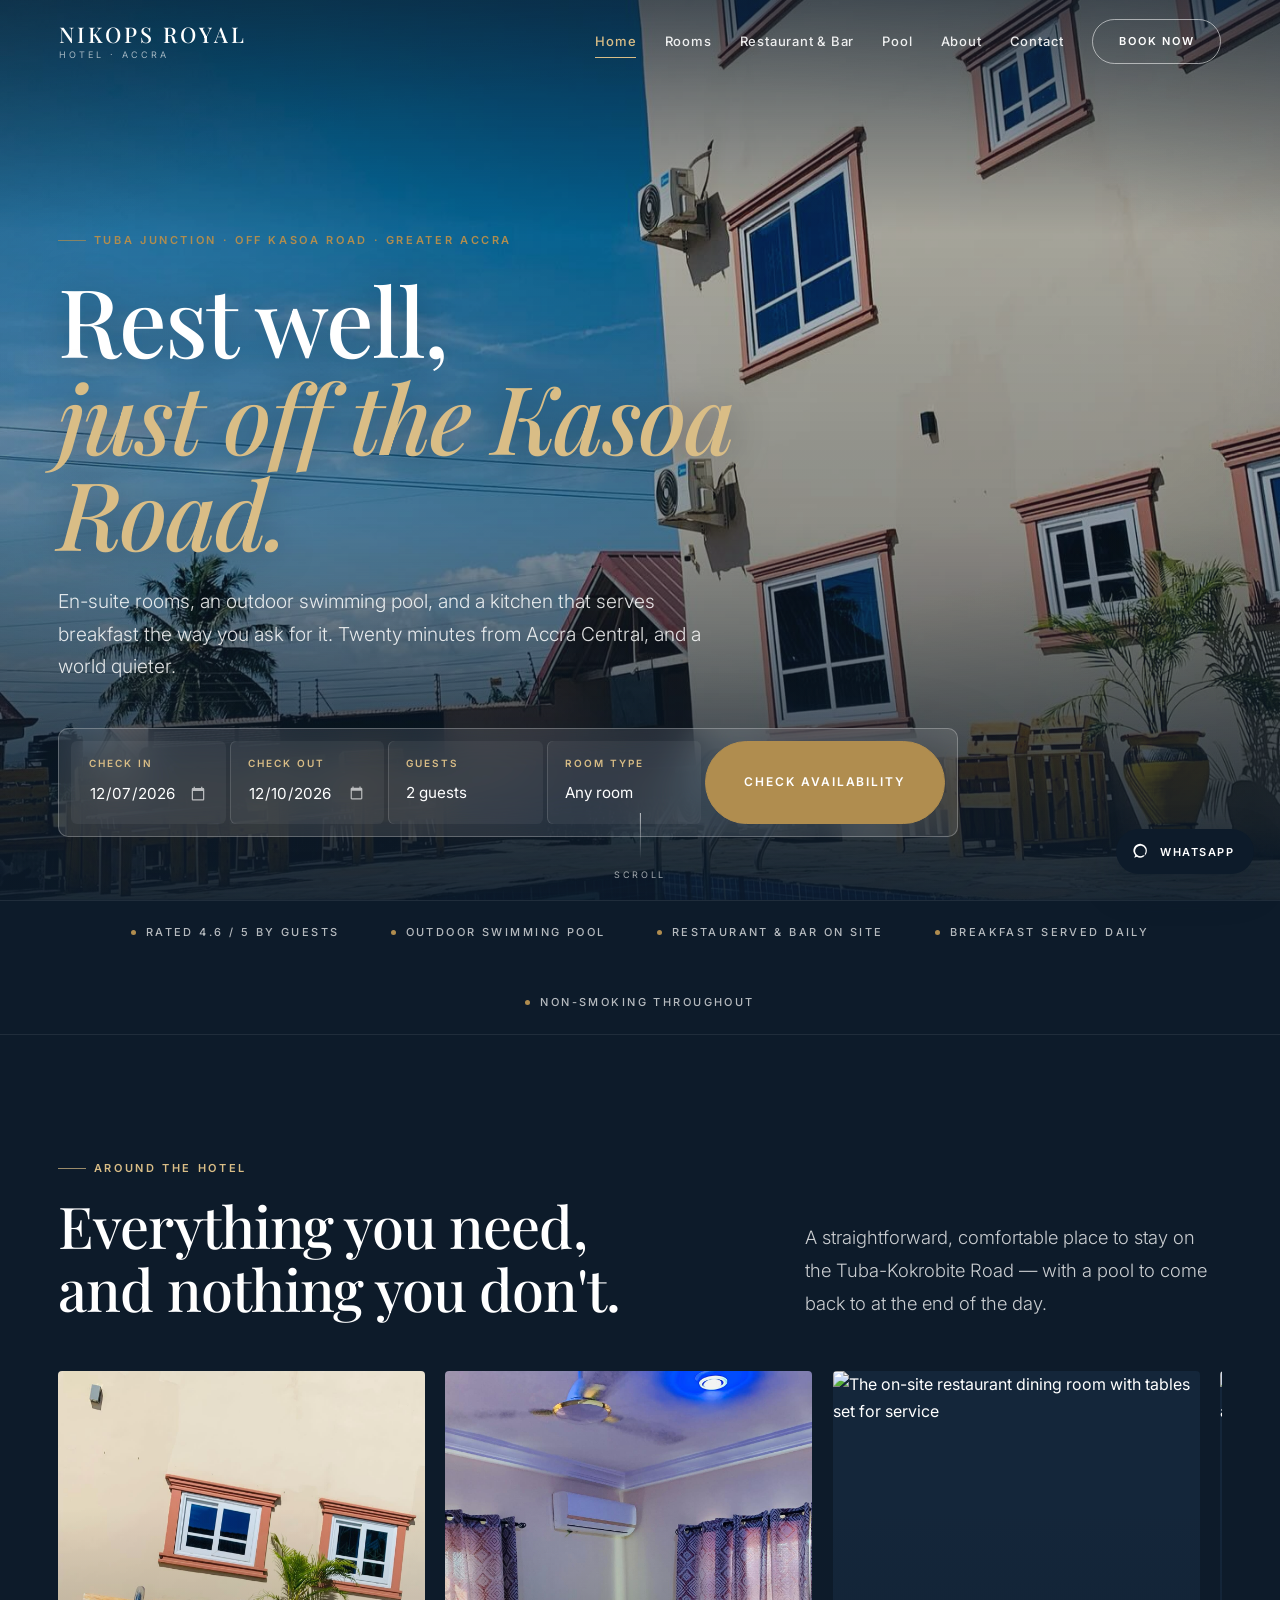
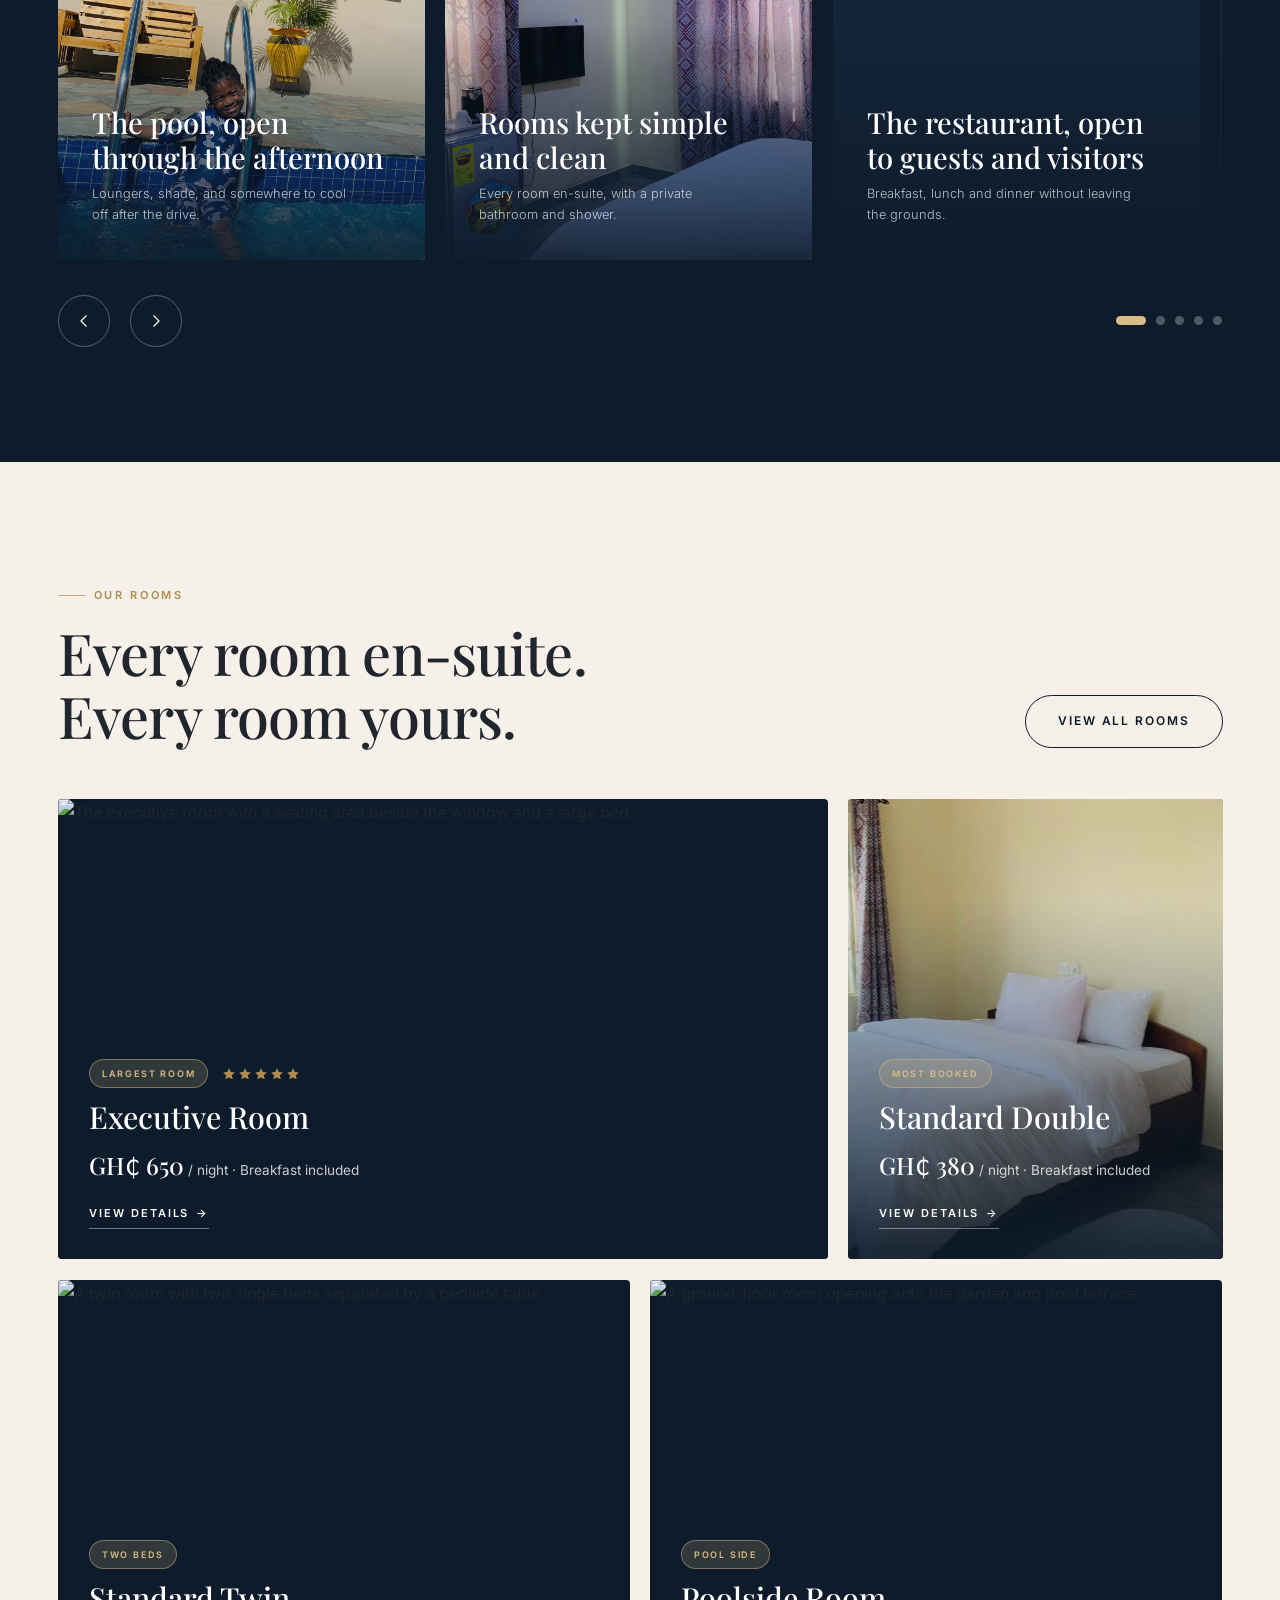
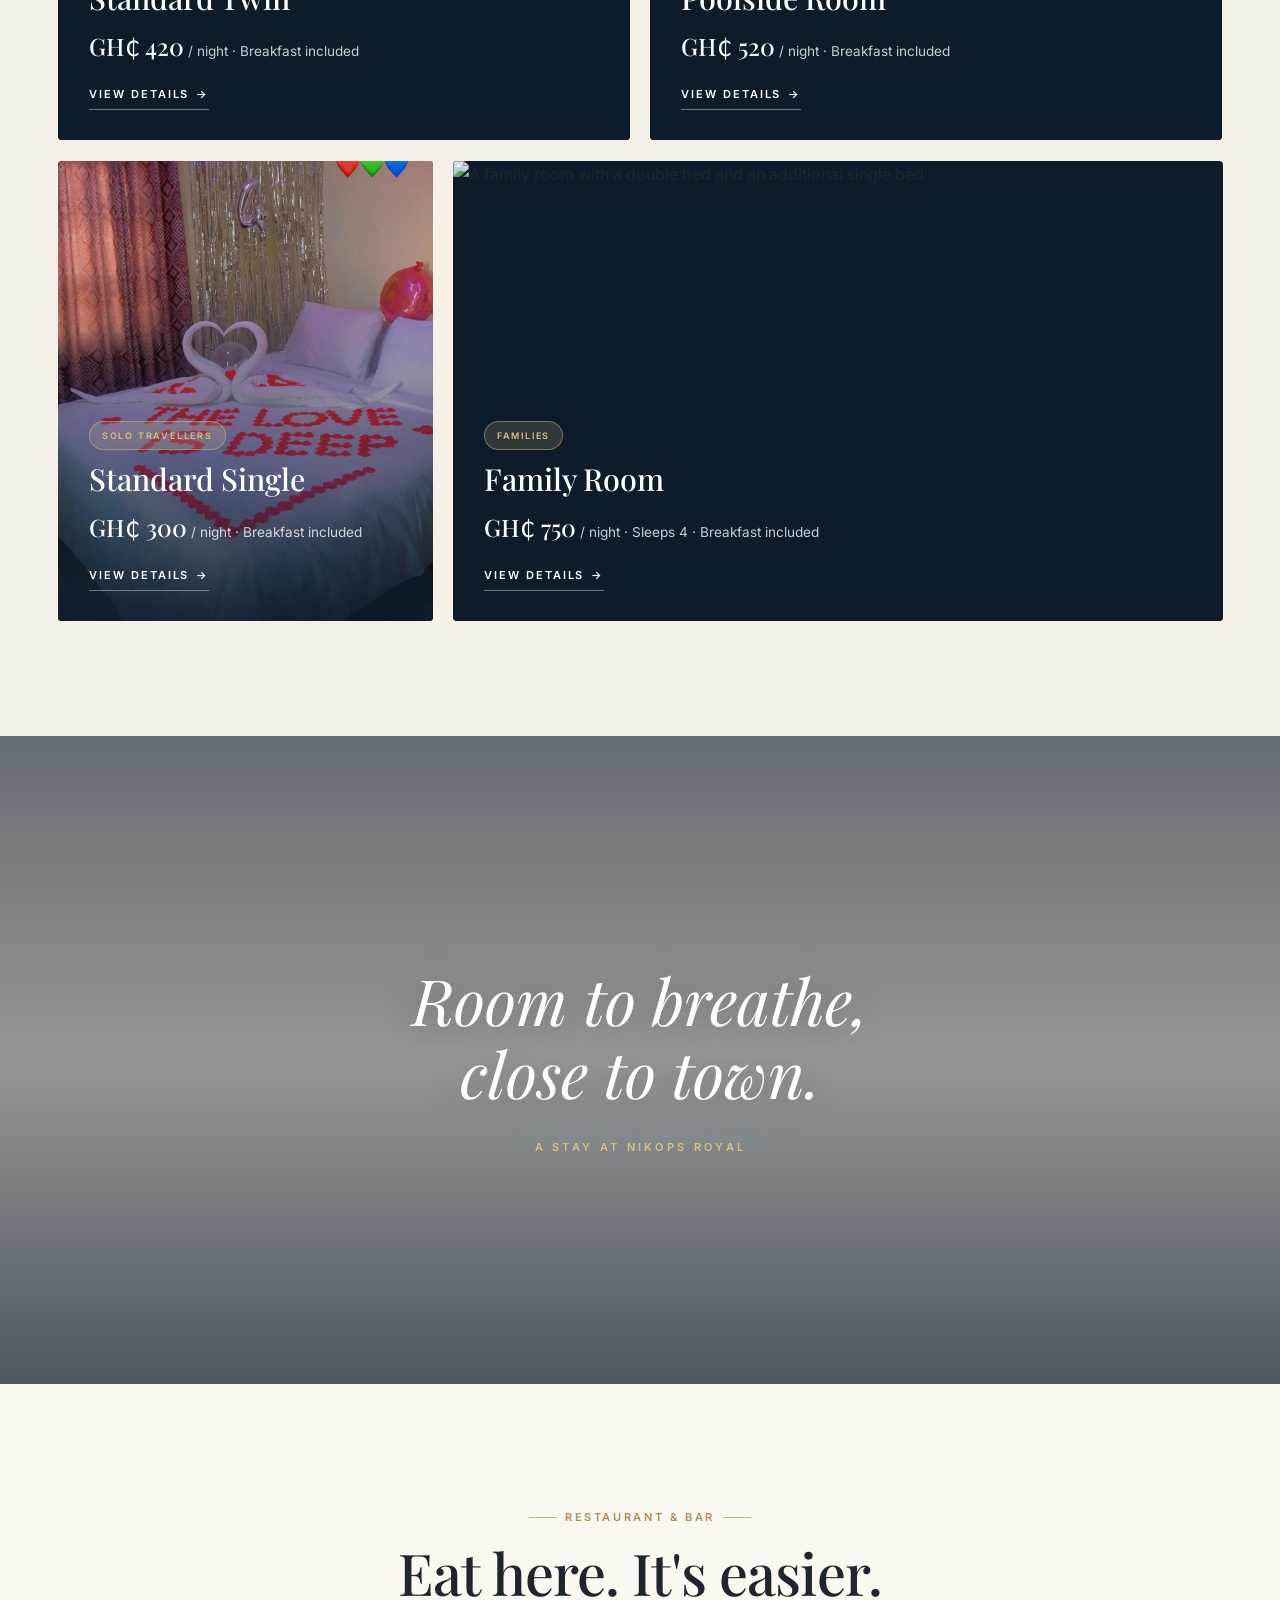
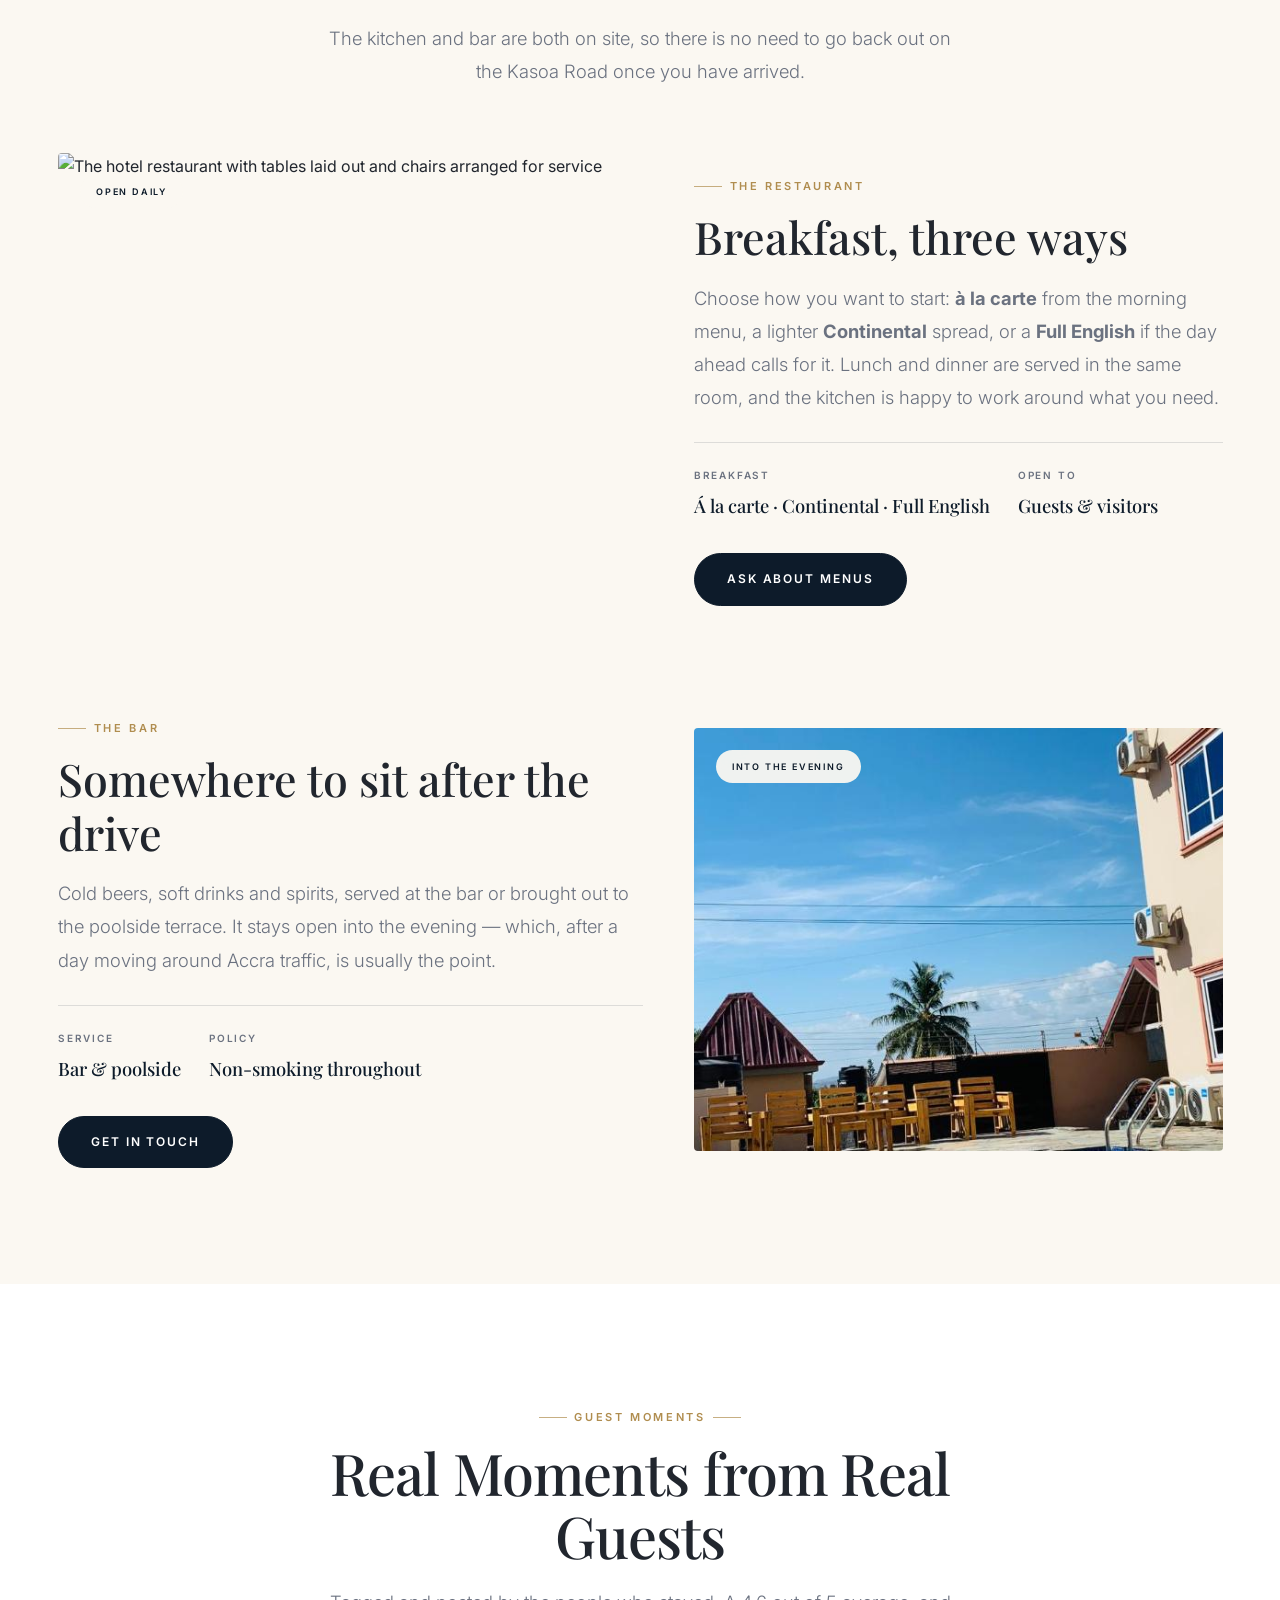
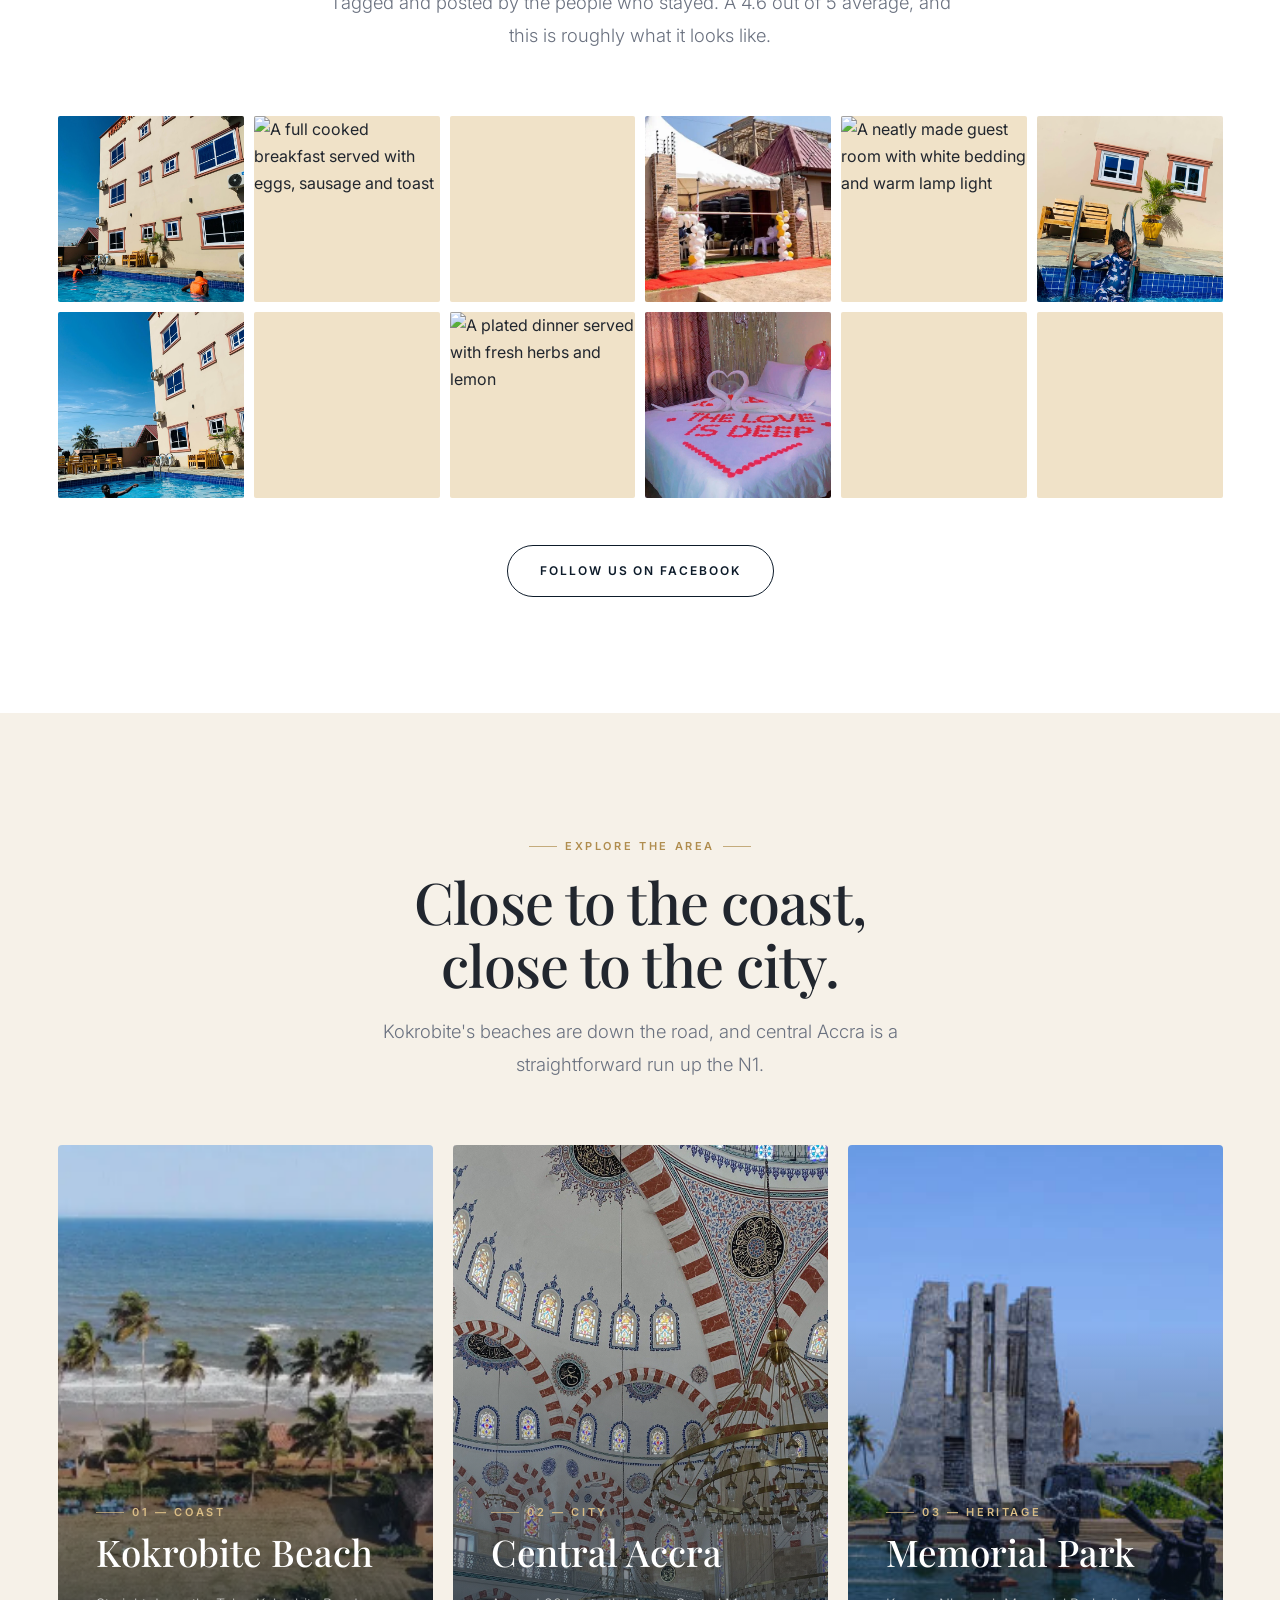
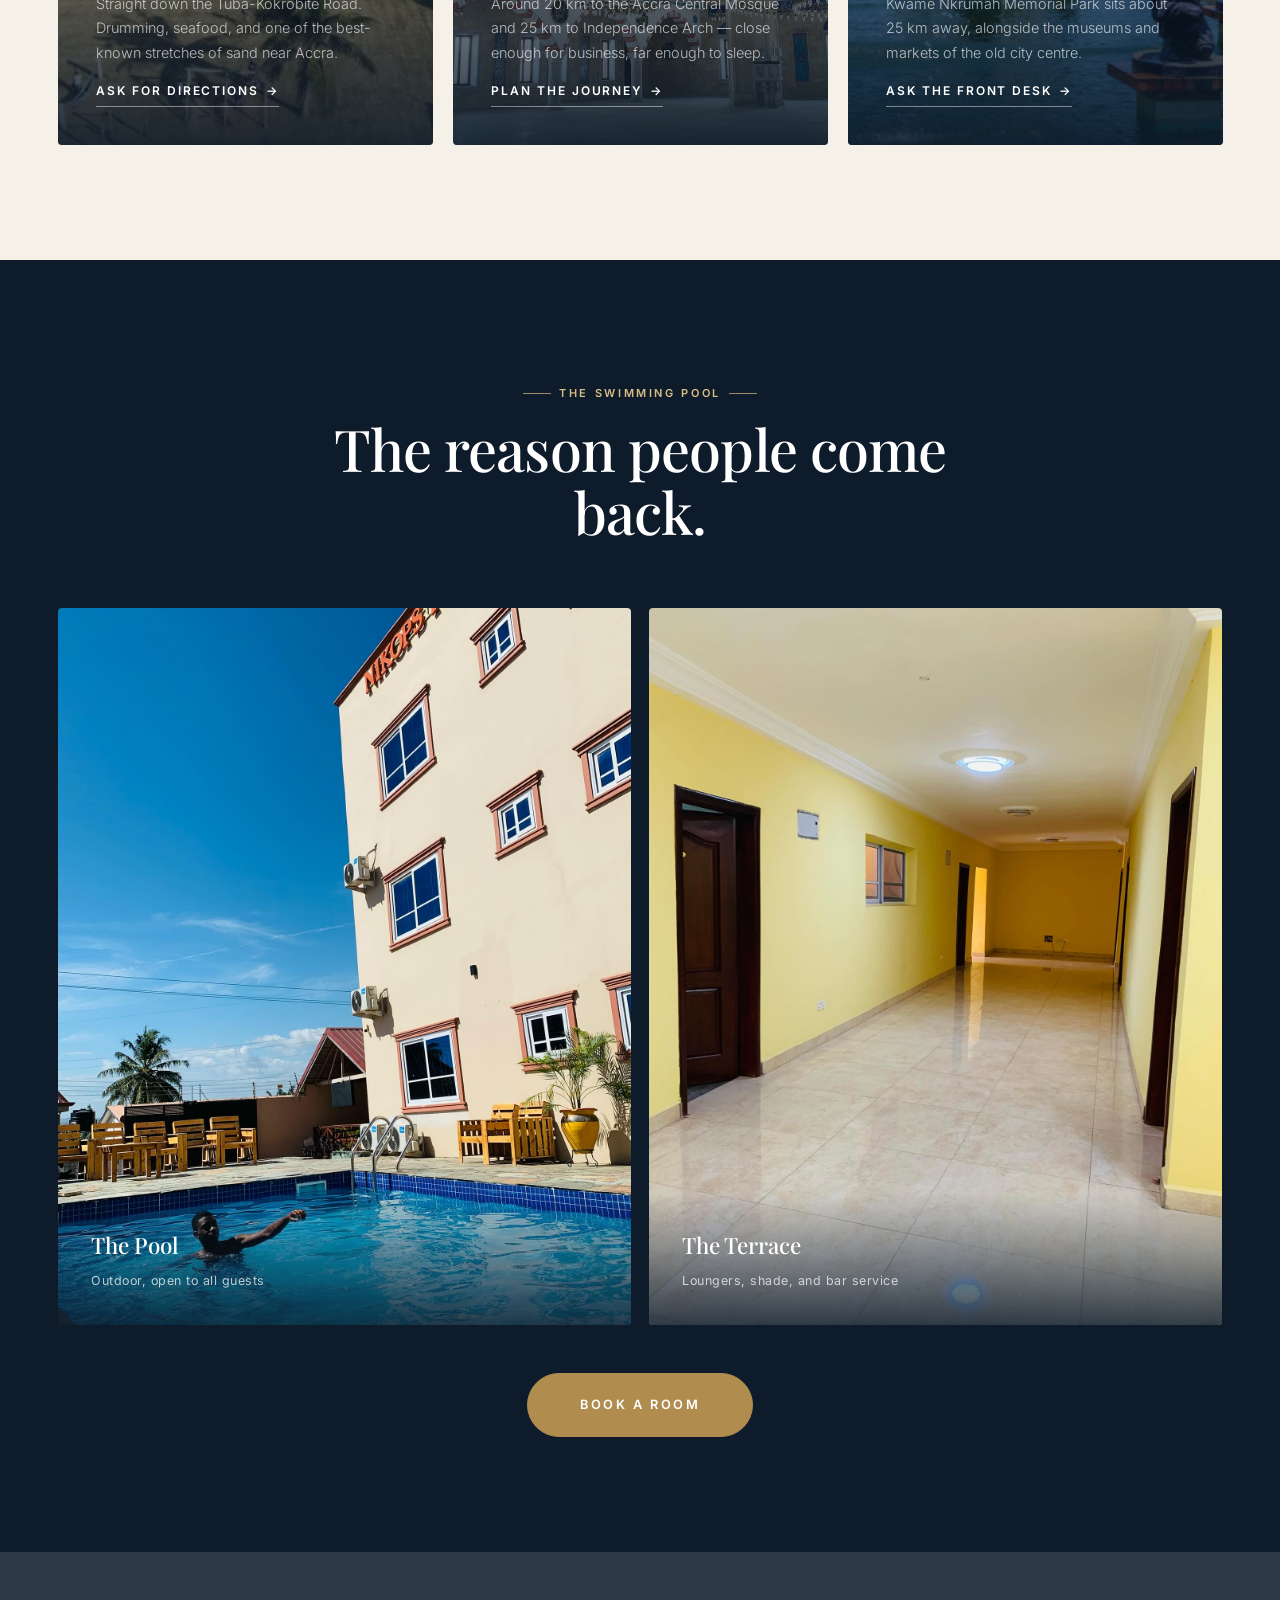
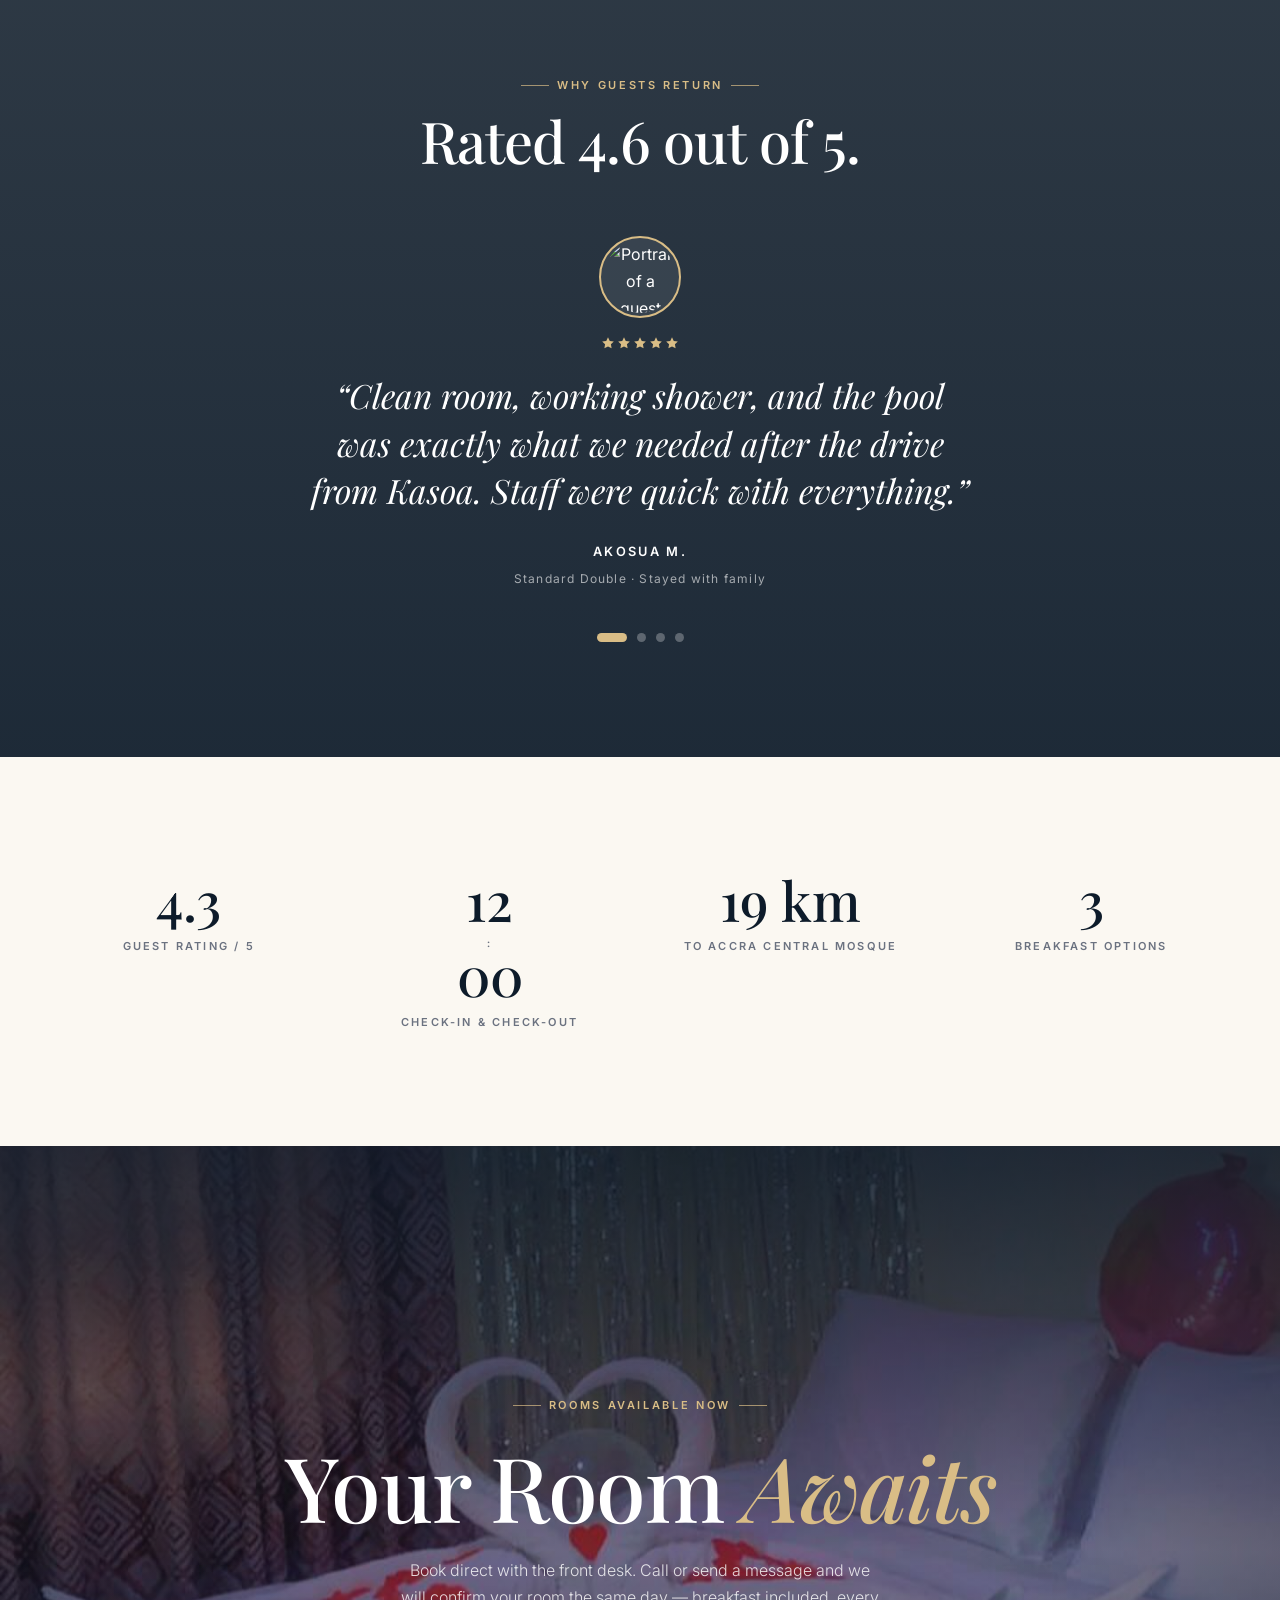
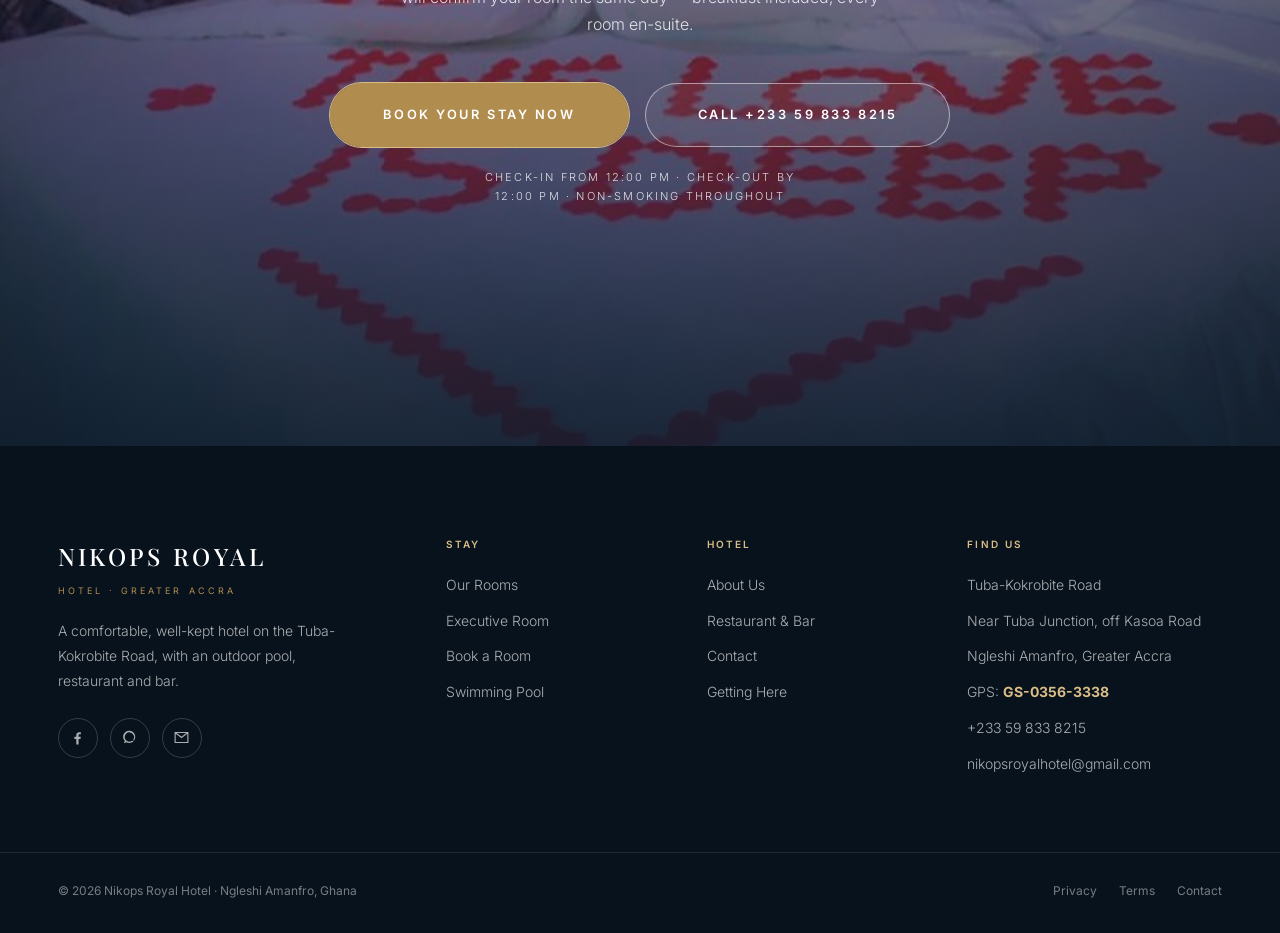
==== commit 8a45f3f5: "feat(hero): replace placeholder images with actual hotel images" ====
--- a/index.html
+++ b/index.html
@@ -255,7 +255,7 @@
 
         <li class="carousel__slide" role="group" aria-roledescription="slide" aria-label="6 of 7">
           <img loading="lazy" decoding="async" width="900" height="1200"
-            src="./images/bathroom.jpg"
+            src="https://images.unsplash.com/photo-1583394838336-acd977736f90?auto=format&fit=crop&w=900&q=80"
             sizes="(max-width:700px) 86vw, (max-width:1100px) 46vw, 32vw"
             alt="A private en-suite bathroom with a walk-in shower and folded towels">
           <div class="carousel__caption">
@@ -406,8 +406,9 @@
 <section class="parallax" aria-label="A stay at Nikops Royal Hotel">
   <div class="parallax__media" data-parallax="0.3">
     <img loading="lazy" decoding="async" width="2000" height="1200"
-      src="./images/room3.jpg"
-      srcset="./images/room3.jpg"
+      src="https://images.unsplash.com/photo-1571896349842-33c89424de2d?auto=format&fit=crop&w=2000&q=80"
+      srcset="https://images.unsplash.com/photo-1571896349842-33c89424de2d?auto=format&fit=crop&w=1200&q=70 1200w,
+              https://images.unsplash.com/photo-1571896349842-33c89424de2d?auto=format&fit=crop&w=2000&q=80 2000w"
       sizes="100vw"
       alt="The swimming pool seen from the terrace in the late afternoon sun">
   </div>
